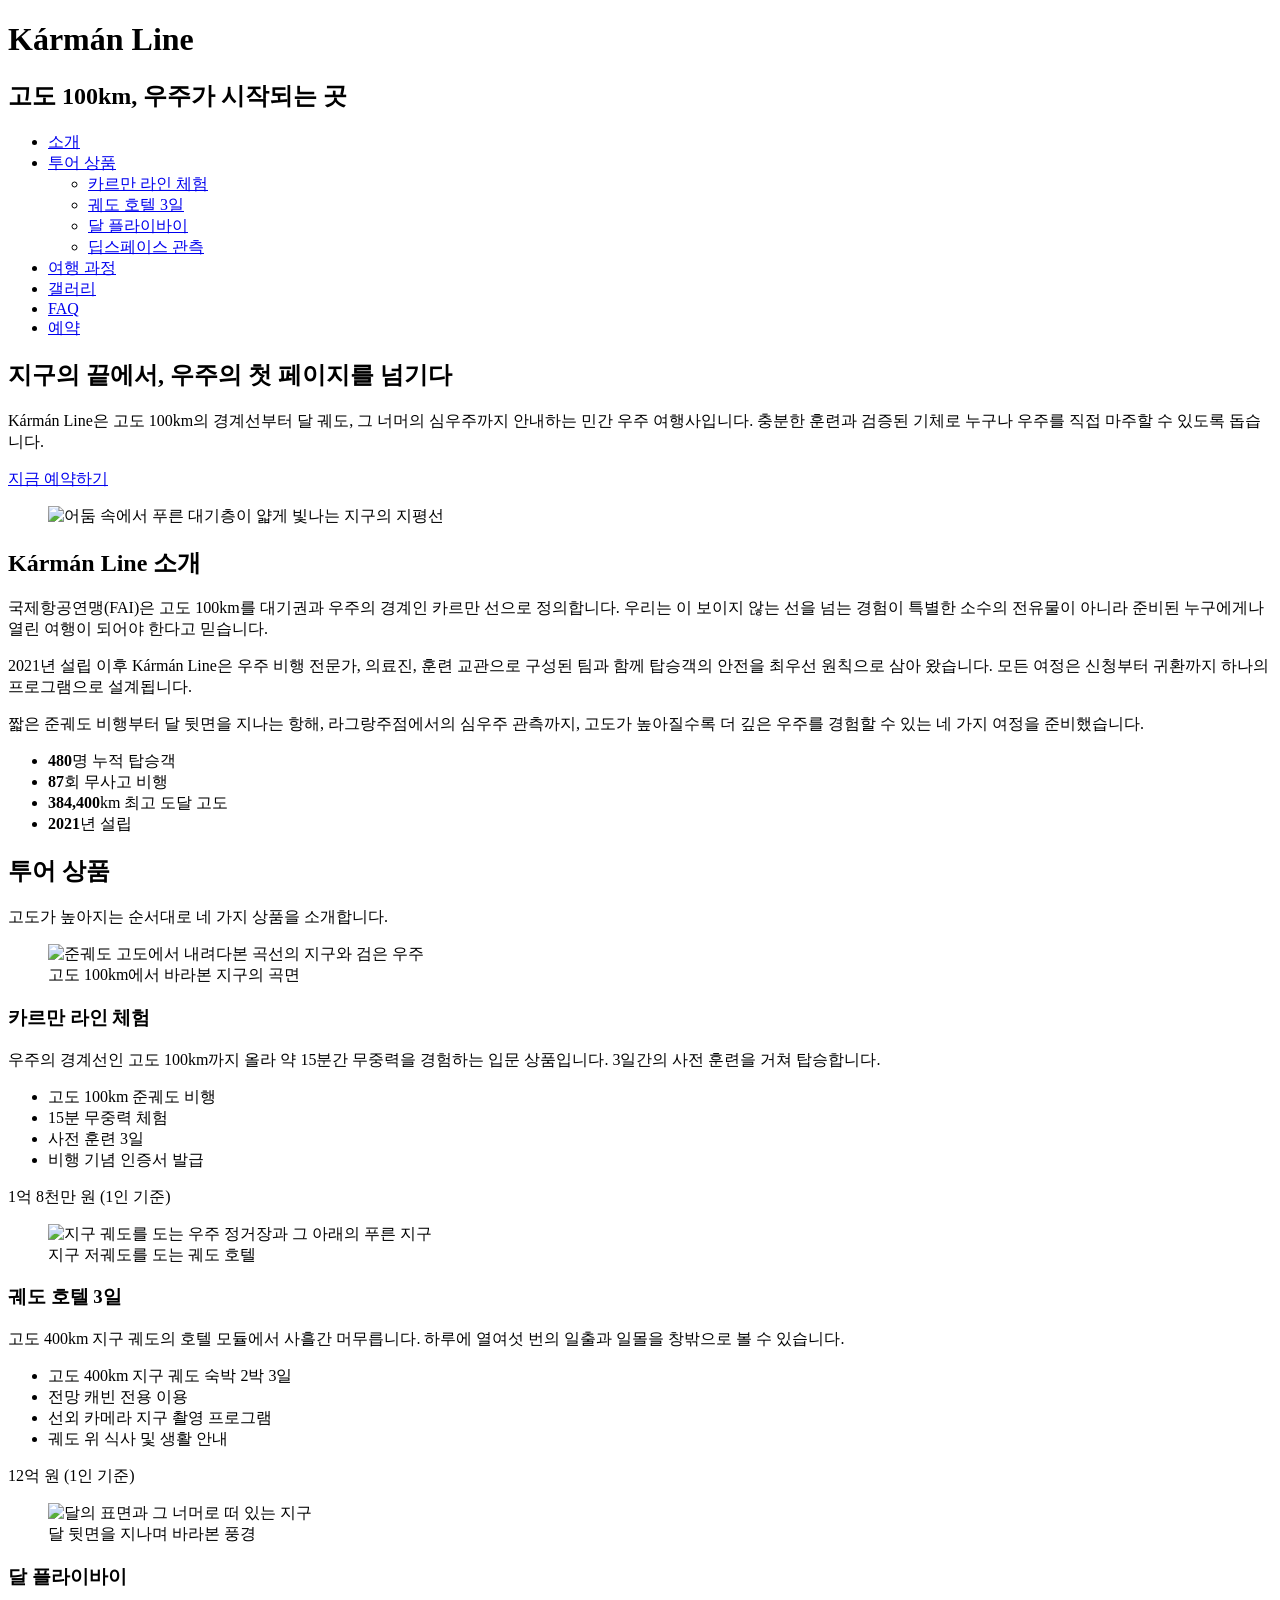
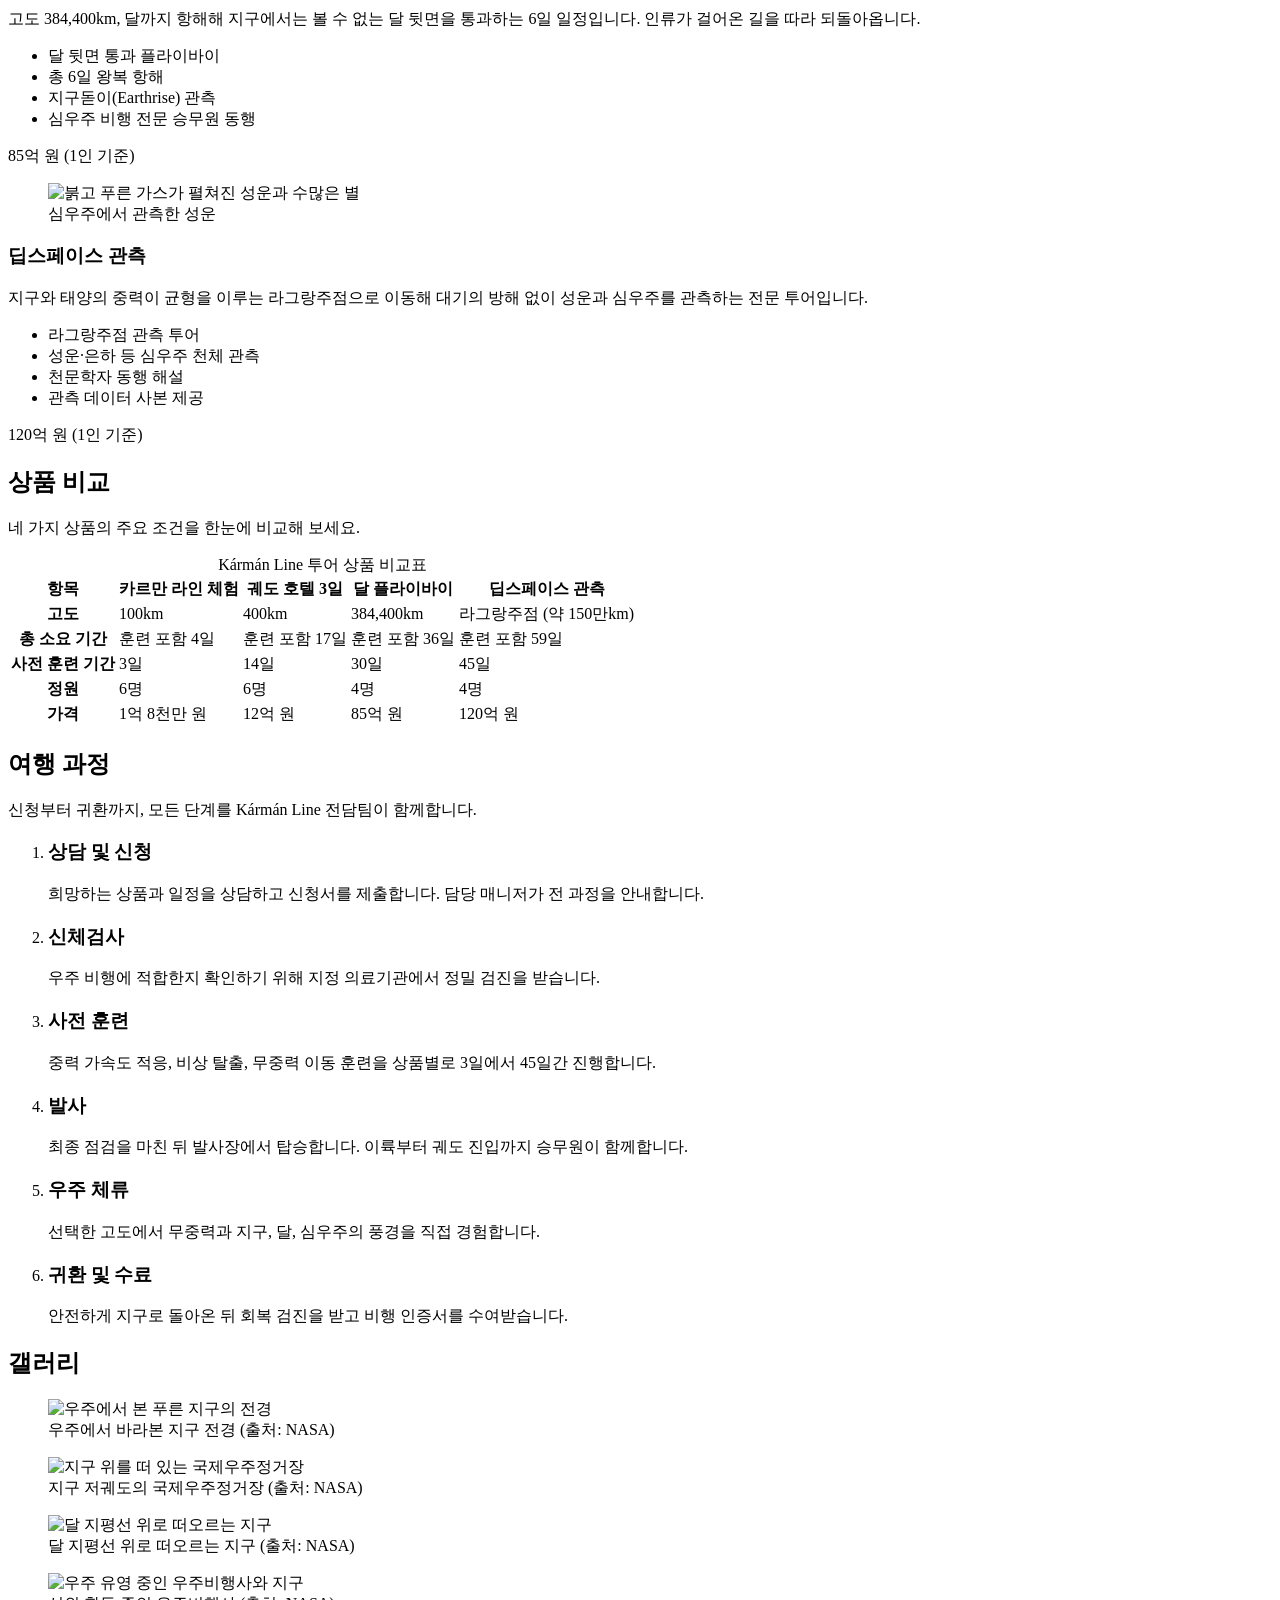
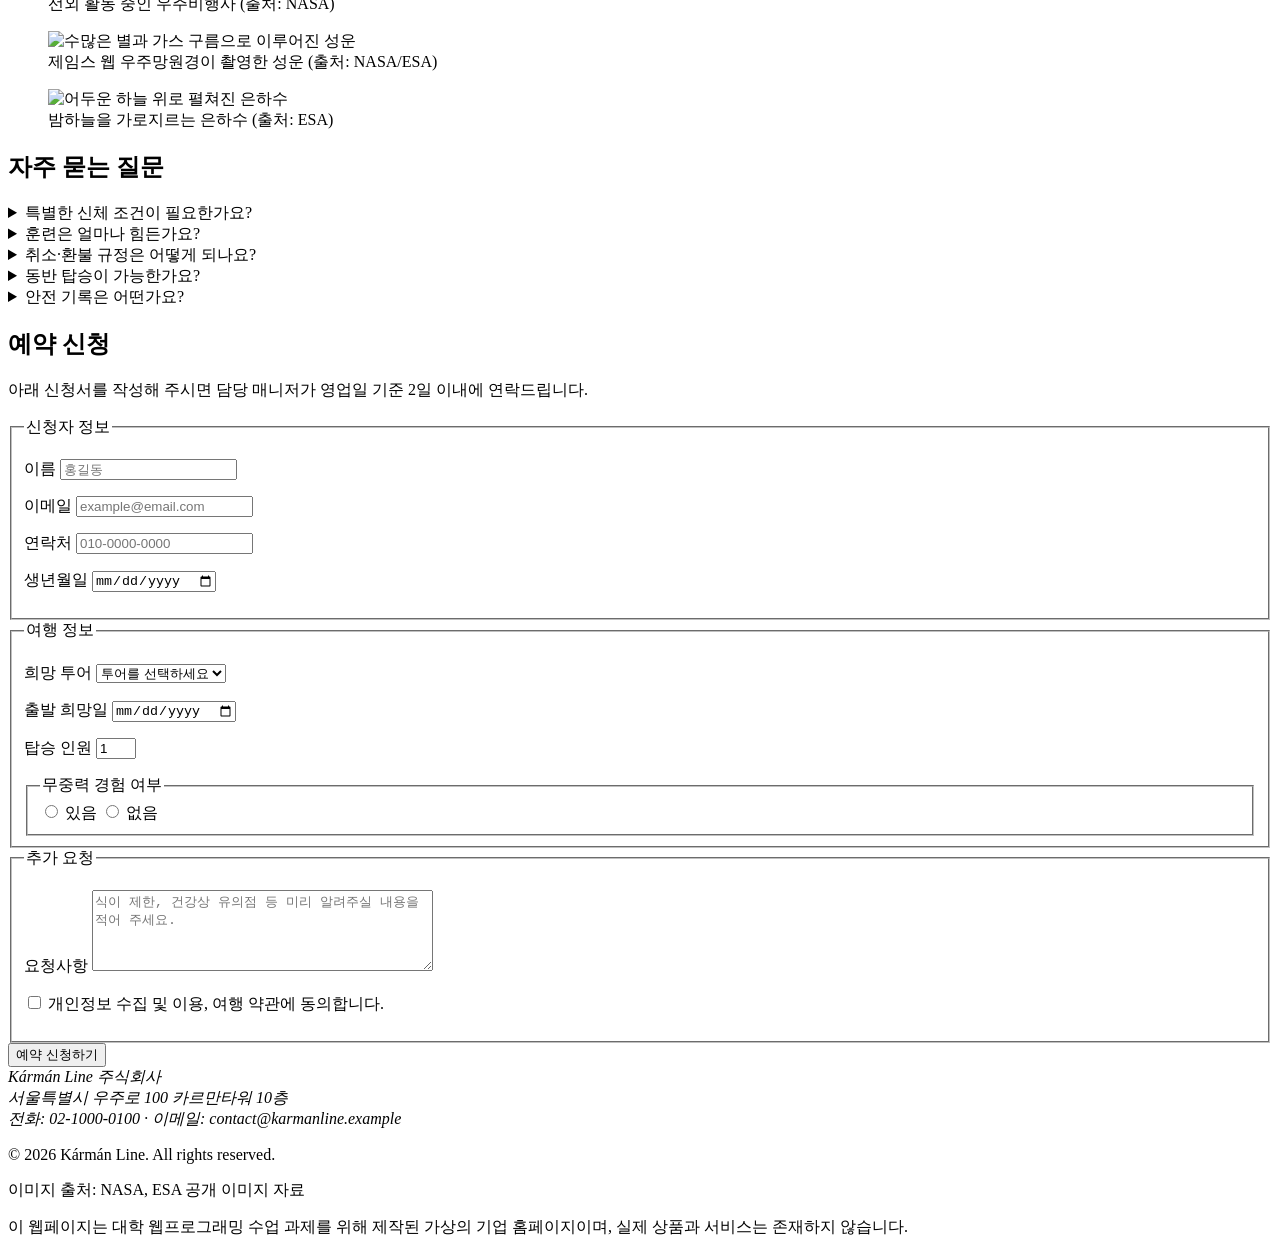
==== index.html @ f38b93c5 "Report02: 수치 정합성 및 폼 구조 수정 누적 탑승객 480명, 설립 연도 2021년으로 정정, 지구돋이 용어 수정, 무중력 경험 여부 라디오를 fieldset.radio-" ====
<!DOCTYPE html>
<html lang="ko">
<head>
  <meta charset="UTF-8">
  <meta name="viewport" content="width=device-width, initial-scale=1.0">
  <title>Kármán Line — 고도 100km, 우주가 시작되는 곳</title>
</head>
<body>
  <div id="page-wrapper">

    <!-- 헤더 -->
    <header id="main-header">
      <hgroup>
        <h1 class="master-title">Kármán Line</h1>
        <h2 class="master-description">고도 100km, 우주가 시작되는 곳</h2>
      </hgroup>
    </header>

    <!-- 내비게이션 -->
    <nav id="main-navigation">
      <ul class="outer-menu">
        <li class="outer-menu-item"><a href="#about">소개</a></li>
        <li class="outer-menu-item">
          <a href="#tours">투어 상품</a>
          <!-- 다음 과제에서 드롭다운으로 만들 하위 메뉴 -->
          <ul class="inner-menu">
            <li class="inner-menu-item"><a href="#tour-suborbital">카르만 라인 체험</a></li>
            <li class="inner-menu-item"><a href="#tour-orbital">궤도 호텔 3일</a></li>
            <li class="inner-menu-item"><a href="#tour-moon">달 플라이바이</a></li>
            <li class="inner-menu-item"><a href="#tour-deepspace">딥스페이스 관측</a></li>
          </ul>
        </li>
        <li class="outer-menu-item"><a href="#journey">여행 과정</a></li>
        <li class="outer-menu-item"><a href="#gallery">갤러리</a></li>
        <li class="outer-menu-item"><a href="#faq">FAQ</a></li>
        <li class="outer-menu-item"><a href="#booking">예약</a></li>
      </ul>
    </nav>

    <!-- 본문 -->
    <main id="content">

      <!-- 히어로 -->
      <section id="hero">
        <!-- 별·은하 그래픽이 들어갈 빈 컨테이너 -->
        <div class="hero-background"></div>
        <h2 class="hero-title">지구의 끝에서, 우주의 첫 페이지를 넘기다</h2>
        <p class="hero-text">Kármán Line은 고도 100km의 경계선부터 달 궤도, 그 너머의 심우주까지 안내하는 민간 우주 여행사입니다. 충분한 훈련과 검증된 기체로 누구나 우주를 직접 마주할 수 있도록 돕습니다.</p>
        <a class="btn-primary" href="#booking">지금 예약하기</a>
        <figure class="hero-figure">
          <img src="images/hero-earth.jpg" alt="어둠 속에서 푸른 대기층이 얇게 빛나는 지구의 지평선">
        </figure>
      </section>

      <!-- 회사 소개 -->
      <section id="about">
        <h2>Kármán Line 소개</h2>
        <p>국제항공연맹(FAI)은 고도 100km를 대기권과 우주의 경계인 카르만 선으로 정의합니다. 우리는 이 보이지 않는 선을 넘는 경험이 특별한 소수의 전유물이 아니라 준비된 누구에게나 열린 여행이 되어야 한다고 믿습니다.</p>
        <p>2021년 설립 이후 Kármán Line은 우주 비행 전문가, 의료진, 훈련 교관으로 구성된 팀과 함께 탑승객의 안전을 최우선 원칙으로 삼아 왔습니다. 모든 여정은 신청부터 귀환까지 하나의 프로그램으로 설계됩니다.</p>
        <p>짧은 준궤도 비행부터 달 뒷면을 지나는 항해, 라그랑주점에서의 심우주 관측까지, 고도가 높아질수록 더 깊은 우주를 경험할 수 있는 네 가지 여정을 준비했습니다.</p>
        <ul class="stat-list">
          <li class="stat-item">
            <strong class="stat-number">480</strong>명
            <span class="stat-label">누적 탑승객</span>
          </li>
          <li class="stat-item">
            <strong class="stat-number">87</strong>회
            <span class="stat-label">무사고 비행</span>
          </li>
          <li class="stat-item">
            <strong class="stat-number">384,400</strong>km
            <span class="stat-label">최고 도달 고도</span>
          </li>
          <li class="stat-item">
            <strong class="stat-number">2021</strong>년
            <span class="stat-label">설립</span>
          </li>
        </ul>
      </section>

      <!-- 투어 상품 -->
      <section id="tours">
        <h2>투어 상품</h2>
        <p>고도가 높아지는 순서대로 네 가지 상품을 소개합니다.</p>

        <article class="tour-card" id="tour-suborbital">
          <figure>
            <img src="images/tour-suborbital.jpg" alt="준궤도 고도에서 내려다본 곡선의 지구와 검은 우주">
            <figcaption>고도 100km에서 바라본 지구의 곡면</figcaption>
          </figure>
          <h3 class="tour-title">카르만 라인 체험</h3>
          <p class="tour-summary">우주의 경계선인 고도 100km까지 올라 약 15분간 무중력을 경험하는 입문 상품입니다. 3일간의 사전 훈련을 거쳐 탑승합니다.</p>
          <ul class="tour-feature">
            <li>고도 100km 준궤도 비행</li>
            <li>15분 무중력 체험</li>
            <li>사전 훈련 3일</li>
            <li>비행 기념 인증서 발급</li>
          </ul>
          <p class="tour-price">1억 8천만 원 (1인 기준)</p>
        </article>

        <article class="tour-card" id="tour-orbital">
          <figure>
            <img src="images/tour-orbital.jpg" alt="지구 궤도를 도는 우주 정거장과 그 아래의 푸른 지구">
            <figcaption>지구 저궤도를 도는 궤도 호텔</figcaption>
          </figure>
          <h3 class="tour-title">궤도 호텔 3일</h3>
          <p class="tour-summary">고도 400km 지구 궤도의 호텔 모듈에서 사흘간 머무릅니다. 하루에 열여섯 번의 일출과 일몰을 창밖으로 볼 수 있습니다.</p>
          <ul class="tour-feature">
            <li>고도 400km 지구 궤도 숙박 2박 3일</li>
            <li>전망 캐빈 전용 이용</li>
            <li>선외 카메라 지구 촬영 프로그램</li>
            <li>궤도 위 식사 및 생활 안내</li>
          </ul>
          <p class="tour-price">12억 원 (1인 기준)</p>
        </article>

        <article class="tour-card" id="tour-moon">
          <figure>
            <img src="images/tour-moon.jpg" alt="달의 표면과 그 너머로 떠 있는 지구">
            <figcaption>달 뒷면을 지나며 바라본 풍경</figcaption>
          </figure>
          <h3 class="tour-title">달 플라이바이</h3>
          <p class="tour-summary">고도 384,400km, 달까지 항해해 지구에서는 볼 수 없는 달 뒷면을 통과하는 6일 일정입니다. 인류가 걸어온 길을 따라 되돌아옵니다.</p>
          <ul class="tour-feature">
            <li>달 뒷면 통과 플라이바이</li>
            <li>총 6일 왕복 항해</li>
            <li>지구돋이(Earthrise) 관측</li>
            <li>심우주 비행 전문 승무원 동행</li>
          </ul>
          <p class="tour-price">85억 원 (1인 기준)</p>
        </article>

        <article class="tour-card" id="tour-deepspace">
          <figure>
            <img src="images/tour-deepspace.jpg" alt="붉고 푸른 가스가 펼쳐진 성운과 수많은 별">
            <figcaption>심우주에서 관측한 성운</figcaption>
          </figure>
          <h3 class="tour-title">딥스페이스 관측</h3>
          <p class="tour-summary">지구와 태양의 중력이 균형을 이루는 라그랑주점으로 이동해 대기의 방해 없이 성운과 심우주를 관측하는 전문 투어입니다.</p>
          <ul class="tour-feature">
            <li>라그랑주점 관측 투어</li>
            <li>성운·은하 등 심우주 천체 관측</li>
            <li>천문학자 동행 해설</li>
            <li>관측 데이터 사본 제공</li>
          </ul>
          <p class="tour-price">120억 원 (1인 기준)</p>
        </article>
      </section>

      <!-- 상품 비교 -->
      <section id="compare">
        <h2>상품 비교</h2>
        <p>네 가지 상품의 주요 조건을 한눈에 비교해 보세요.</p>
        <table class="compare-table">
          <caption>Kármán Line 투어 상품 비교표</caption>
          <thead>
            <tr>
              <th scope="col">항목</th>
              <th scope="col">카르만 라인 체험</th>
              <th scope="col">궤도 호텔 3일</th>
              <th scope="col">달 플라이바이</th>
              <th scope="col">딥스페이스 관측</th>
            </tr>
          </thead>
          <tbody>
            <tr>
              <th scope="row">고도</th>
              <td>100km</td>
              <td>400km</td>
              <td>384,400km</td>
              <td>라그랑주점 (약 150만km)</td>
            </tr>
            <tr>
              <th scope="row">총 소요 기간</th>
              <td>훈련 포함 4일</td>
              <td>훈련 포함 17일</td>
              <td>훈련 포함 36일</td>
              <td>훈련 포함 59일</td>
            </tr>
            <tr>
              <th scope="row">사전 훈련 기간</th>
              <td>3일</td>
              <td>14일</td>
              <td>30일</td>
              <td>45일</td>
            </tr>
            <tr>
              <th scope="row">정원</th>
              <td>6명</td>
              <td>6명</td>
              <td>4명</td>
              <td>4명</td>
            </tr>
            <tr>
              <th scope="row">가격</th>
              <td>1억 8천만 원</td>
              <td>12억 원</td>
              <td>85억 원</td>
              <td>120억 원</td>
            </tr>
          </tbody>
        </table>
      </section>

      <!-- 여행 과정 -->
      <section id="journey">
        <h2>여행 과정</h2>
        <p>신청부터 귀환까지, 모든 단계를 Kármán Line 전담팀이 함께합니다.</p>
        <ol class="journey-step">
          <li>
            <h3>상담 및 신청</h3>
            <p>희망하는 상품과 일정을 상담하고 신청서를 제출합니다. 담당 매니저가 전 과정을 안내합니다.</p>
          </li>
          <li>
            <h3>신체검사</h3>
            <p>우주 비행에 적합한지 확인하기 위해 지정 의료기관에서 정밀 검진을 받습니다.</p>
          </li>
          <li>
            <h3>사전 훈련</h3>
            <p>중력 가속도 적응, 비상 탈출, 무중력 이동 훈련을 상품별로 3일에서 45일간 진행합니다.</p>
          </li>
          <li>
            <h3>발사</h3>
            <p>최종 점검을 마친 뒤 발사장에서 탑승합니다. 이륙부터 궤도 진입까지 승무원이 함께합니다.</p>
          </li>
          <li>
            <h3>우주 체류</h3>
            <p>선택한 고도에서 무중력과 지구, 달, 심우주의 풍경을 직접 경험합니다.</p>
          </li>
          <li>
            <h3>귀환 및 수료</h3>
            <p>안전하게 지구로 돌아온 뒤 회복 검진을 받고 비행 인증서를 수여받습니다.</p>
          </li>
        </ol>
      </section>

      <!-- 갤러리 -->
      <section id="gallery">
        <h2>갤러리</h2>
        <figure class="gallery-item">
          <img src="images/gallery-01.jpg" alt="우주에서 본 푸른 지구의 전경">
          <figcaption>우주에서 바라본 지구 전경 (출처: NASA)</figcaption>
        </figure>
        <figure class="gallery-item">
          <img src="images/gallery-02.jpg" alt="지구 위를 떠 있는 국제우주정거장">
          <figcaption>지구 저궤도의 국제우주정거장 (출처: NASA)</figcaption>
        </figure>
        <figure class="gallery-item">
          <img src="images/gallery-03.jpg" alt="달 지평선 위로 떠오르는 지구">
          <figcaption>달 지평선 위로 떠오르는 지구 (출처: NASA)</figcaption>
        </figure>
        <figure class="gallery-item">
          <img src="images/gallery-04.jpg" alt="우주 유영 중인 우주비행사와 지구">
          <figcaption>선외 활동 중인 우주비행사 (출처: NASA)</figcaption>
        </figure>
        <figure class="gallery-item">
          <img src="images/gallery-05.jpg" alt="수많은 별과 가스 구름으로 이루어진 성운">
          <figcaption>제임스 웹 우주망원경이 촬영한 성운 (출처: NASA/ESA)</figcaption>
        </figure>
        <figure class="gallery-item">
          <img src="images/gallery-06.jpg" alt="어두운 하늘 위로 펼쳐진 은하수">
          <figcaption>밤하늘을 가로지르는 은하수 (출처: ESA)</figcaption>
        </figure>
      </section>

      <!-- 자주 묻는 질문 -->
      <section id="faq">
        <h2>자주 묻는 질문</h2>
        <details class="faq-item">
          <summary>특별한 신체 조건이 필요한가요?</summary>
          <p>운동선수 수준의 체력은 필요하지 않습니다. 다만 심혈관, 평형 기능, 시력 등을 확인하는 신체검사를 통과해야 하며, 상품에 따라 기준이 다릅니다.</p>
        </details>
        <details class="faq-item">
          <summary>훈련은 얼마나 힘든가요?</summary>
          <p>가속도 적응과 비상 절차 숙지가 중심이며, 하루 6~8시간 진행됩니다. 강도는 높지만 단계적으로 구성되어 있어 일반 성인이 충분히 따라올 수 있습니다.</p>
        </details>
        <details class="faq-item">
          <summary>취소·환불 규정은 어떻게 되나요?</summary>
          <p>출발 90일 전까지는 전액 환불되며, 이후에는 시점에 따라 30%에서 70%까지 위약금이 발생합니다. 기상 및 기체 사유로 인한 연기는 위약금 없이 일정을 변경할 수 있습니다.</p>
        </details>
        <details class="faq-item">
          <summary>동반 탑승이 가능한가요?</summary>
          <p>가족이나 지인과 함께 신청할 수 있으며, 상품별 정원 안에서 같은 편으로 배정됩니다. 단, 탑승자는 모두 개별 신체검사와 훈련을 받아야 합니다.</p>
        </details>
        <details class="faq-item">
          <summary>안전 기록은 어떤가요?</summary>
          <p>설립 이후 87회의 비행을 무사고로 마쳤습니다. 모든 기체는 비행 전 3단계 점검을 거치며, 비상 상황에 대비한 탈출 시스템을 갖추고 있습니다.</p>
        </details>
      </section>

      <!-- 예약 -->
      <section id="booking">
        <h2>예약 신청</h2>
        <p>아래 신청서를 작성해 주시면 담당 매니저가 영업일 기준 2일 이내에 연락드립니다.</p>
        <form class="booking-form" action="#">

          <fieldset>
            <legend>신청자 정보</legend>
            <p>
              <label for="applicant-name">이름</label>
              <input type="text" id="applicant-name" name="applicant-name" placeholder="홍길동" required>
            </p>
            <p>
              <label for="applicant-email">이메일</label>
              <input type="email" id="applicant-email" name="applicant-email" placeholder="example@email.com" required>
            </p>
            <p>
              <label for="applicant-phone">연락처</label>
              <input type="tel" id="applicant-phone" name="applicant-phone" placeholder="010-0000-0000" required>
            </p>
            <p>
              <label for="applicant-birth">생년월일</label>
              <input type="date" id="applicant-birth" name="applicant-birth" required>
            </p>
          </fieldset>

          <fieldset>
            <legend>여행 정보</legend>
            <p>
              <label for="tour-select">희망 투어</label>
              <select id="tour-select" name="tour-select" required>
                <option value="">투어를 선택하세요</option>
                <option value="suborbital">카르만 라인 체험</option>
                <option value="orbital">궤도 호텔 3일</option>
                <option value="moon">달 플라이바이</option>
                <option value="deepspace">딥스페이스 관측</option>
              </select>
            </p>
            <p>
              <label for="departure-date">출발 희망일</label>
              <input type="date" id="departure-date" name="departure-date" required>
            </p>
            <p>
              <label for="passenger-count">탑승 인원</label>
              <input type="number" id="passenger-count" name="passenger-count" min="1" max="6" value="1" placeholder="1" required>
            </p>
            <fieldset class="radio-group">
              <legend>무중력 경험 여부</legend>
              <input type="radio" id="zerog-yes" name="zerog-experience" value="yes" required>
              <label for="zerog-yes">있음</label>
              <input type="radio" id="zerog-no" name="zerog-experience" value="no">
              <label for="zerog-no">없음</label>
            </fieldset>
          </fieldset>

          <fieldset>
            <legend>추가 요청</legend>
            <p>
              <label for="request-message">요청사항</label>
              <textarea id="request-message" name="request-message" rows="5" cols="40" placeholder="식이 제한, 건강상 유의점 등 미리 알려주실 내용을 적어 주세요."></textarea>
            </p>
            <p>
              <input type="checkbox" id="agree-terms" name="agree-terms" required>
              <label for="agree-terms">개인정보 수집 및 이용, 여행 약관에 동의합니다.</label>
            </p>
          </fieldset>

          <button type="submit">예약 신청하기</button>
        </form>
      </section>

    </main>

    <!-- 푸터 -->
    <footer id="main-footer">
      <address>
        Kármán Line 주식회사<br>
        서울특별시 우주로 100 카르만타워 10층<br>
        전화: 02-1000-0100 · 이메일: contact@karmanline.example
      </address>
      <p>&copy; 2026 Kármán Line. All rights reserved.</p>
      <p>이미지 출처: NASA, ESA 공개 이미지 자료</p>
      <p>이 웹페이지는 대학 웹프로그래밍 수업 과제를 위해 제작된 가상의 기업 홈페이지이며, 실제 상품과 서비스는 존재하지 않습니다.</p>
    </footer>

  </div>
</body>
</html>
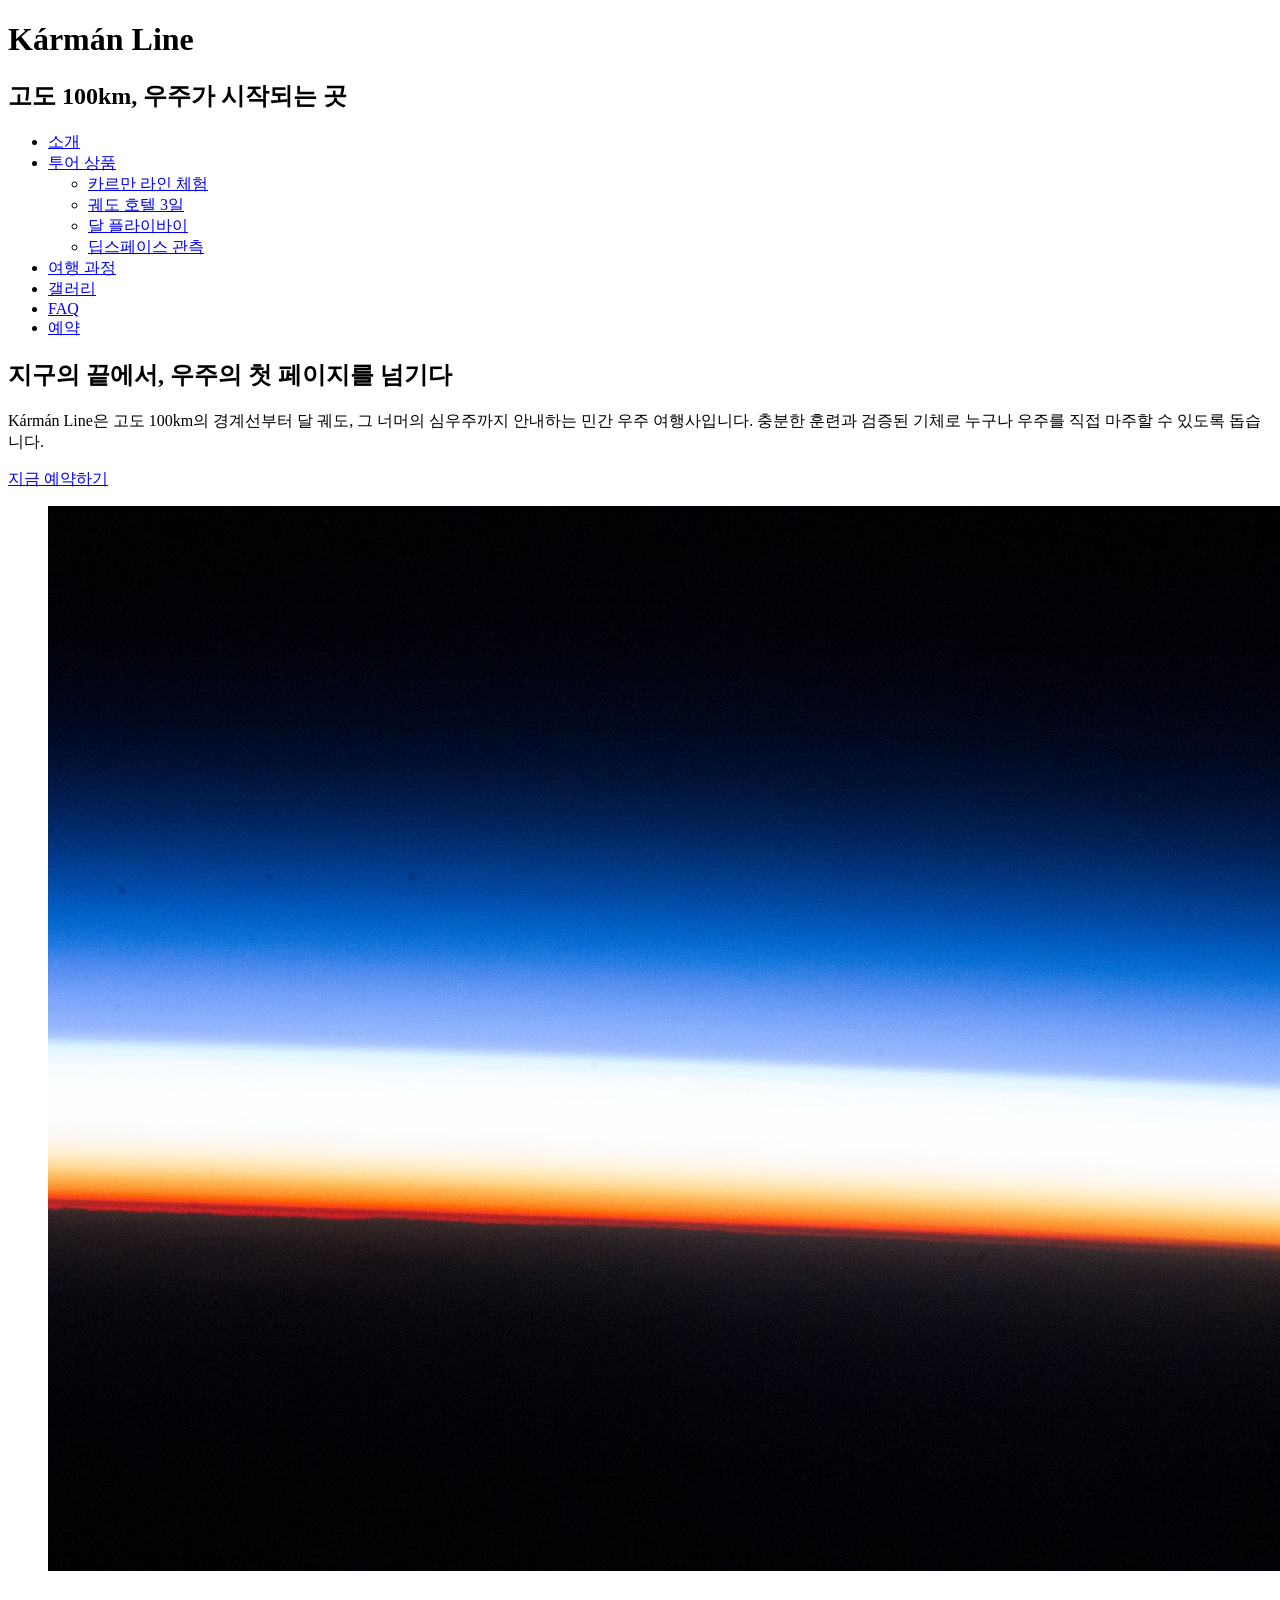
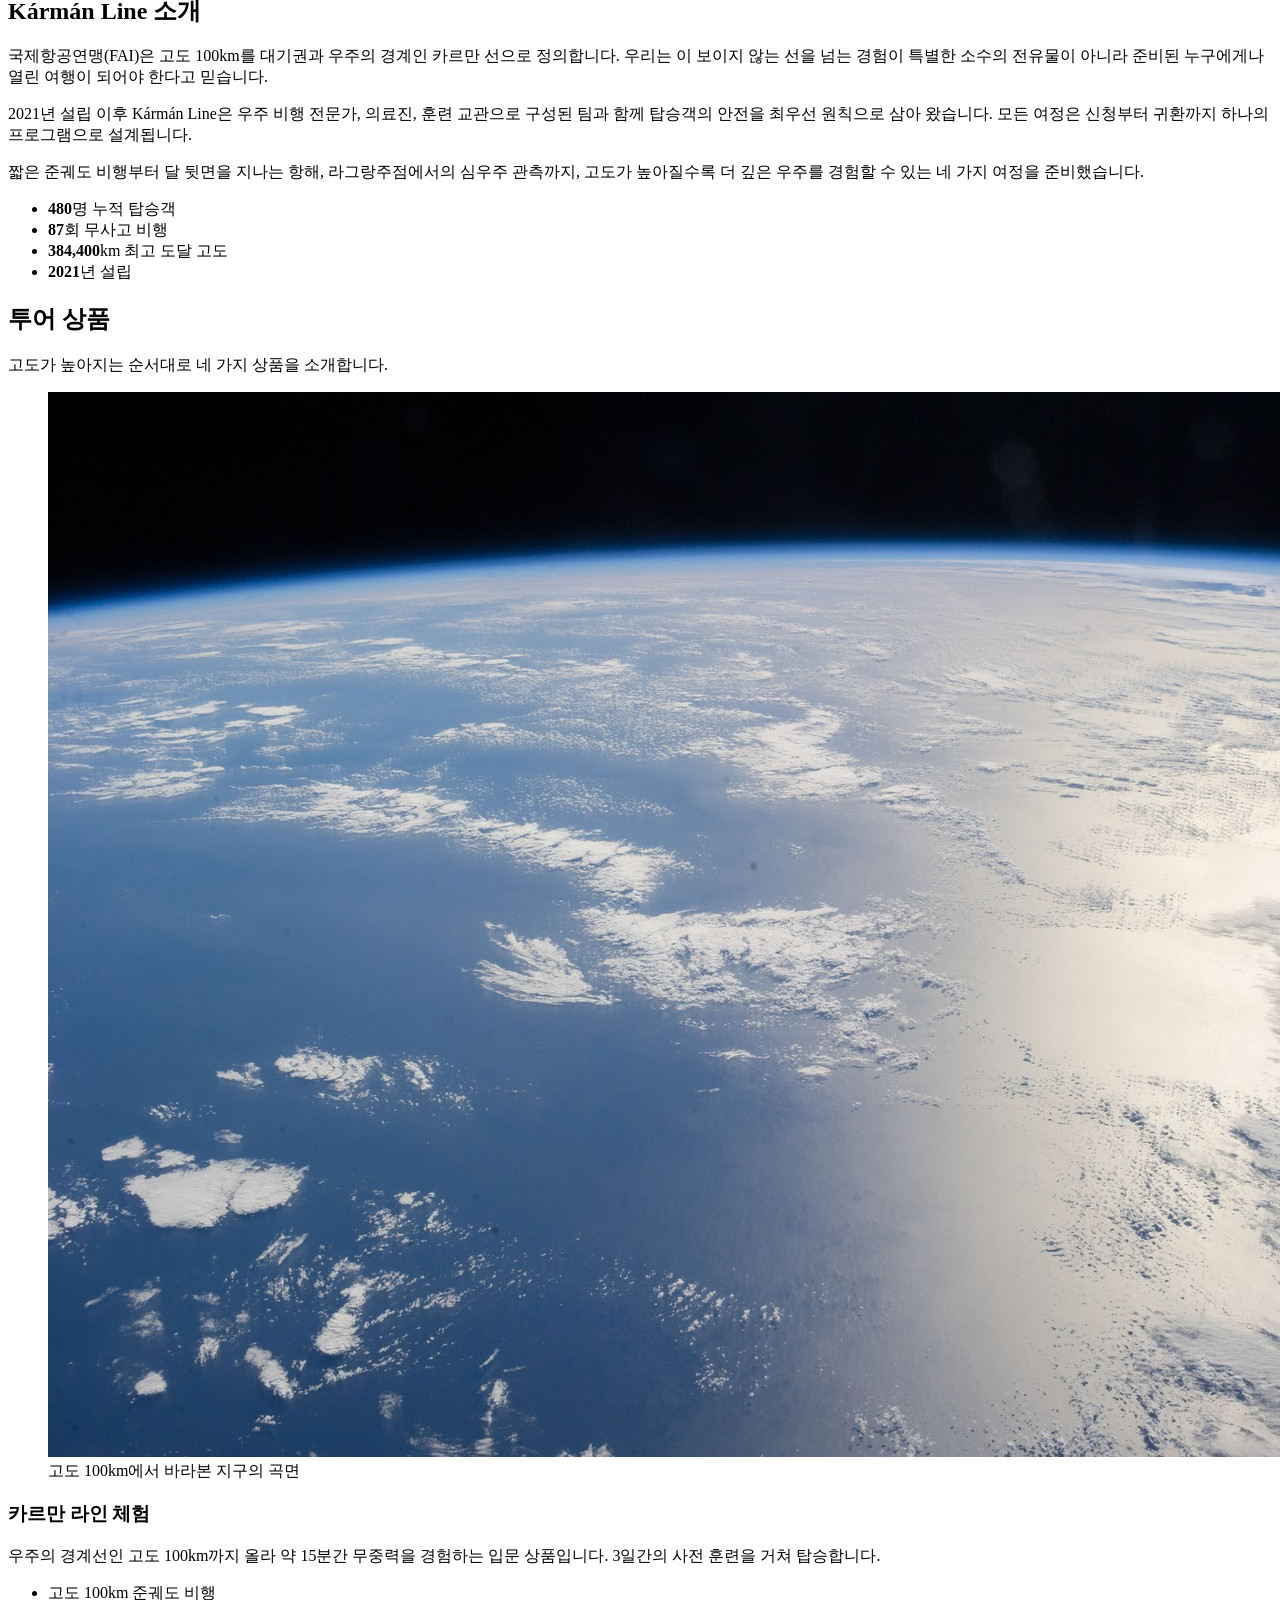
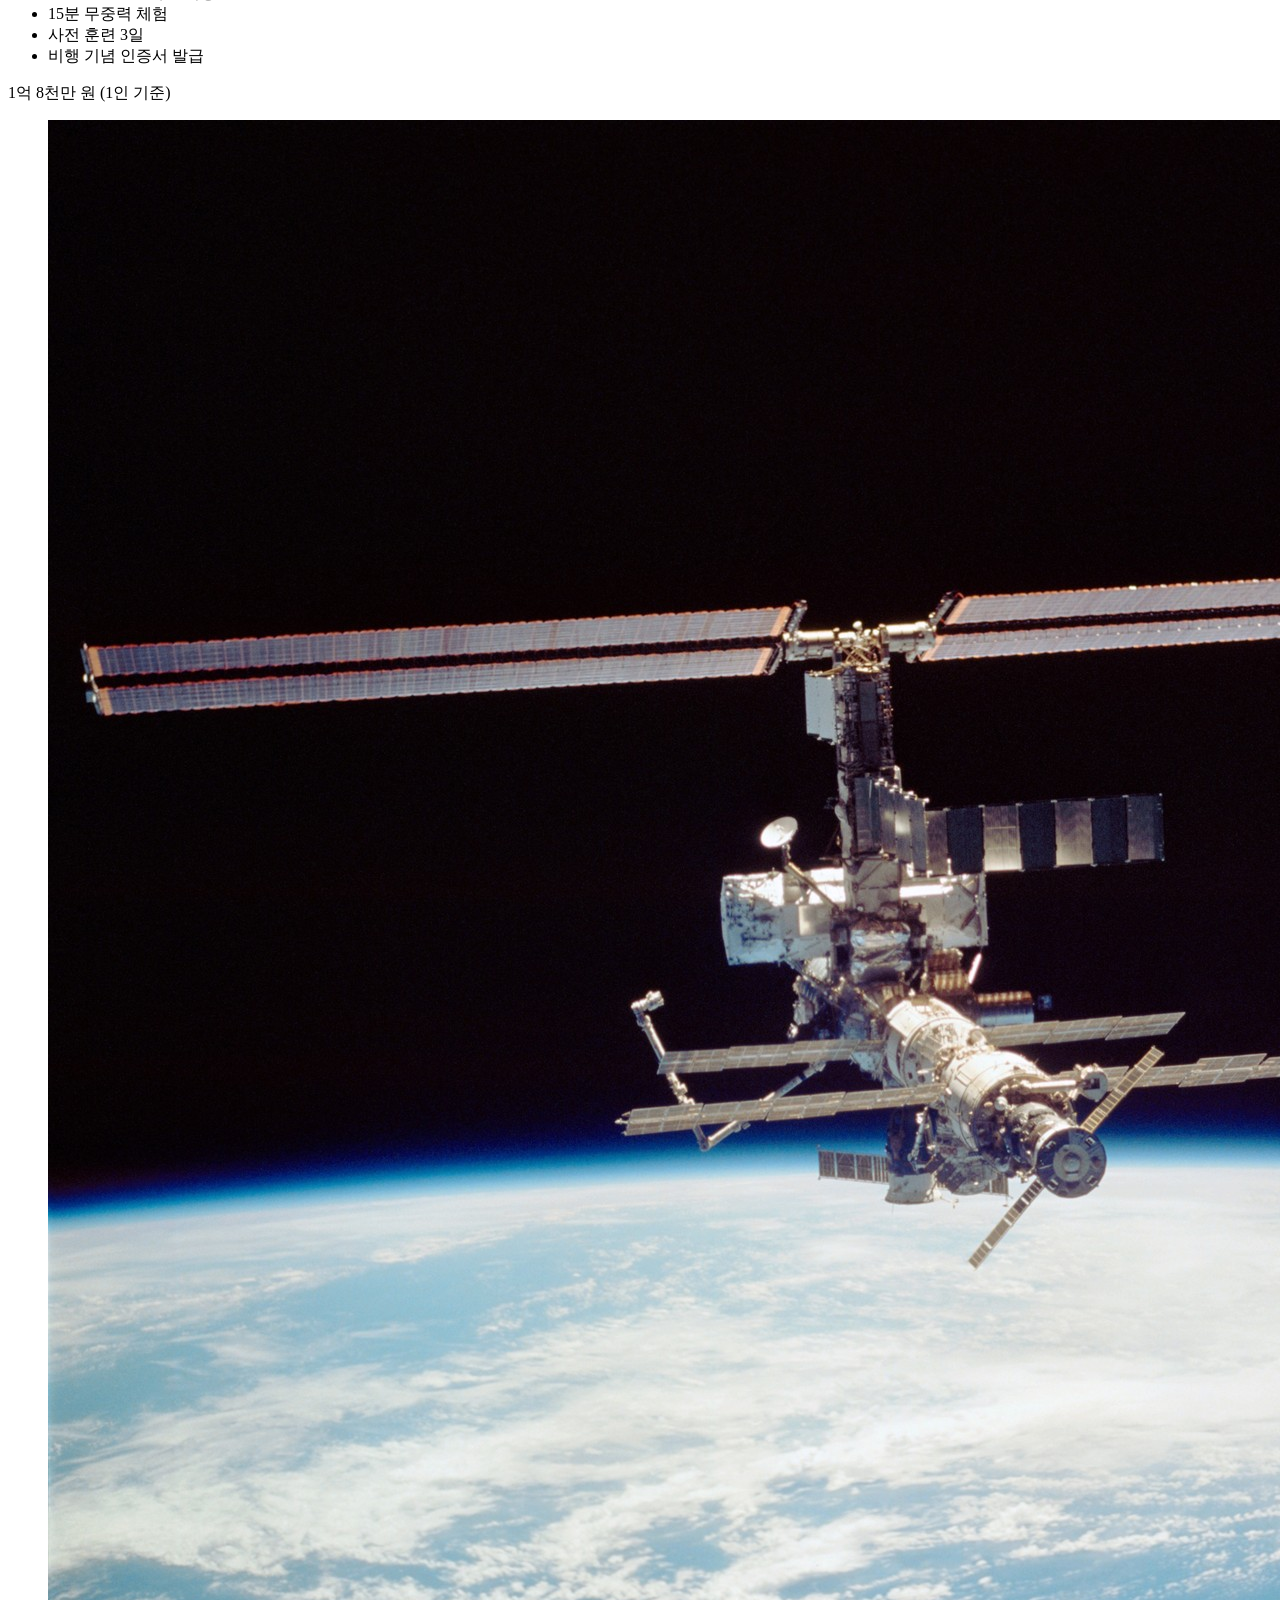
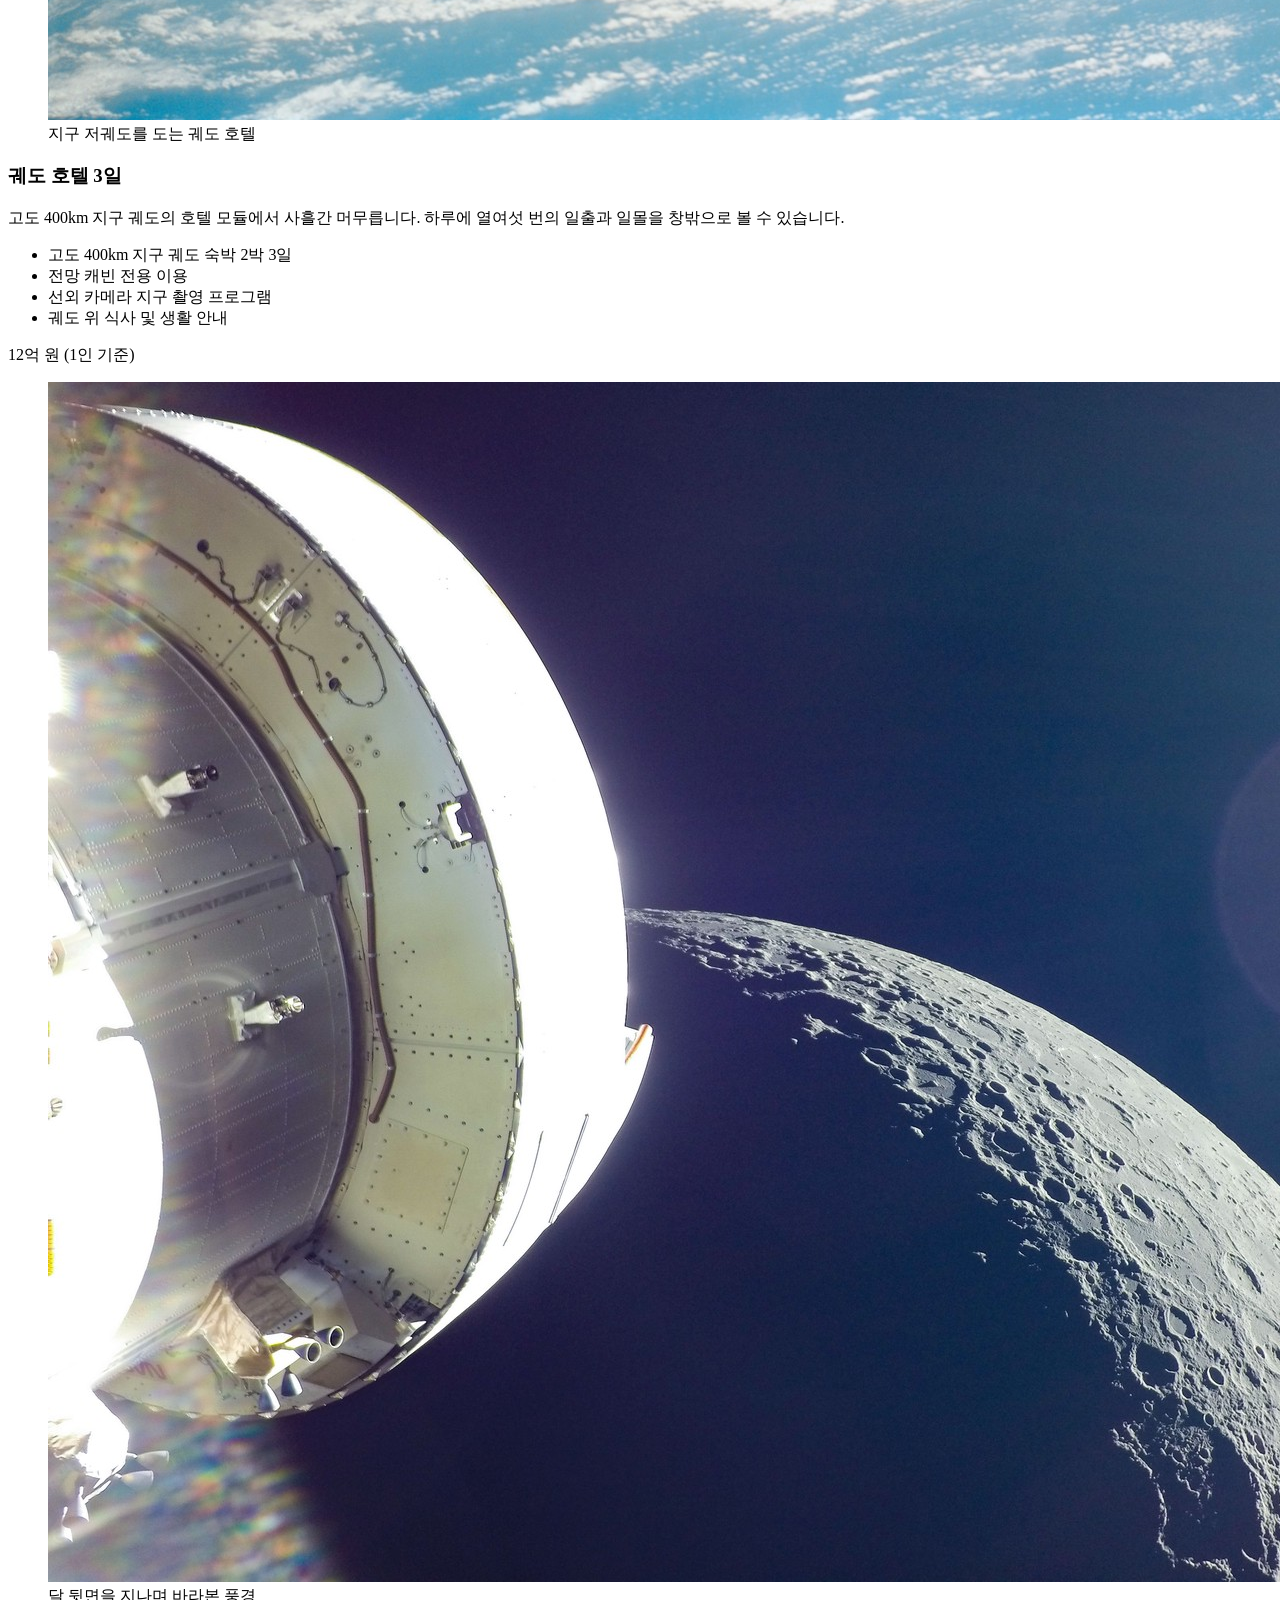
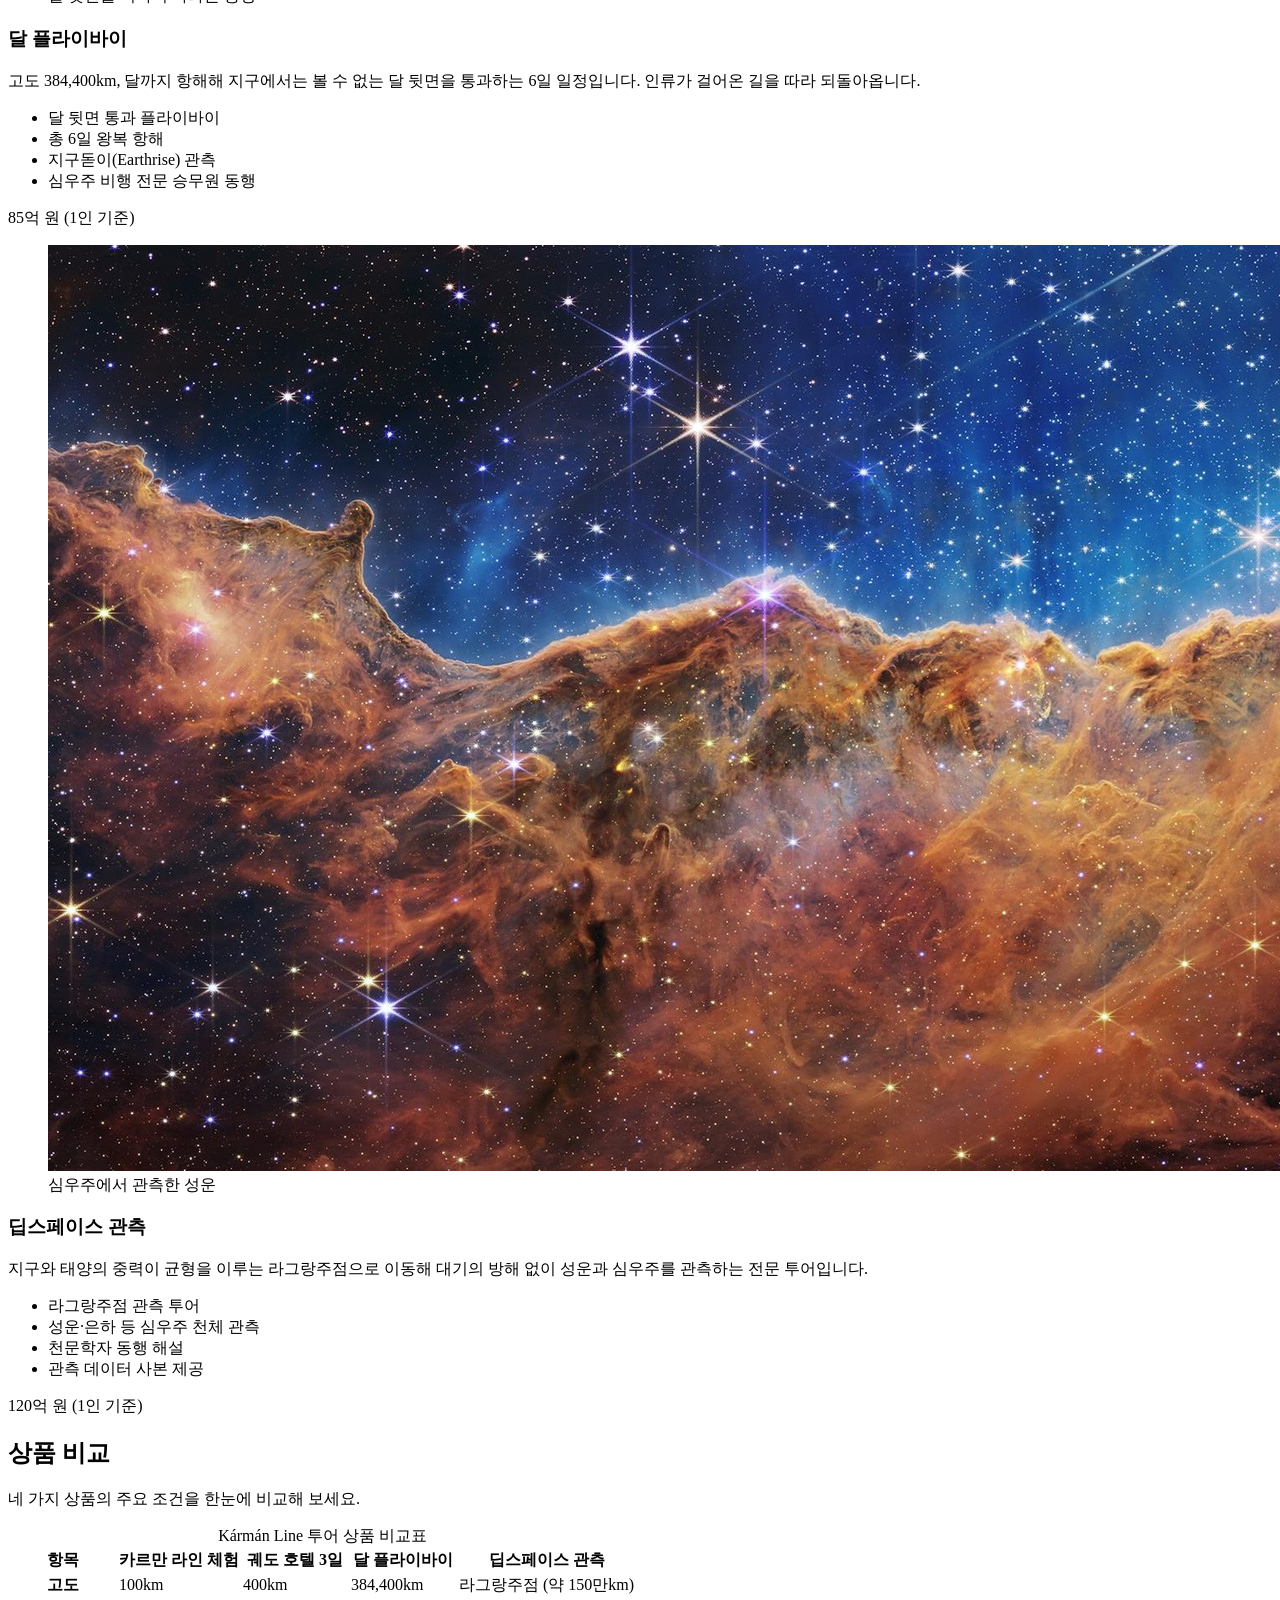
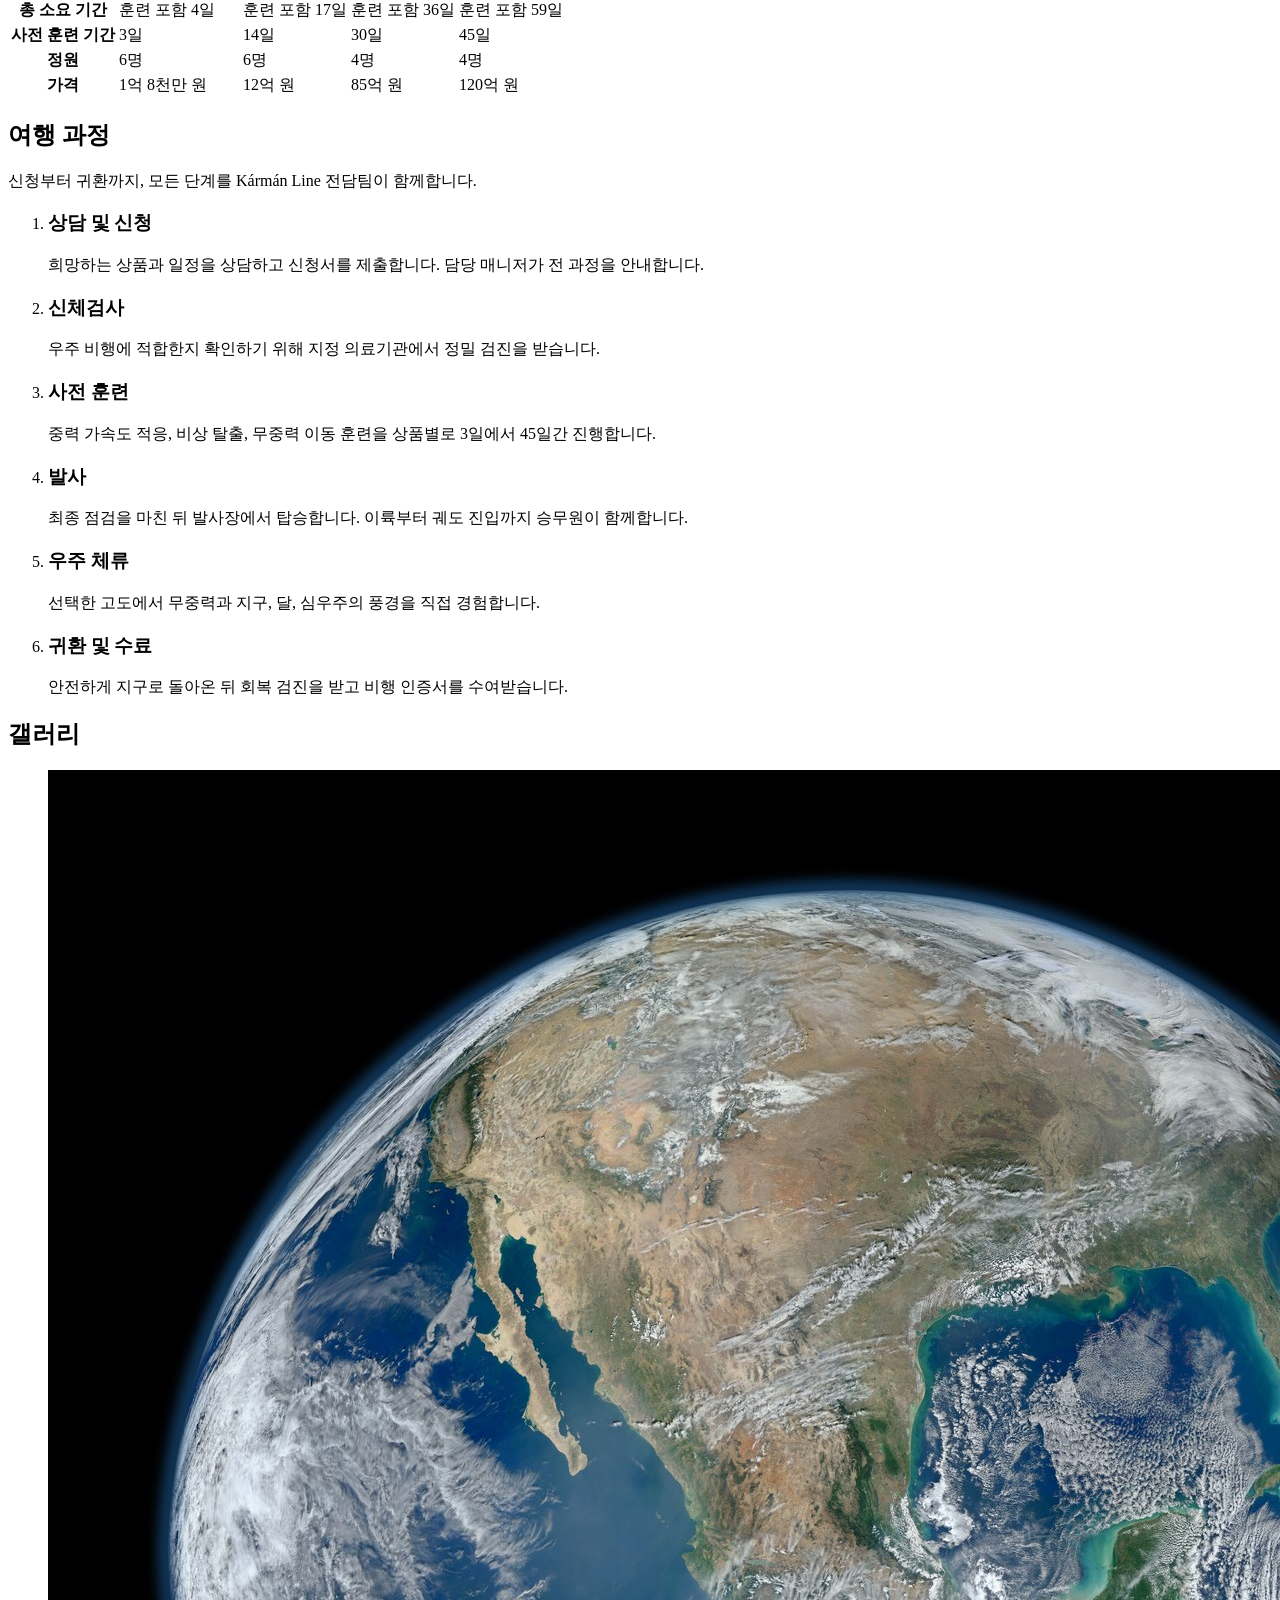
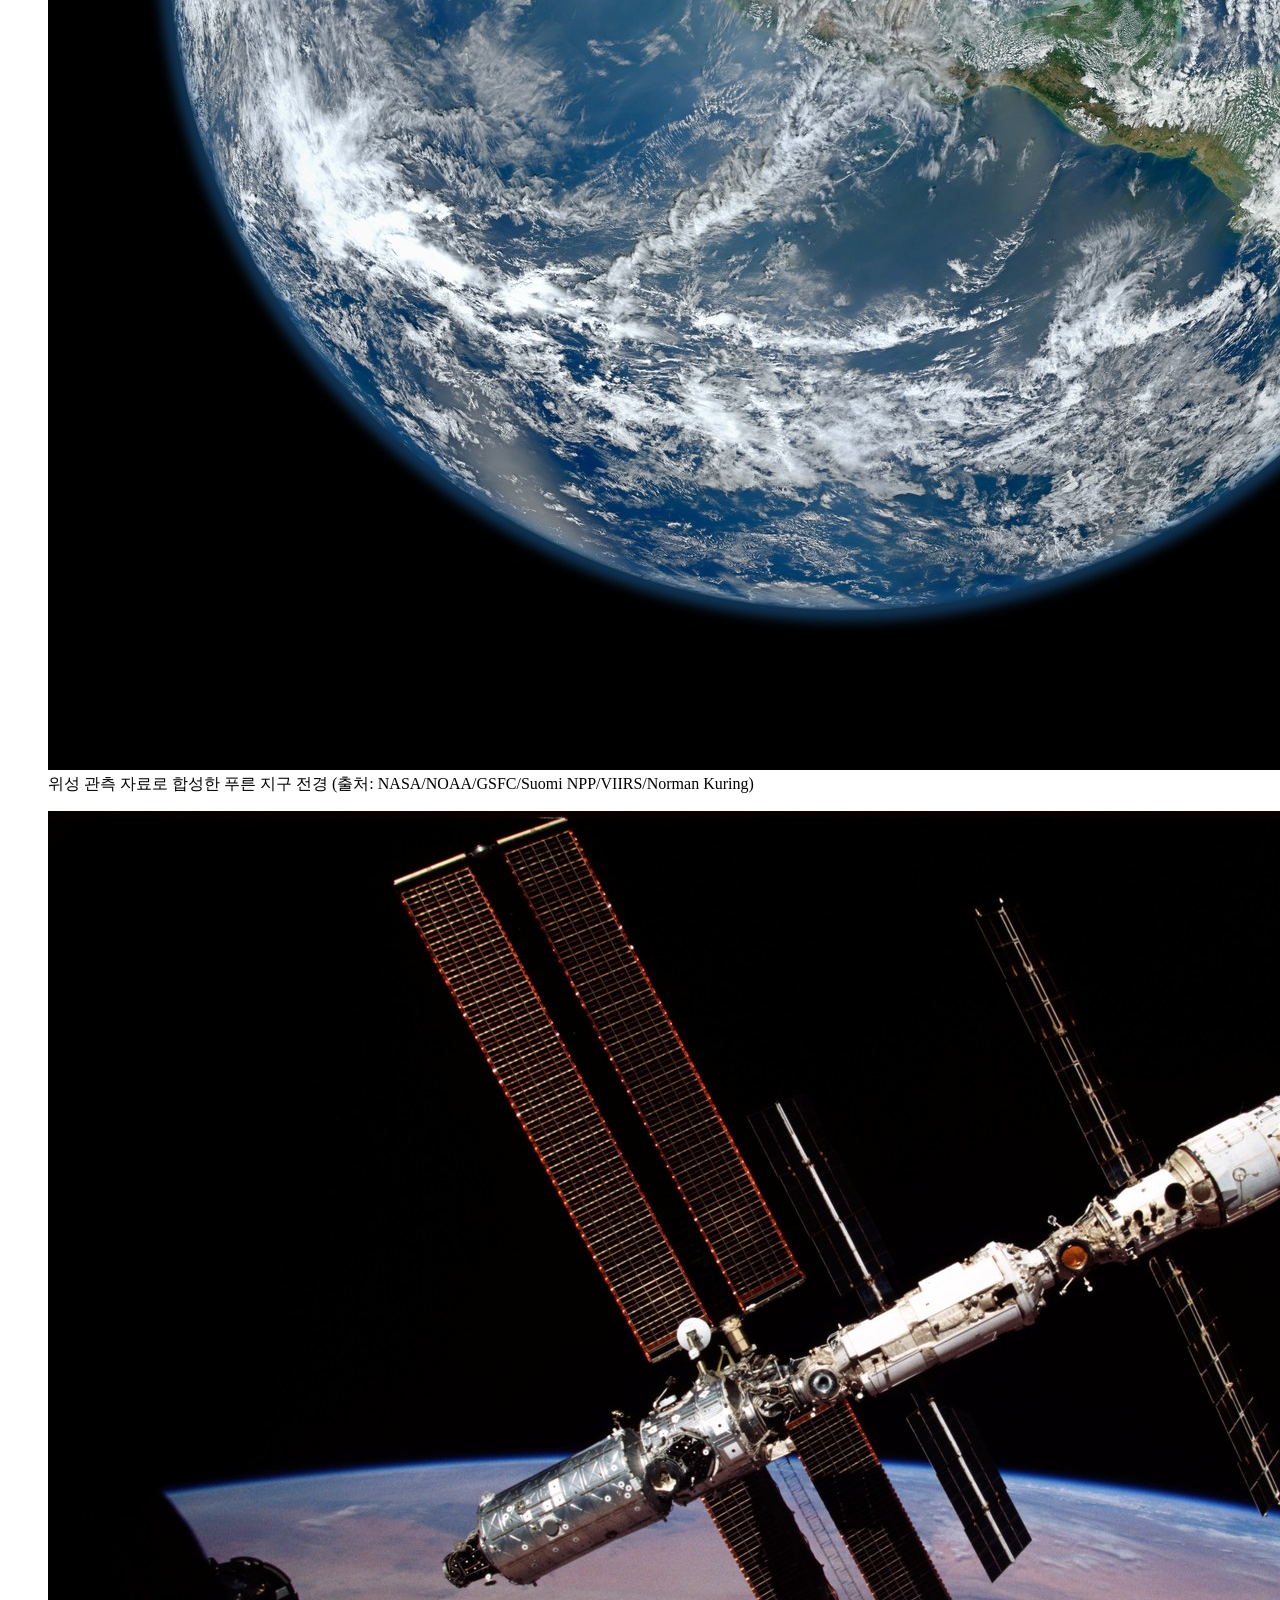
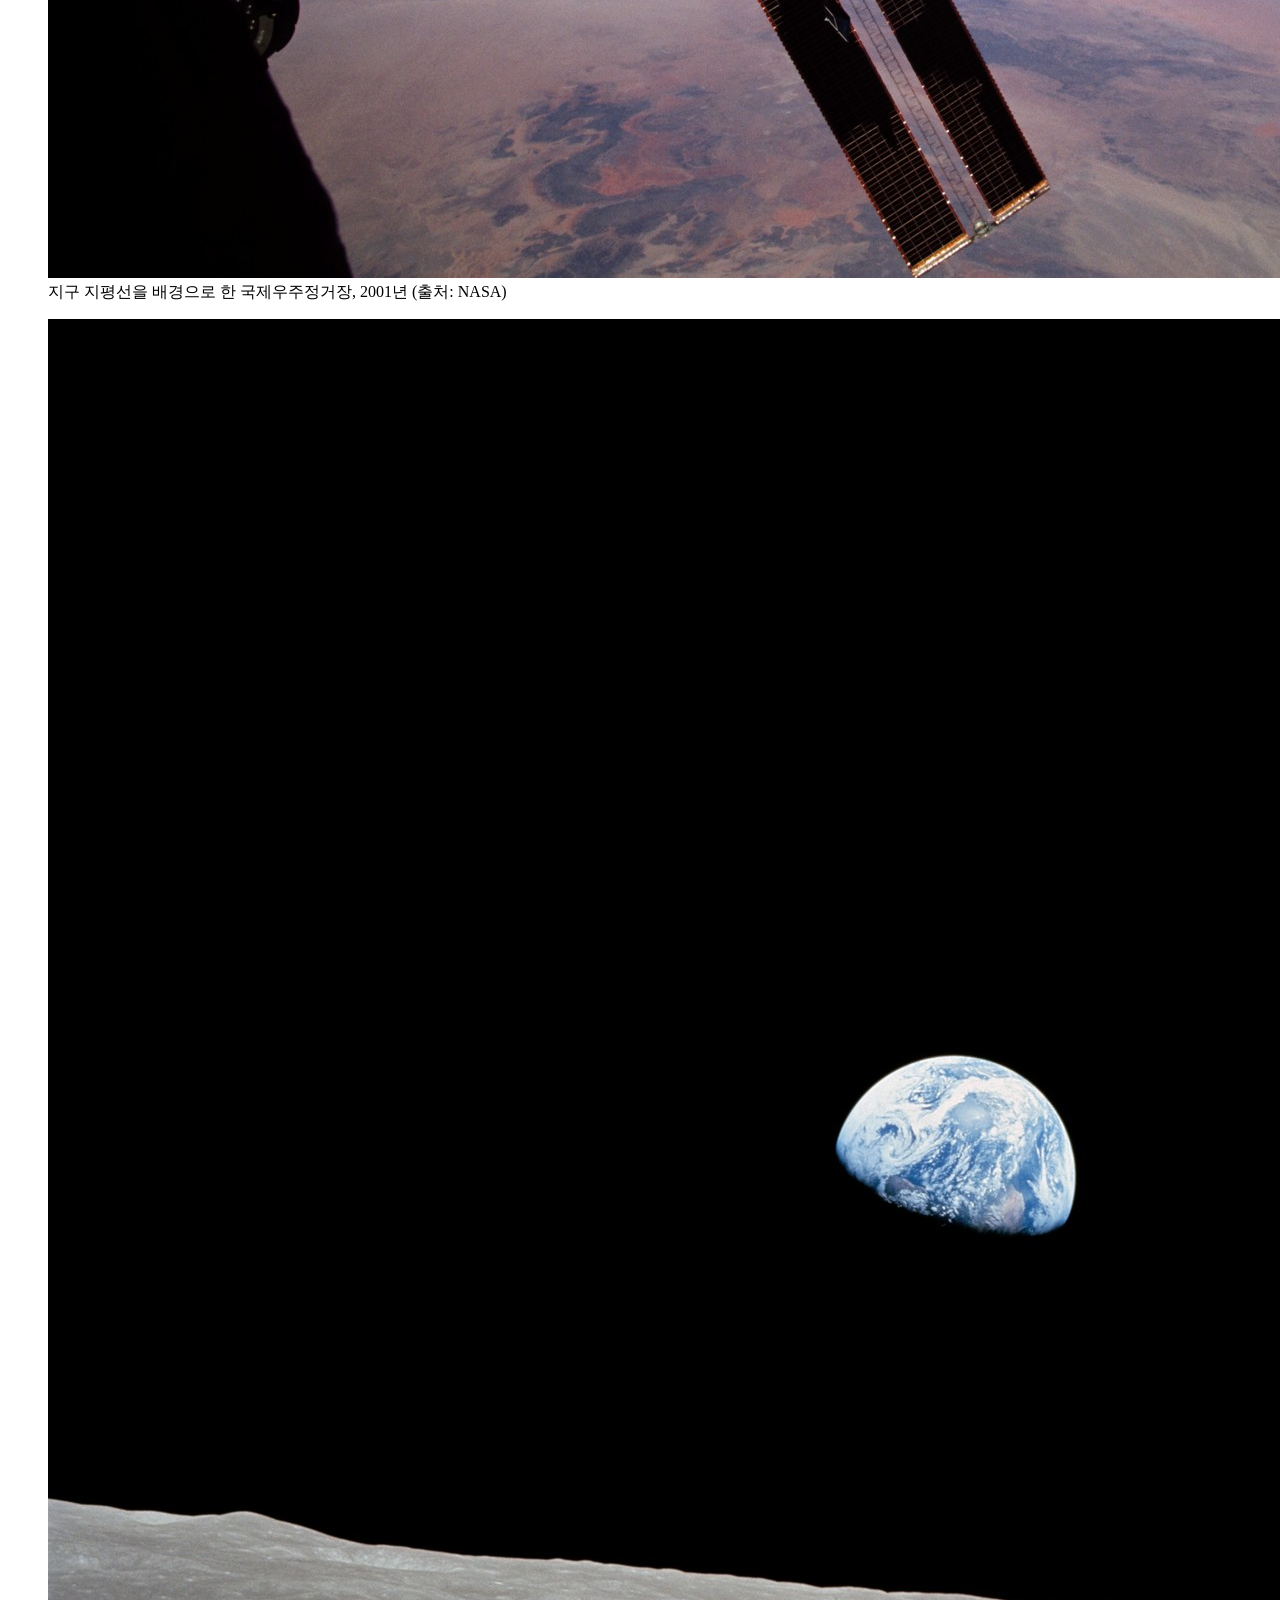
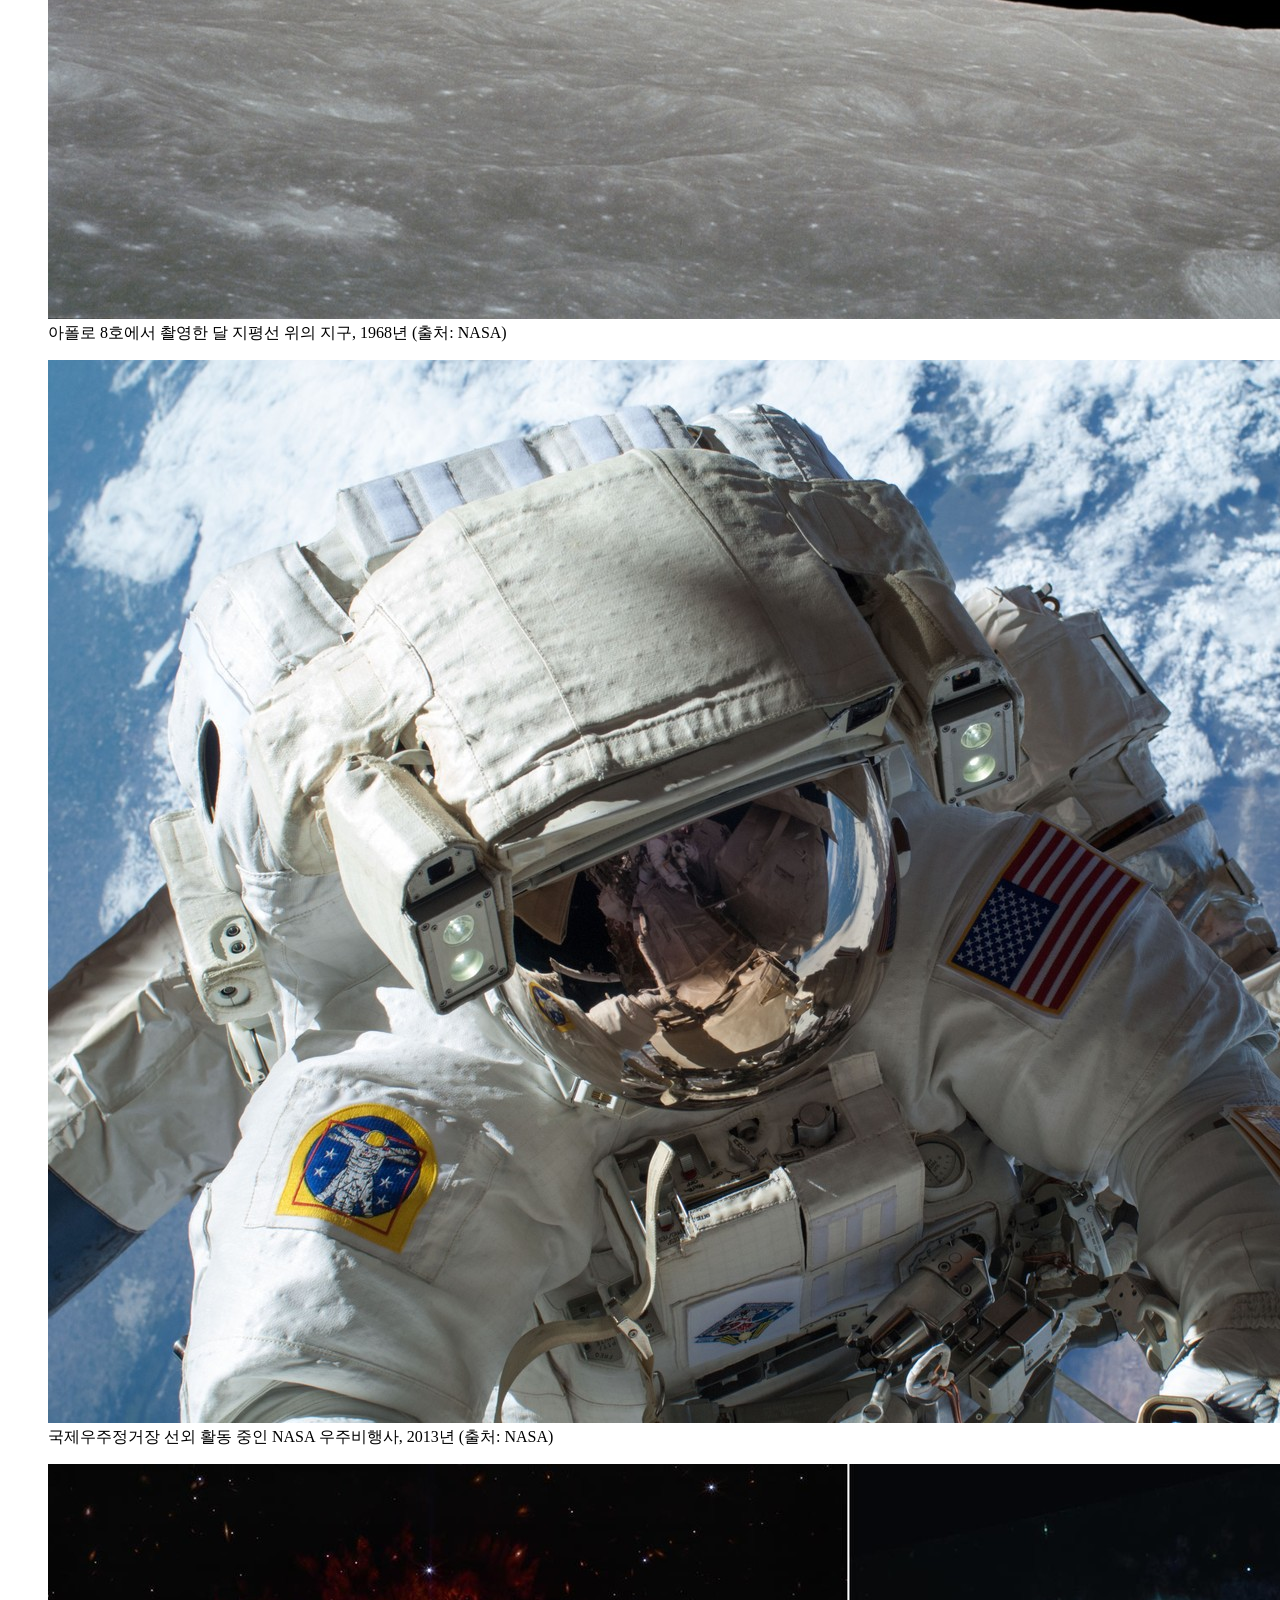
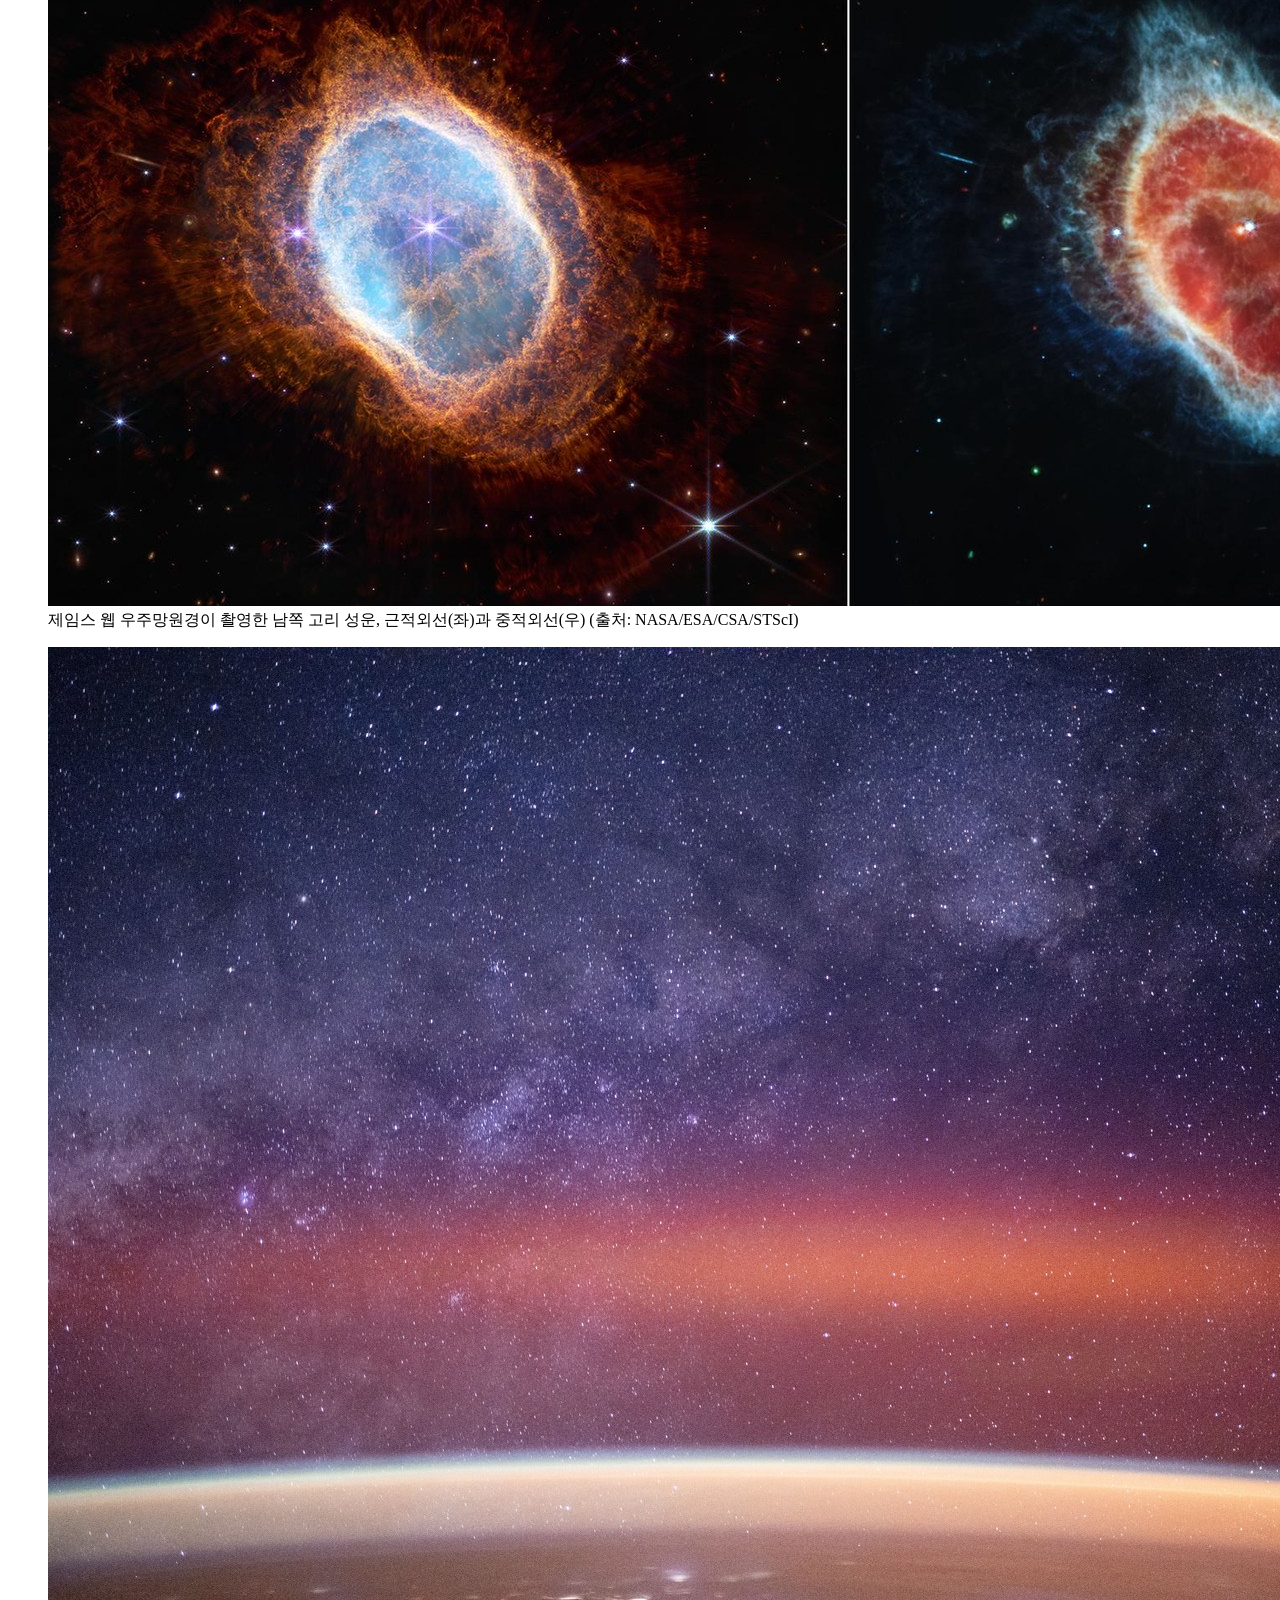
==== commit 857ff4c7: "Report02: NASA 이미지 추가 NASA 이미지·영상 라이브러리에서 받은 이미지 11장과 images/CREDITS.md를 추가하고, 갤러리 figcaption·푸터의 출처" ====
--- a/index.html
+++ b/index.html
@@ -240,27 +240,27 @@
         <h2>갤러리</h2>
         <figure class="gallery-item">
           <img src="images/gallery-01.jpg" alt="우주에서 본 푸른 지구의 전경">
-          <figcaption>우주에서 바라본 지구 전경 (출처: NASA)</figcaption>
+          <figcaption>위성 관측 자료로 합성한 푸른 지구 전경 (출처: NASA/NOAA/GSFC/Suomi NPP/VIIRS/Norman Kuring)</figcaption>
         </figure>
         <figure class="gallery-item">
           <img src="images/gallery-02.jpg" alt="지구 위를 떠 있는 국제우주정거장">
-          <figcaption>지구 저궤도의 국제우주정거장 (출처: NASA)</figcaption>
+          <figcaption>지구 지평선을 배경으로 한 국제우주정거장, 2001년 (출처: NASA)</figcaption>
         </figure>
         <figure class="gallery-item">
           <img src="images/gallery-03.jpg" alt="달 지평선 위로 떠오르는 지구">
-          <figcaption>달 지평선 위로 떠오르는 지구 (출처: NASA)</figcaption>
+          <figcaption>아폴로 8호에서 촬영한 달 지평선 위의 지구, 1968년 (출처: NASA)</figcaption>
         </figure>
         <figure class="gallery-item">
           <img src="images/gallery-04.jpg" alt="우주 유영 중인 우주비행사와 지구">
-          <figcaption>선외 활동 중인 우주비행사 (출처: NASA)</figcaption>
+          <figcaption>국제우주정거장 선외 활동 중인 NASA 우주비행사, 2013년 (출처: NASA)</figcaption>
         </figure>
         <figure class="gallery-item">
           <img src="images/gallery-05.jpg" alt="수많은 별과 가스 구름으로 이루어진 성운">
-          <figcaption>제임스 웹 우주망원경이 촬영한 성운 (출처: NASA/ESA)</figcaption>
+          <figcaption>제임스 웹 우주망원경이 촬영한 남쪽 고리 성운, 근적외선(좌)과 중적외선(우) (출처: NASA/ESA/CSA/STScI)</figcaption>
         </figure>
         <figure class="gallery-item">
           <img src="images/gallery-06.jpg" alt="어두운 하늘 위로 펼쳐진 은하수">
-          <figcaption>밤하늘을 가로지르는 은하수 (출처: ESA)</figcaption>
+          <figcaption>국제우주정거장에서 본 대기광 위로 펼쳐진 은하수, 2025년 (출처: NASA)</figcaption>
         </figure>
       </section>
 
@@ -370,7 +370,7 @@
         전화: 02-1000-0100 · 이메일: contact@karmanline.example
       </address>
       <p>&copy; 2026 Kármán Line. All rights reserved.</p>
-      <p>이미지 출처: NASA, ESA 공개 이미지 자료</p>
+      <p>이미지 출처: NASA 이미지·영상 라이브러리(images.nasa.gov). 일부 이미지는 NASA/NOAA, NASA/ESA/CSA/STScI 공동 크레딧이며, 파일별 상세 내역은 images/CREDITS.md에 정리되어 있습니다.</p>
       <p>이 웹페이지는 대학 웹프로그래밍 수업 과제를 위해 제작된 가상의 기업 홈페이지이며, 실제 상품과 서비스는 존재하지 않습니다.</p>
     </footer>
 
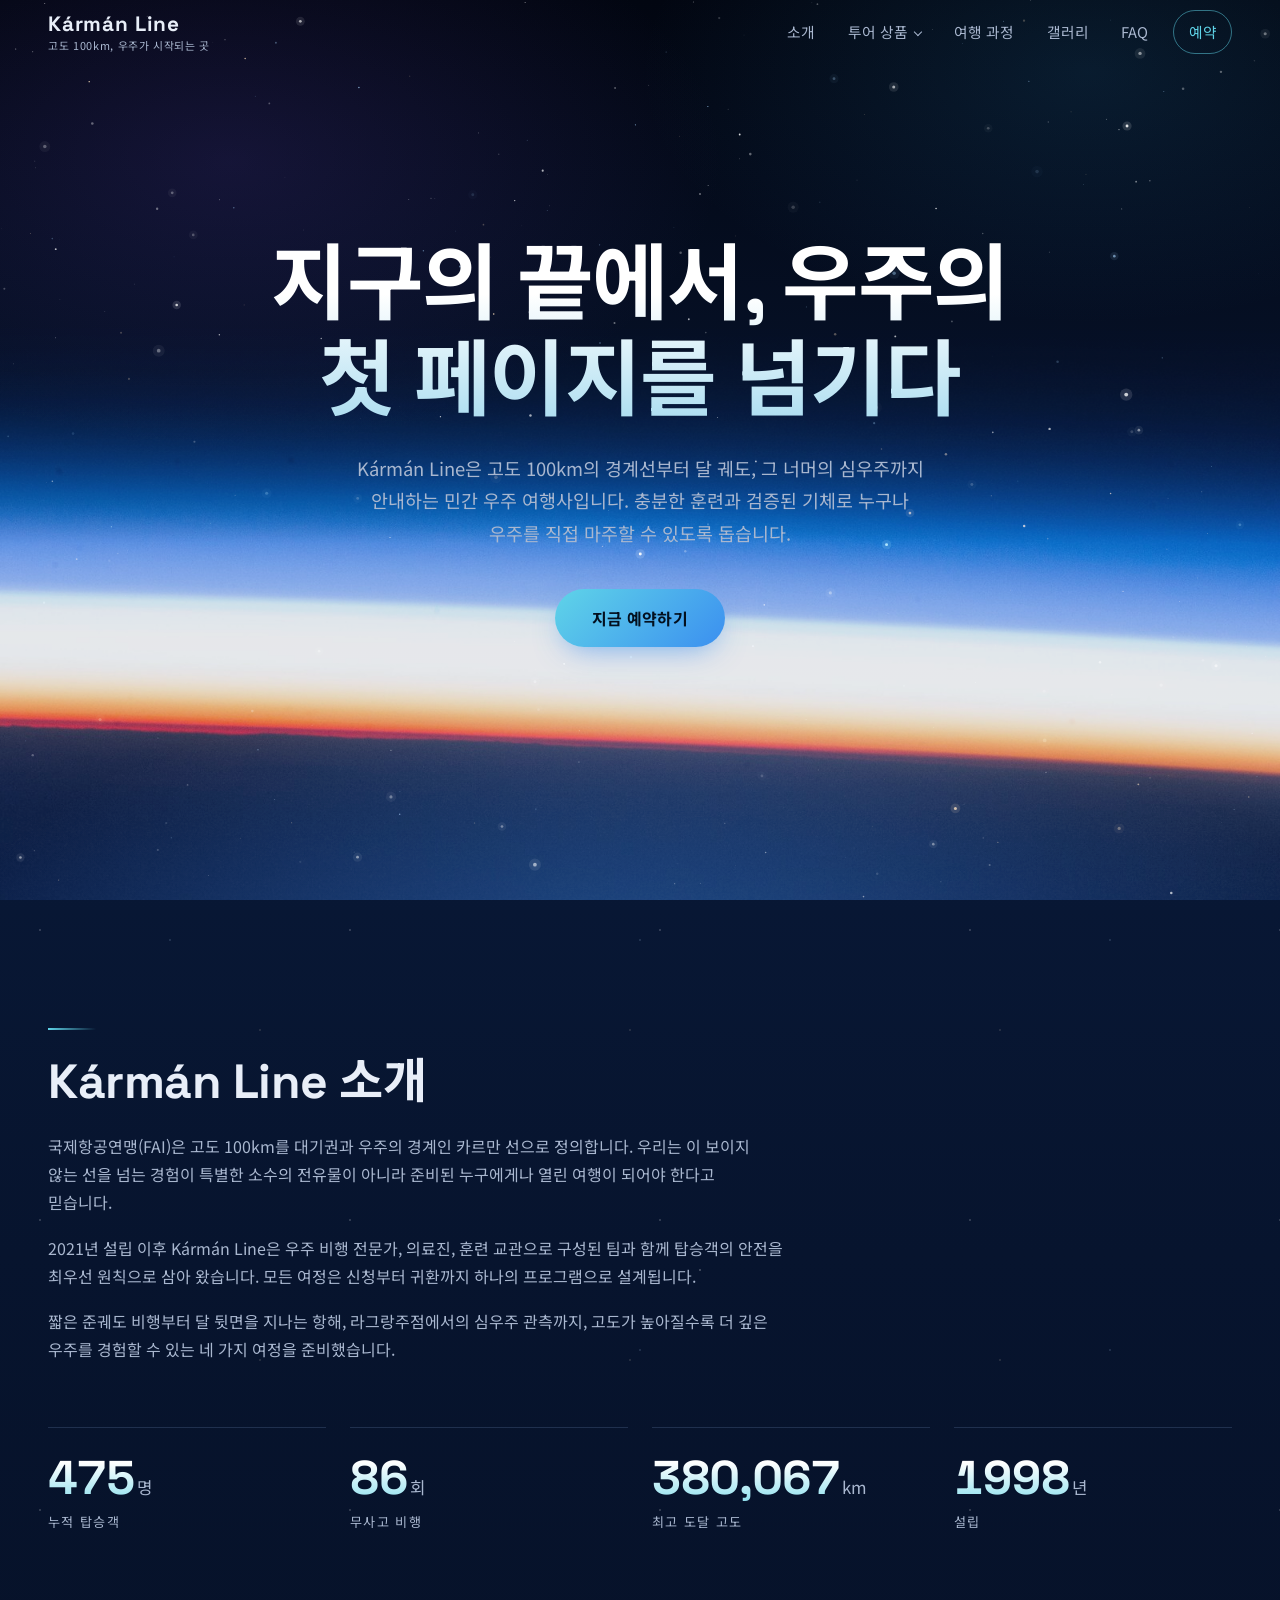
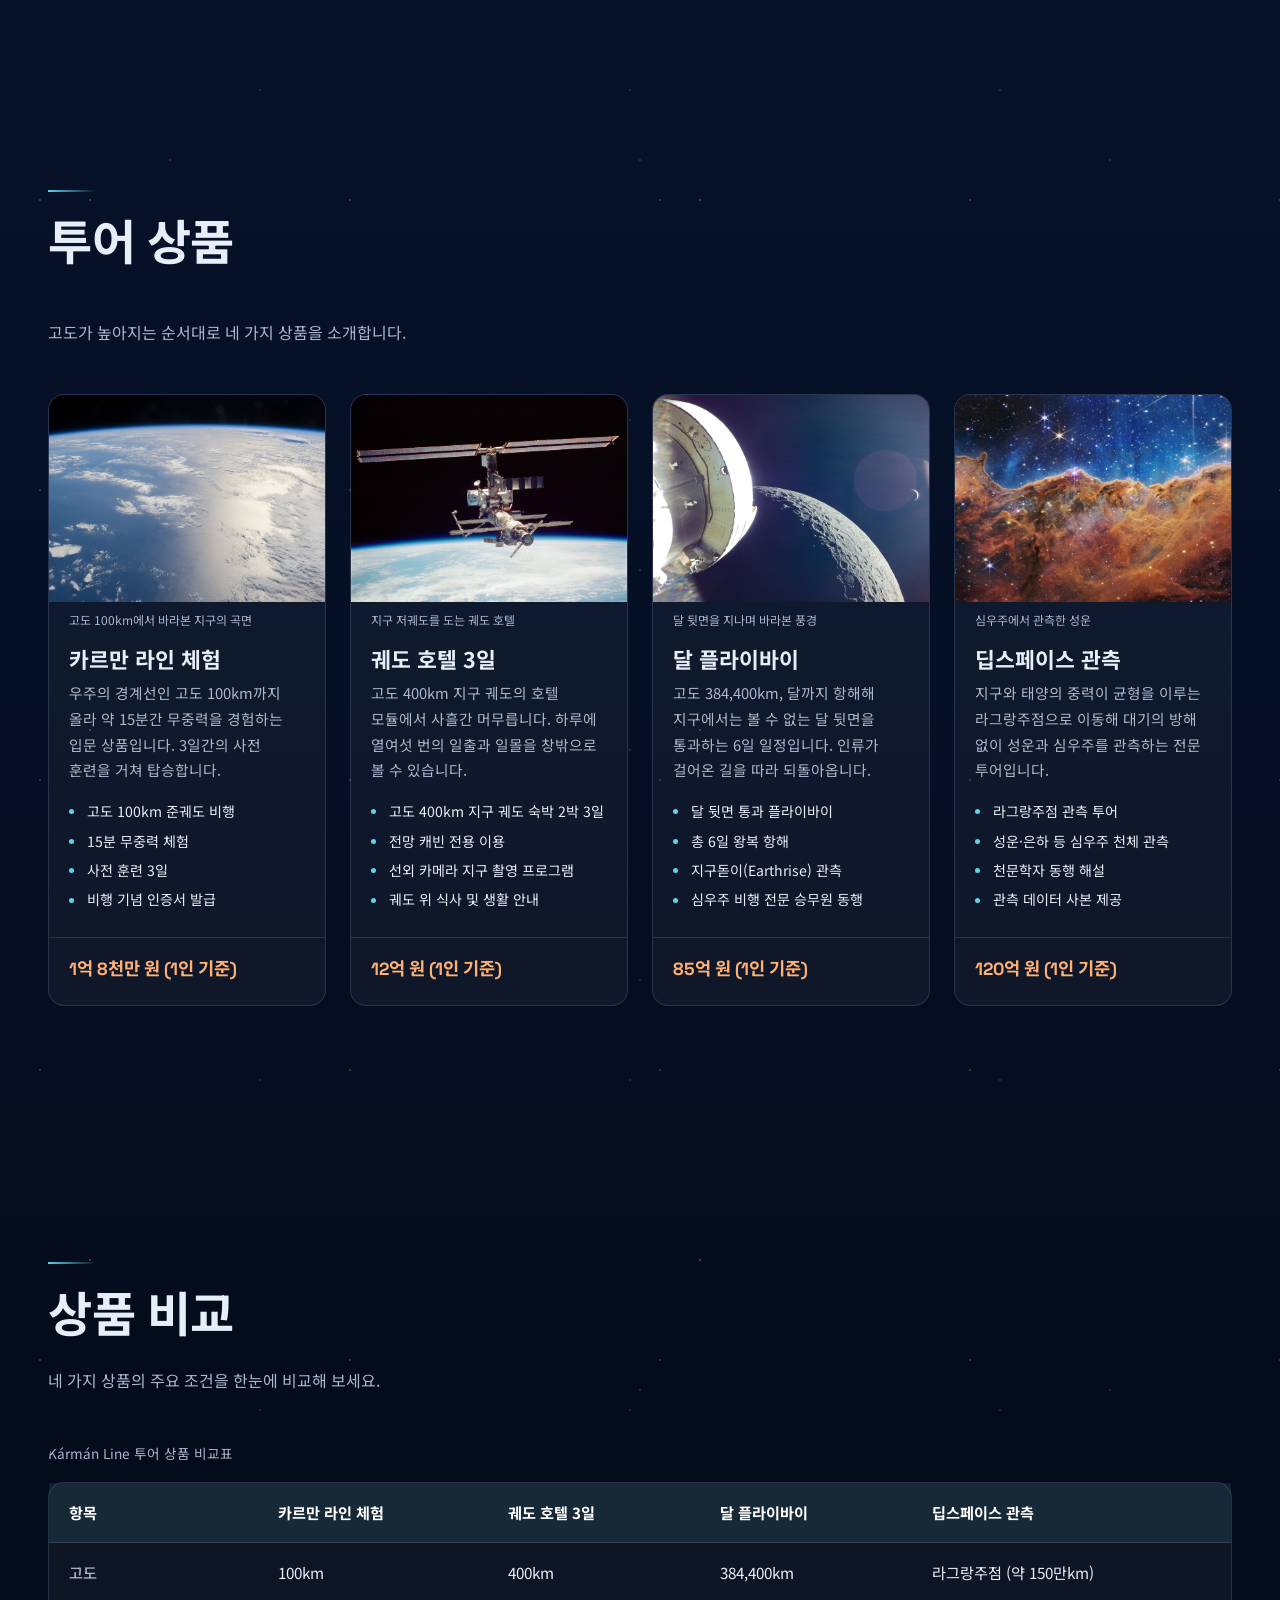
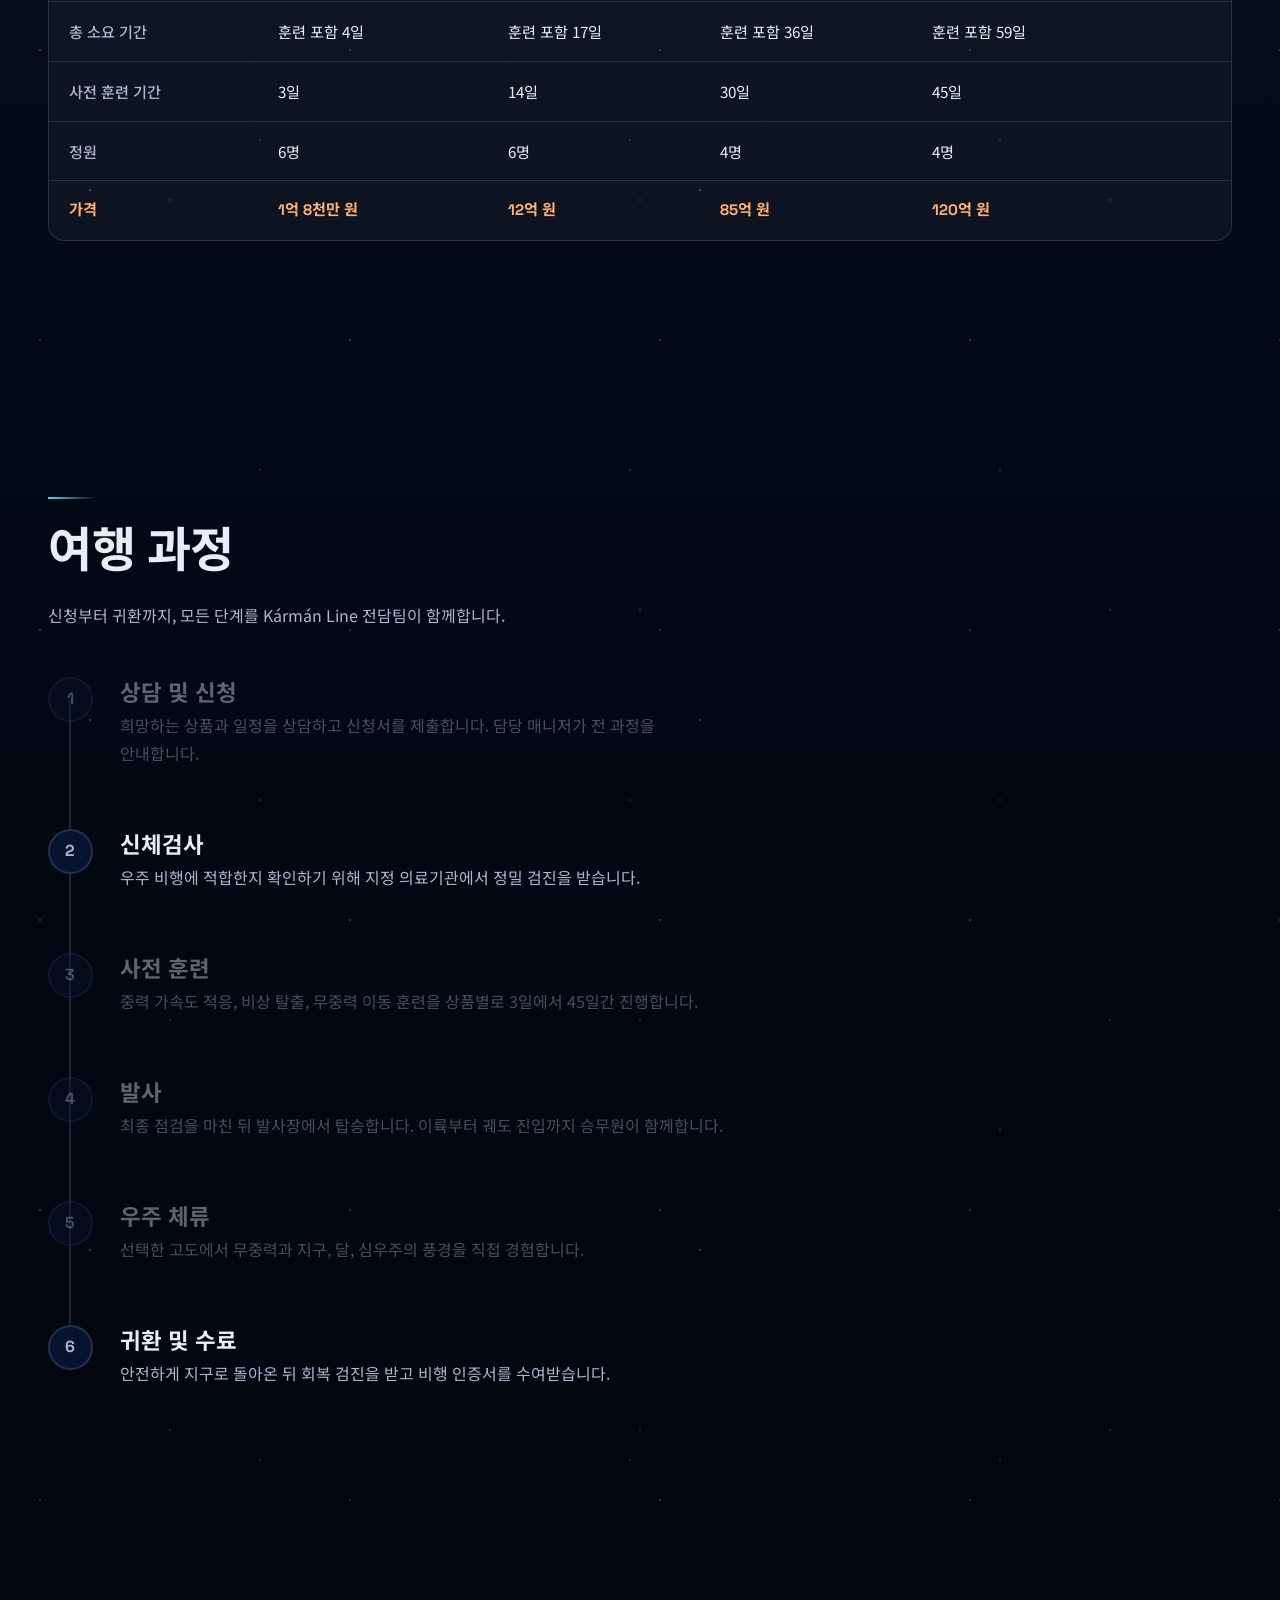
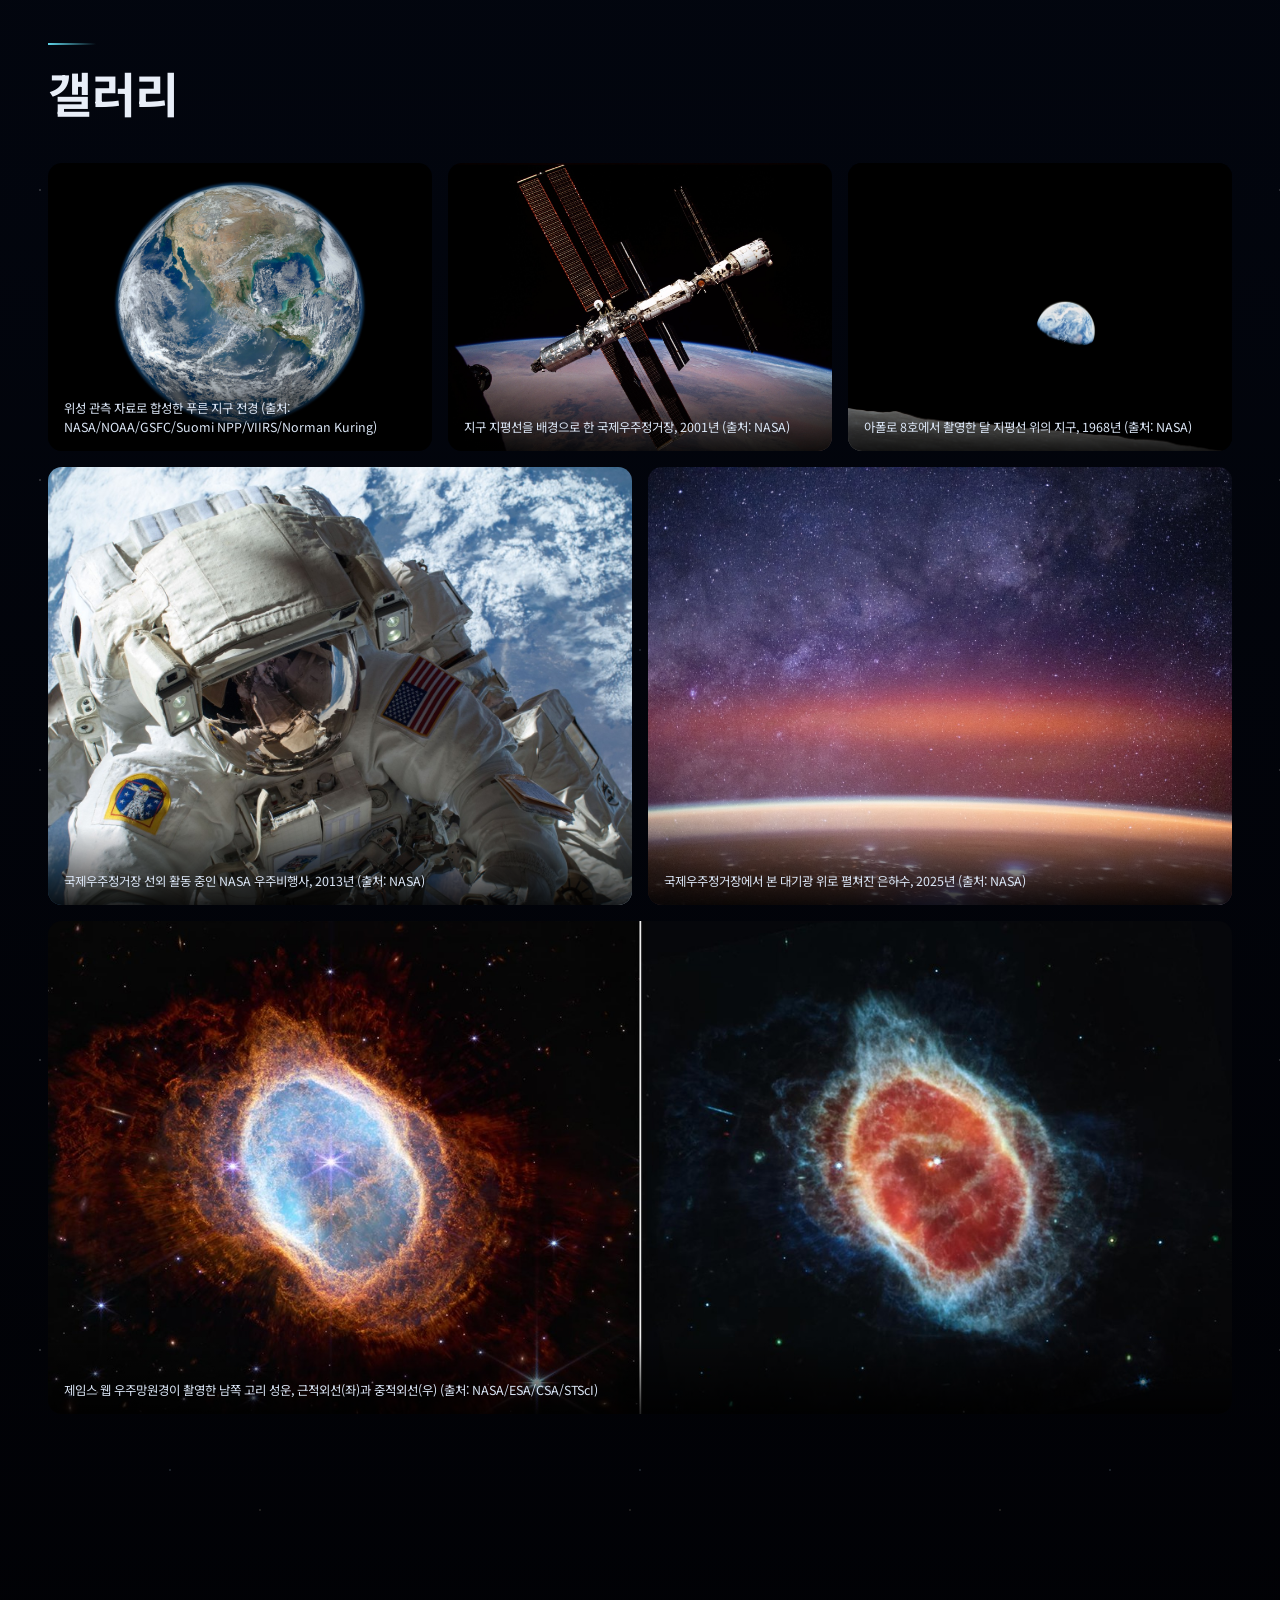
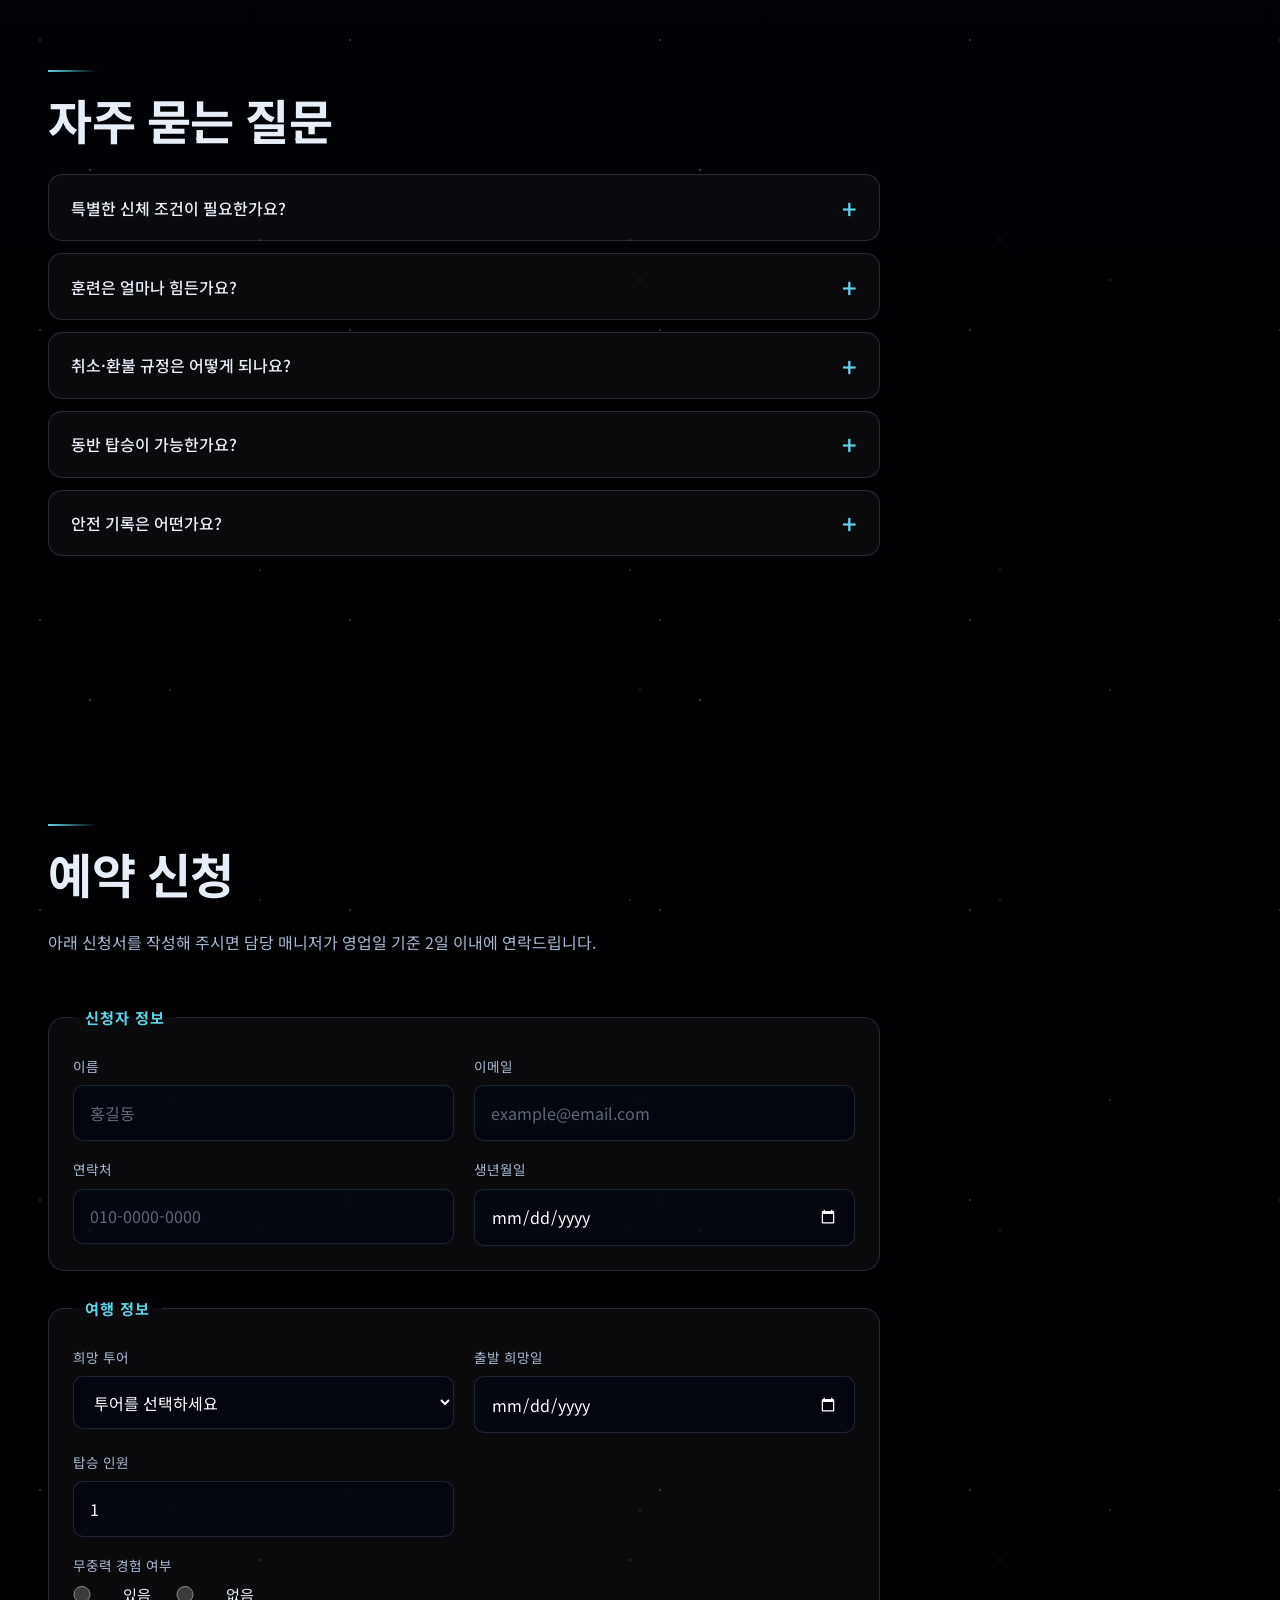
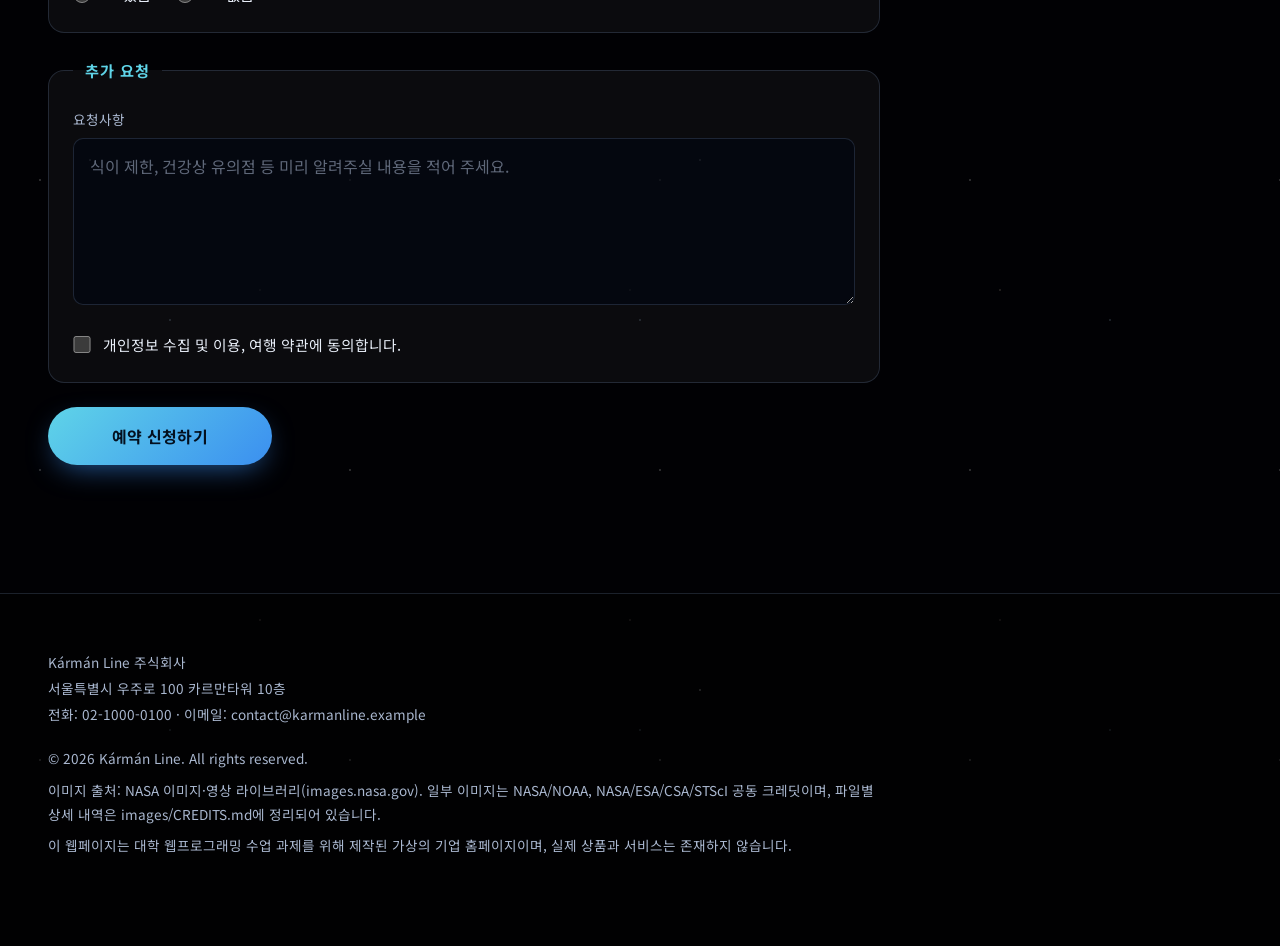
==== commit b23abedb: "Report03: CSS·JavaScript 추가 css/style.css, js/main.js 추가 (별 canvas, 스크롤 등장, 카운트업, 여행 과정 강조, 현재 섹션 표시" ====
--- a/index.html
+++ b/index.html
@@ -4,6 +4,15 @@
   <meta charset="UTF-8">
   <meta name="viewport" content="width=device-width, initial-scale=1.0">
   <title>Kármán Line — 고도 100km, 우주가 시작되는 곳</title>
+
+  <!-- 웹폰트 (Google Fonts 2종: 본문 Noto Sans KR, 제목·숫자 Space Grotesk) -->
+  <link rel="preconnect" href="https://fonts.googleapis.com">
+  <link rel="preconnect" href="https://fonts.gstatic.com" crossorigin>
+  <link rel="stylesheet" href="https://fonts.googleapis.com/css2?family=Noto+Sans+KR:wght@300;400;500;700&family=Space+Grotesk:wght@400;500;700&display=swap">
+
+  <!-- 스타일시트와 스크립트 -->
+  <link rel="stylesheet" href="css/style.css">
+  <script src="js/main.js" defer></script>
 </head>
 <body>
   <div id="page-wrapper">
@@ -18,11 +27,15 @@
 
     <!-- 내비게이션 -->
     <nav id="main-navigation">
-      <ul class="outer-menu">
+      <!-- 모바일 햄버거 버튼 (JS가 켜졌을 때만 표시) -->
+      <button type="button" class="nav-toggle" aria-expanded="false" aria-controls="outer-menu" aria-label="메뉴 열기">
+        <span class="nav-toggle-icon"></span>
+      </button>
+      <ul class="outer-menu" id="outer-menu">
         <li class="outer-menu-item"><a href="#about">소개</a></li>
         <li class="outer-menu-item">
           <a href="#tours">투어 상품</a>
-          <!-- 다음 과제에서 드롭다운으로 만들 하위 메뉴 -->
+          <!-- 데스크톱 드롭다운 하위 메뉴 -->
           <ul class="inner-menu">
             <li class="inner-menu-item"><a href="#tour-suborbital">카르만 라인 체험</a></li>
             <li class="inner-menu-item"><a href="#tour-orbital">궤도 호텔 3일</a></li>
@@ -374,6 +387,9 @@
       <p>이 웹페이지는 대학 웹프로그래밍 수업 과제를 위해 제작된 가상의 기업 홈페이지이며, 실제 상품과 서비스는 존재하지 않습니다.</p>
     </footer>
 
+    <!-- 맨 위로 가기 -->
+    <a class="back-to-top" href="#page-wrapper" aria-label="맨 위로 가기">↑</a>
+
   </div>
 </body>
 </html>
--- a/css/style.css
+++ b/css/style.css
@@ -0,0 +1,1520 @@
+/* ==========================================================================
+   Kármán Line — style.css (Report03)
+   구성
+   1. 변수          2. 기본 설정        3. 헤더·내비게이션   4. 히어로
+   5. 공통 섹션     6. 소개(about)      7. 투어 상품         8. 상품 비교표
+   9. 여행 과정     10. 갤러리          11. FAQ              12. 예약 폼
+   13. 접수 확인창  14. 푸터            15. 맨 위로 버튼     16. 스크롤 등장 효과
+   17. 반응형       18. 모션 줄이기
+   ========================================================================== */
+
+
+/* ==========================================================================
+   1. 변수 — 색상·폰트·간격은 모두 여기서 관리
+   ========================================================================== */
+:root {
+  /* 배경: 지구에서 멀어질수록 깊어지는 남색 → 검정 */
+  --color-bg-0: #0b1f44;
+  --color-bg-1: #07142e;
+  --color-bg-2: #030814;
+  --color-bg-3: #010104;
+
+  /* 글자 */
+  --color-text: #e8eef8;
+  --color-text-muted: #a9b7cf;
+
+  /* 포인트 색: 대기층 청록 + 아주 조금 쓰는 따뜻한 지평선 색 */
+  --color-accent: #5fd4e8;
+  --color-accent-strong: #3b8ff0;
+  --color-accent-soft: rgba(95, 212, 232, 0.14);
+  --color-warm: #ffb072;
+
+  /* 면·선 */
+  --color-surface: rgba(255, 255, 255, 0.045);
+  --color-surface-strong: rgba(255, 255, 255, 0.08);
+  --color-line: rgba(160, 200, 255, 0.16);
+  --color-danger: #ff8f8f;
+
+  /* 폰트 */
+  --font-base: "Noto Sans KR", system-ui, -apple-system, "Segoe UI", sans-serif;
+  --font-display: "Space Grotesk", "Noto Sans KR", system-ui, sans-serif;
+
+  /* 간격·크기 */
+  --header-h: 64px;
+  --gutter: clamp(1.25rem, 5vw, 3rem);
+  --maxw: 1200px;
+  --inline: max(var(--gutter), calc((100% - var(--maxw)) / 2));
+  --section-pad: clamp(4.5rem, 10vw, 8.5rem);
+  --radius: 16px;
+
+  /* 움직임 */
+  --ease: cubic-bezier(0.2, 0.7, 0.2, 1);
+
+  color-scheme: dark;
+}
+
+
+/* ==========================================================================
+   2. 기본 설정
+   ========================================================================== */
+*,
+*::before,
+*::after {
+  box-sizing: border-box;
+}
+
+html {
+  scroll-padding-top: var(--header-h);
+  -webkit-text-size-adjust: 100%;
+  text-size-adjust: 100%;
+}
+
+body {
+  margin: 0;
+  background: var(--color-bg-3);
+  color: var(--color-text);
+  font-family: var(--font-base);
+  font-size: 1rem;
+  line-height: 1.75;
+  word-break: keep-all;
+  overflow-wrap: break-word;
+  -webkit-font-smoothing: antialiased;
+}
+
+/* 페이지 전체 배경: 위(지구 근처)에서 아래(심우주)로 점점 어두워지는 그라데이션 + 희미한 별 */
+#page-wrapper {
+  overflow-x: clip;
+  background-color: var(--color-bg-3);
+  background-image:
+    radial-gradient(1px 1px at 40px 60px, rgba(255, 255, 255, 0.55), transparent),
+    radial-gradient(1px 1px at 170px 120px, rgba(190, 225, 255, 0.45), transparent),
+    radial-gradient(1.5px 1.5px at 90px 210px, rgba(255, 255, 255, 0.4), transparent),
+    radial-gradient(1px 1px at 260px 40px, rgba(255, 230, 200, 0.4), transparent),
+    linear-gradient(180deg, var(--color-bg-0) 0, var(--color-bg-1) 14%, var(--color-bg-2) 42%, var(--color-bg-3) 75%);
+  background-size: 310px 290px, 470px 410px, 610px 530px, 370px 330px, 100% 100%;
+}
+
+img {
+  display: block;
+  max-width: 100%;
+}
+
+a {
+  color: var(--color-accent);
+}
+
+h1, h2, h3 {
+  line-height: 1.25;
+}
+
+::selection {
+  background: var(--color-accent);
+  color: #02101c;
+}
+
+:focus-visible {
+  outline: 2px solid var(--color-accent);
+  outline-offset: 3px;
+}
+
+/* 앵커 이동 후 포커스가 간 섹션에는 윤곽선을 표시하지 않음 */
+[tabindex="-1"]:focus {
+  outline: none;
+}
+
+
+/* ==========================================================================
+   3. 헤더·내비게이션 — 상단 고정, 스크롤하면 반투명 블러 배경
+   ========================================================================== */
+
+/* 헤더와 내비게이션이 함께 쓰는 배경 막대 (스크롤 전에는 투명) */
+#page-wrapper::before {
+  content: "";
+  position: fixed;
+  top: 0;
+  left: 0;
+  right: 0;
+  height: var(--header-h);
+  z-index: 99;
+  background-color: rgba(3, 8, 20, 0);
+  border-bottom: 1px solid transparent;
+  transition: background-color 0.35s ease, border-color 0.35s ease;
+}
+
+html.is-scrolled #page-wrapper::before,
+html.menu-open #page-wrapper::before {
+  background-color: rgba(4, 10, 24, 0.62);
+  border-bottom-color: var(--color-line);
+  -webkit-backdrop-filter: blur(14px) saturate(140%);
+  backdrop-filter: blur(14px) saturate(140%);
+}
+
+#main-header {
+  position: fixed;
+  top: 0;
+  left: 0;
+  z-index: 100;
+  height: var(--header-h);
+  display: flex;
+  align-items: center;
+  padding-inline: var(--gutter);
+}
+
+#main-header hgroup {
+  display: flex;
+  flex-direction: column;
+  justify-content: center;
+  line-height: 1.15;
+}
+
+.master-title {
+  margin: 0;
+  font-family: var(--font-display);
+  font-size: 1.3rem;
+  font-weight: 700;
+  letter-spacing: 0.04em;
+}
+
+.master-description {
+  margin: 0.15rem 0 0;
+  font-size: 0.68rem;
+  font-weight: 400;
+  letter-spacing: 0.06em;
+  color: var(--color-text-muted);
+}
+
+#main-navigation {
+  position: fixed;
+  top: 0;
+  right: 0;
+  z-index: 101;
+  height: var(--header-h);
+  display: flex;
+  align-items: center;
+  padding-inline: var(--gutter);
+}
+
+.outer-menu,
+.inner-menu {
+  list-style: none;
+  margin: 0;
+  padding: 0;
+}
+
+.outer-menu {
+  display: flex;
+  align-items: center;
+  gap: 0.25rem;
+}
+
+.outer-menu-item {
+  position: relative;
+}
+
+.outer-menu-item > a {
+  display: block;
+  padding: 0.5rem 0.9rem;
+  border-radius: 999px;
+  color: var(--color-text-muted);
+  font-size: 0.92rem;
+  text-decoration: none;
+  transition: color 0.2s ease, background-color 0.2s ease;
+}
+
+.outer-menu-item > a:hover,
+.outer-menu-item:focus-within > a,
+.outer-menu-item > a.is-active {
+  color: #fff;
+  background: var(--color-accent-soft);
+}
+
+.outer-menu-item > a.is-active {
+  color: var(--color-accent);
+}
+
+/* 하위 메뉴가 있는 항목에 작은 화살표 */
+.outer-menu-item:has(> .inner-menu) > a::after {
+  content: "";
+  display: inline-block;
+  width: 0.4em;
+  height: 0.4em;
+  margin: 0 0 0.2em 0.5em;
+  border-right: 1.5px solid currentColor;
+  border-bottom: 1.5px solid currentColor;
+  transform: rotate(45deg);
+}
+
+/* 마지막 항목(예약)은 버튼처럼 강조 */
+.outer-menu-item:last-child > a {
+  margin-left: 0.4rem;
+  border: 1px solid rgba(95, 212, 232, 0.5);
+  color: var(--color-accent);
+}
+
+.outer-menu-item:last-child > a:hover {
+  background: var(--color-accent);
+  color: #02101c;
+}
+
+/* 드롭다운 하위 메뉴 (데스크톱: hover/focus 시 펼침) */
+.inner-menu {
+  position: absolute;
+  top: 100%;
+  left: 50%;
+  min-width: 13rem;
+  padding: 0.5rem;
+  background: rgba(6, 14, 32, 0.94);
+  border: 1px solid var(--color-line);
+  border-radius: 14px;
+  box-shadow: 0 20px 50px rgba(0, 0, 0, 0.55);
+  -webkit-backdrop-filter: blur(16px);
+  backdrop-filter: blur(16px);
+  opacity: 0;
+  visibility: hidden;
+  transform: translate(-50%, 8px);
+  transition: opacity 0.2s ease, transform 0.2s ease, visibility 0.2s;
+}
+
+/* 링크와 메뉴 사이 빈틈에서 hover가 끊기지 않게 하는 투명 다리 */
+.inner-menu::before {
+  content: "";
+  position: absolute;
+  left: 0;
+  right: 0;
+  top: -14px;
+  height: 14px;
+}
+
+.outer-menu-item:hover > .inner-menu,
+.outer-menu-item:focus-within > .inner-menu {
+  opacity: 1;
+  visibility: visible;
+  transform: translate(-50%, 0);
+}
+
+.inner-menu-item a {
+  display: block;
+  padding: 0.6rem 0.9rem;
+  border-radius: 9px;
+  color: var(--color-text);
+  font-size: 0.9rem;
+  text-decoration: none;
+  white-space: nowrap;
+  transition: background-color 0.2s ease, color 0.2s ease;
+}
+
+.inner-menu-item a:hover,
+.inner-menu-item a:focus-visible {
+  background: var(--color-accent-soft);
+  color: var(--color-accent);
+}
+
+/* 햄버거 버튼: JS가 켜진 모바일에서만 보임 */
+.nav-toggle {
+  display: none;
+  align-items: center;
+  justify-content: center;
+  width: 44px;
+  height: 44px;
+  margin-right: -10px;
+  padding: 0;
+  border: 0;
+  border-radius: 50%;
+  background: transparent;
+  color: var(--color-text);
+  cursor: pointer;
+}
+
+.nav-toggle-icon,
+.nav-toggle-icon::before,
+.nav-toggle-icon::after {
+  display: block;
+  width: 22px;
+  height: 2px;
+  border-radius: 2px;
+  background: currentColor;
+  transition: transform 0.3s var(--ease), background-color 0.2s ease;
+}
+
+.nav-toggle-icon {
+  position: relative;
+}
+
+.nav-toggle-icon::before,
+.nav-toggle-icon::after {
+  content: "";
+  position: absolute;
+  left: 0;
+}
+
+.nav-toggle-icon::before { transform: translateY(-7px); }
+.nav-toggle-icon::after  { transform: translateY(7px); }
+
+.nav-toggle[aria-expanded="true"] .nav-toggle-icon {
+  background: transparent;
+}
+
+.nav-toggle[aria-expanded="true"] .nav-toggle-icon::before { transform: rotate(45deg); }
+.nav-toggle[aria-expanded="true"] .nav-toggle-icon::after  { transform: rotate(-45deg); }
+
+
+/* ==========================================================================
+   4. 히어로 — 화면을 가득 채우는 첫 화면
+   ========================================================================== */
+#hero {
+  position: relative;
+  isolation: isolate;
+  min-height: 100vh;
+  min-height: 100svh;
+  display: flex;
+  flex-direction: column;
+  align-items: center;
+  justify-content: center;
+  padding: calc(var(--header-h) + 2rem) var(--gutter) 7rem;
+  text-align: center;
+  overflow: hidden;
+}
+
+/* 별 canvas가 들어가는 배경 (canvas는 JS가 생성) */
+.hero-background {
+  position: absolute;
+  inset: 0;
+  z-index: -2;
+  background:
+    radial-gradient(ellipse 80% 55% at 50% 112%, rgba(46, 110, 190, 0.6), transparent 70%),
+    radial-gradient(ellipse 55% 45% at 18% 18%, rgba(90, 60, 170, 0.2), transparent 70%),
+    radial-gradient(ellipse 50% 40% at 85% 8%, rgba(40, 130, 180, 0.16), transparent 70%),
+    linear-gradient(180deg, #020611 0%, var(--color-bg-0) 100%);
+}
+
+.hero-background canvas {
+  position: absolute;
+  inset: 0;
+  width: 100%;
+  height: 100%;
+}
+
+/* 지구 대기층 사진: 검은 부분은 screen 혼합으로 사라지고 빛나는 띠만 남음 */
+.hero-figure {
+  position: absolute;
+  left: 0;
+  right: 0;
+  bottom: 0;
+  z-index: -1;
+  height: min(64vh, 680px);
+  margin: 0;
+  opacity: 0.9;
+  mix-blend-mode: screen;
+  pointer-events: none;
+  -webkit-mask-image: linear-gradient(180deg, transparent 0, #000 38%);
+  mask-image: linear-gradient(180deg, transparent 0, #000 38%);
+}
+
+.hero-figure img {
+  width: 100%;
+  height: 100%;
+  object-fit: cover;
+  object-position: center 58%;
+}
+
+.hero-title {
+  max-width: 16em;
+  margin: 0 0 1.5rem;
+  font-family: var(--font-display);
+  font-size: clamp(2.3rem, 7.2vw, 5.2rem);
+  font-weight: 700;
+  line-height: 1.15;
+  letter-spacing: -0.02em;
+  text-wrap: balance;
+  background: linear-gradient(180deg, #ffffff 30%, #a8dcf0 100%);
+  -webkit-background-clip: text;
+  background-clip: text;
+  color: transparent;
+}
+
+.hero-text {
+  max-width: 36rem;
+  margin: 0 0 2.5rem;
+  color: var(--color-text-muted);
+  font-size: clamp(1rem, 2.2vw, 1.15rem);
+  text-wrap: pretty;
+}
+
+.btn-primary,
+.booking-form button[type="submit"],
+.booking-dialog button {
+  display: inline-flex;
+  align-items: center;
+  justify-content: center;
+  padding: 0.95rem 2.3rem;
+  border: 0;
+  border-radius: 999px;
+  background: linear-gradient(135deg, var(--color-accent), var(--color-accent-strong));
+  color: #03101f;
+  font: inherit;
+  font-weight: 700;
+  letter-spacing: 0.02em;
+  text-decoration: none;
+  cursor: pointer;
+  box-shadow: 0 0 0 0 rgba(95, 212, 232, 0.5), 0 10px 30px -10px rgba(59, 143, 240, 0.7);
+  transition: transform 0.3s var(--ease), box-shadow 0.3s ease;
+}
+
+.btn-primary:hover,
+.booking-form button[type="submit"]:hover,
+.booking-dialog button:hover {
+  transform: translateY(-3px);
+  box-shadow: 0 0 0 6px rgba(95, 212, 232, 0.16), 0 16px 36px -10px rgba(59, 143, 240, 0.9);
+}
+
+/* 히어로 안의 글 내용은 배경·이미지 위에 표시 */
+#hero > :not(.hero-background):not(.hero-figure) {
+  position: relative;
+  z-index: 1;
+}
+
+
+/* ==========================================================================
+   5. 공통 섹션
+   ========================================================================== */
+main > section:not(#hero) {
+  padding: var(--section-pad) var(--inline);
+}
+
+main > section:not(#hero) > h2 {
+  position: relative;
+  margin: 0 0 1.25rem;
+  padding-top: 1.5rem;
+  font-family: var(--font-display);
+  font-size: clamp(1.9rem, 4.5vw, 3rem);
+  font-weight: 700;
+  letter-spacing: -0.01em;
+}
+
+/* 제목 위의 작은 포인트 선 */
+main > section:not(#hero) > h2::before {
+  content: "";
+  position: absolute;
+  top: 0;
+  left: 0;
+  width: 3rem;
+  height: 2px;
+  background: linear-gradient(90deg, var(--color-accent), transparent);
+}
+
+main > section:not(#hero) > h2 + p {
+  max-width: 44rem;
+  margin: 0 0 3rem;
+  color: var(--color-text-muted);
+}
+
+
+/* ==========================================================================
+   6. 소개 (about) — 본문과 큰 숫자
+   ========================================================================== */
+#about > p {
+  max-width: 46rem;
+  margin: 0 0 1.1rem;
+  color: var(--color-text-muted);
+}
+
+/* 공통 섹션 규칙(:not(#hero) 때문에 명시도가 높음)보다 뒤에서 같은 명시도로 덮어쓴다 */
+main > section#about > h2 + p {
+  margin-bottom: 1.1rem;
+}
+
+.stat-list {
+  display: grid;
+  grid-template-columns: repeat(4, minmax(0, 1fr));
+  gap: 2rem 1.5rem;
+  margin: 4rem 0 0;
+  padding: 0;
+  list-style: none;
+}
+
+.stat-item {
+  padding-top: 1.5rem;
+  border-top: 1px solid var(--color-line);
+  color: var(--color-text-muted);
+  font-size: 1.05rem;
+}
+
+.stat-number {
+  display: inline-block;
+  margin-right: 0.15rem;
+  font-family: var(--font-display);
+  font-size: clamp(2rem, 3.7vw, 3.3rem);
+  font-weight: 700;
+  line-height: 1.1;
+  font-variant-numeric: tabular-nums;
+  background: linear-gradient(180deg, #ffffff 20%, var(--color-accent) 130%);
+  -webkit-background-clip: text;
+  background-clip: text;
+  color: transparent;
+}
+
+.stat-label {
+  display: block;
+  margin-top: 0.4rem;
+  font-size: 0.82rem;
+  letter-spacing: 0.1em;
+}
+
+
+/* ==========================================================================
+   7. 투어 상품 — 카드 그리드 (4열 / 2열 / 1열)
+   ========================================================================== */
+#tours {
+  display: grid;
+  grid-template-columns: repeat(4, minmax(0, 1fr));
+  gap: 1.5rem;
+}
+
+#tours > h2,
+#tours > h2 + p {
+  grid-column: 1 / -1;
+}
+
+main > section#tours > h2 + p {
+  margin-bottom: 1.5rem;
+}
+
+.tour-card {
+  display: flex;
+  flex-direction: column;
+  overflow: hidden;
+  background: var(--color-surface);
+  border: 1px solid var(--color-line);
+  border-radius: var(--radius);
+  transition: transform 0.35s var(--ease), border-color 0.35s ease, box-shadow 0.35s ease, background-color 0.35s ease;
+}
+
+.tour-card:hover,
+.tour-card:focus-within {
+  transform: translateY(-8px);
+  background: var(--color-surface-strong);
+  border-color: rgba(95, 212, 232, 0.5);
+  box-shadow: 0 26px 50px -22px rgba(0, 0, 0, 0.9), 0 0 40px -12px rgba(95, 212, 232, 0.3);
+}
+
+.tour-card figure {
+  margin: 0;
+  overflow: hidden;
+}
+
+.tour-card figure img {
+  width: 100%;
+  aspect-ratio: 4 / 3;
+  object-fit: cover;
+  transition: transform 0.7s var(--ease);
+}
+
+.tour-card:hover figure img {
+  transform: scale(1.06);
+}
+
+.tour-card figcaption {
+  padding: 0.6rem 1.25rem 0;
+  color: var(--color-text-muted);
+  font-size: 0.75rem;
+  line-height: 1.5;
+}
+
+/* :where() 는 명시도가 0 이라 아래 .tour-summary 등의 margin 설정이 덮어쓰이지 않는다 */
+.tour-card > :where(:not(figure)) {
+  margin: 0;
+  padding-inline: 1.25rem;
+}
+
+.tour-title {
+  padding-top: 1rem;
+  font-size: 1.35rem;
+}
+
+.tour-summary {
+  margin-top: 0.5rem;
+  color: var(--color-text-muted);
+  font-size: 0.92rem;
+}
+
+.tour-feature {
+  margin-top: 1rem;
+  margin-bottom: 1.25rem;
+  list-style: none;
+  font-size: 0.88rem;
+}
+
+.tour-feature li {
+  position: relative;
+  padding-left: 1.1rem;
+  margin-bottom: 0.3rem;
+}
+
+.tour-feature li::before {
+  content: "";
+  position: absolute;
+  top: 0.72em;
+  left: 0;
+  width: 5px;
+  height: 5px;
+  border-radius: 50%;
+  background: var(--color-accent);
+}
+
+.tour-price {
+  margin-top: auto;
+  padding-block: 1rem 1.3rem;
+  border-top: 1px solid var(--color-line);
+  color: var(--color-warm);
+  font-family: var(--font-display);
+  font-size: 1.1rem;
+  font-weight: 700;
+}
+
+
+/* ==========================================================================
+   8. 상품 비교표
+   ========================================================================== */
+.compare-table {
+  width: 100%;
+  border-collapse: separate;
+  border-spacing: 0;
+  overflow: hidden;
+  background: var(--color-surface);
+  border: 1px solid var(--color-line);
+  border-radius: var(--radius);
+  font-size: 0.95rem;
+}
+
+.compare-table caption {
+  padding-bottom: 1rem;
+  color: var(--color-text-muted);
+  font-size: 0.85rem;
+  text-align: left;
+}
+
+.compare-table th,
+.compare-table td {
+  padding: 1rem 1.25rem;
+  border-bottom: 1px solid var(--color-line);
+  text-align: left;
+}
+
+.compare-table thead th {
+  background: rgba(95, 212, 232, 0.1);
+  color: #fff;
+  font-weight: 700;
+}
+
+.compare-table tbody th {
+  color: var(--color-text-muted);
+  font-weight: 500;
+  white-space: nowrap;
+}
+
+.compare-table tbody tr:last-child th,
+.compare-table tbody tr:last-child td {
+  border-bottom: 0;
+  color: var(--color-warm);
+  font-family: var(--font-display);
+  font-weight: 700;
+}
+
+.compare-table tbody tr:hover > * {
+  background: rgba(255, 255, 255, 0.04);
+}
+
+
+/* ==========================================================================
+   9. 여행 과정 — 세로 타임라인 + 진행 막대 (진행 값은 JS가 변수로 전달)
+   ========================================================================== */
+.journey-step {
+  --step-size: 2.8rem;
+  position: relative;
+  margin: 0;
+  padding: 0 0 0 4.5rem;
+  list-style: none;
+  counter-reset: step;
+}
+
+/* 바탕 선(::before)과 차오르는 진행 선(::after) */
+.journey-step::before,
+.journey-step::after {
+  content: "";
+  position: absolute;
+  top: calc(var(--step-size) / 2);
+  left: calc(var(--step-size) / 2 - 1px);
+  width: 2px;
+}
+
+.journey-step::before {
+  height: var(--journey-track, calc(100% - var(--step-size)));
+  background: var(--color-line);
+}
+
+.journey-step::after {
+  height: var(--journey-fill, 0px);
+  background: linear-gradient(180deg, var(--color-accent), var(--color-accent-strong));
+  box-shadow: 0 0 14px rgba(95, 212, 232, 0.7);
+}
+
+.journey-step > li {
+  position: relative;
+  padding-bottom: 3.5rem;
+  counter-increment: step;
+  transition: opacity 0.5s ease;
+}
+
+.journey-step > li:last-child {
+  padding-bottom: 0;
+}
+
+.journey-step > li::before {
+  content: counter(step);
+  position: absolute;
+  top: 0;
+  left: -4.5rem;
+  display: grid;
+  place-items: center;
+  width: var(--step-size);
+  height: var(--step-size);
+  border: 2px solid var(--color-line);
+  border-radius: 50%;
+  background: var(--color-bg-1);
+  color: var(--color-text-muted);
+  font-family: var(--font-display);
+  font-weight: 700;
+  transition: background-color 0.4s ease, border-color 0.4s ease, color 0.4s ease, box-shadow 0.4s ease, transform 0.4s var(--ease);
+}
+
+.journey-step h3 {
+  margin: 0.35rem 0 0.4rem;
+  font-size: 1.4rem;
+  transition: color 0.4s ease;
+}
+
+.journey-step p {
+  max-width: 38rem;
+  margin: 0;
+  color: var(--color-text-muted);
+}
+
+/* JS가 켜졌을 때만: 지나간 단계 / 현재 단계 / 아직 오지 않은 단계 구분 */
+.js .journey-step > li {
+  opacity: 0.4;
+}
+
+.js .journey-step > li.is-passed {
+  opacity: 0.8;
+}
+
+.js .journey-step > li.is-passed::before {
+  border-color: var(--color-accent);
+  color: var(--color-accent);
+}
+
+.js .journey-step > li.is-active {
+  opacity: 1;
+}
+
+.js .journey-step > li.is-active::before {
+  background: var(--color-accent);
+  border-color: var(--color-accent);
+  color: #02101c;
+  transform: scale(1.12);
+  box-shadow: 0 0 0 7px rgba(95, 212, 232, 0.16), 0 0 28px rgba(95, 212, 232, 0.55);
+}
+
+.js .journey-step > li.is-active h3 {
+  color: var(--color-accent);
+}
+
+
+/* ==========================================================================
+   10. 갤러리 — 6열 격자 (사진 5번은 가로로 긴 파노라마라 한 줄 전체 사용)
+   ========================================================================== */
+#gallery {
+  display: grid;
+  grid-template-columns: repeat(6, minmax(0, 1fr));
+  grid-auto-flow: dense;
+  gap: 1rem;
+}
+
+#gallery > h2 {
+  grid-column: 1 / -1;
+}
+
+.gallery-item {
+  position: relative;
+  grid-column: span 2;
+  margin: 0;
+  overflow: hidden;
+  border-radius: 14px;
+  background: #000;
+}
+
+.gallery-item:nth-of-type(4),
+.gallery-item:nth-of-type(6) {
+  grid-column: span 3;
+}
+
+.gallery-item:nth-of-type(5) {
+  grid-column: 1 / -1;
+}
+
+.gallery-item img {
+  width: 100%;
+  height: 100%;
+  aspect-ratio: 4 / 3;
+  object-fit: cover;
+  transition: transform 0.8s var(--ease);
+}
+
+.gallery-item:nth-of-type(5) img {
+  aspect-ratio: 2.4 / 1;
+}
+
+/* 푸른 지구는 원형 전체가 보이도록 잘라내지 않음 */
+.gallery-item:nth-of-type(1) img {
+  object-fit: contain;
+}
+
+.gallery-item:nth-of-type(3) img {
+  object-position: center 40%;
+}
+
+.gallery-item:hover img {
+  transform: scale(1.05);
+}
+
+.gallery-item figcaption {
+  position: absolute;
+  left: 0;
+  right: 0;
+  bottom: 0;
+  padding: 2.8rem 1rem 0.9rem;
+  background: linear-gradient(180deg, transparent, rgba(0, 0, 0, 0.85));
+  color: #dbe6f6;
+  font-size: 0.78rem;
+  line-height: 1.5;
+}
+
+
+/* ==========================================================================
+   11. FAQ — details 아코디언
+   ========================================================================== */
+#faq > .faq-item {
+  max-width: 52rem;
+}
+
+.faq-item {
+  margin-bottom: 0.75rem;
+  overflow: hidden;
+  background: var(--color-surface);
+  border: 1px solid var(--color-line);
+  border-radius: 14px;
+  transition: border-color 0.3s ease, background-color 0.3s ease;
+}
+
+.faq-item[open] {
+  background: var(--color-surface-strong);
+  border-color: rgba(95, 212, 232, 0.4);
+}
+
+.faq-item summary {
+  position: relative;
+  padding: 1.15rem 3.5rem 1.15rem 1.4rem;
+  font-weight: 500;
+  list-style: none;
+  cursor: pointer;
+}
+
+.faq-item summary::-webkit-details-marker {
+  display: none;
+}
+
+/* + 표시가 열리면 × 로 회전 */
+.faq-item summary::after {
+  content: "+";
+  position: absolute;
+  top: 50%;
+  right: 1.4rem;
+  margin-top: -0.8rem;
+  color: var(--color-accent);
+  font-size: 1.6rem;
+  line-height: 1.6rem;
+  transition: transform 0.3s var(--ease);
+}
+
+.faq-item[open] summary::after {
+  transform: rotate(45deg);
+}
+
+.faq-item p {
+  margin: 0;
+  padding: 0 1.4rem 1.3rem;
+  color: var(--color-text-muted);
+  animation: faq-open 0.4s var(--ease);
+}
+
+@keyframes faq-open {
+  from { opacity: 0; transform: translateY(-6px); }
+  to   { opacity: 1; transform: none; }
+}
+
+
+/* ==========================================================================
+   12. 예약 폼
+   ========================================================================== */
+#booking > h2,
+#booking > h2 + p,
+.booking-form {
+  max-width: 52rem;
+}
+
+.booking-form fieldset {
+  display: grid;
+  grid-template-columns: repeat(2, minmax(0, 1fr));
+  gap: 1.1rem 1.25rem;
+  min-width: 0;
+  margin: 0 0 1.5rem;
+  padding: 1.5rem;
+  background: var(--color-surface);
+  border: 1px solid var(--color-line);
+  border-radius: var(--radius);
+}
+
+.booking-form legend {
+  padding: 0 0.75rem;
+  color: var(--color-accent);
+  font-size: 0.95rem;
+  font-weight: 700;
+  letter-spacing: 0.06em;
+}
+
+.booking-form fieldset > p {
+  margin: 0;
+}
+
+/* 요청사항·약관 동의는 한 줄 전체 사용 */
+.booking-form fieldset > p:has(textarea),
+.booking-form fieldset > p:has(input[type="checkbox"]) {
+  grid-column: 1 / -1;
+}
+
+.booking-form label {
+  display: block;
+  margin-bottom: 0.4rem;
+  color: var(--color-text-muted);
+  font-size: 0.85rem;
+}
+
+.booking-form input[type="text"],
+.booking-form input[type="email"],
+.booking-form input[type="tel"],
+.booking-form input[type="date"],
+.booking-form input[type="number"],
+.booking-form select,
+.booking-form textarea {
+  width: 100%;
+  padding: 0.8rem 1rem;
+  background: rgba(2, 6, 16, 0.7);
+  border: 1px solid var(--color-line);
+  border-radius: 10px;
+  color: #fff;
+  font: inherit;
+  transition: border-color 0.2s ease, box-shadow 0.2s ease;
+}
+
+.booking-form textarea {
+  resize: vertical;
+  min-height: 7rem;
+}
+
+.booking-form input::placeholder,
+.booking-form textarea::placeholder {
+  color: rgba(169, 183, 207, 0.55);
+}
+
+.booking-form input:focus,
+.booking-form select:focus,
+.booking-form textarea:focus {
+  border-color: var(--color-accent);
+  box-shadow: 0 0 0 3px rgba(95, 212, 232, 0.2);
+  outline: none;
+}
+
+/* 무중력 경험 여부: fieldset 안의 fieldset */
+.booking-form .radio-group {
+  grid-column: 1 / -1;
+  display: flex;
+  flex-wrap: wrap;
+  align-items: center;
+  gap: 0.4rem 1.6rem;
+  margin: 0;
+  padding: 0;
+  background: none;
+  border: 0;
+  border-radius: 0;
+}
+
+.booking-form .radio-group legend {
+  width: 100%;
+  padding: 0;
+  margin-bottom: 0.2rem;
+  color: var(--color-text-muted);
+  font-size: 0.85rem;
+  font-weight: 400;
+  letter-spacing: 0;
+}
+
+.booking-form .radio-group label {
+  display: inline-block;
+  margin: 0 0 0 0.4rem;
+  color: var(--color-text);
+  font-size: 0.95rem;
+}
+
+.booking-form input[type="radio"],
+.booking-form input[type="checkbox"] {
+  width: 1.1rem;
+  height: 1.1rem;
+  margin: 0;
+  vertical-align: -0.15rem;
+  accent-color: var(--color-accent);
+}
+
+.booking-form p:has(input[type="checkbox"]) label {
+  display: inline;
+  margin-left: 0.5rem;
+  color: var(--color-text);
+  font-size: 0.92rem;
+}
+
+.booking-form button[type="submit"] {
+  min-width: 14rem;
+}
+
+/* 검증 오류 표시 */
+.field-error {
+  margin: 0.4rem 0 0;
+  color: var(--color-danger);
+  font-size: 0.8rem;
+  line-height: 1.5;
+}
+
+.radio-group > .field-error {
+  flex-basis: 100%;
+  margin: 0;
+}
+
+/* 입력 칸 기본 테두리 규칙과 명시도를 맞추고 뒤에 두어 오류 색이 이기게 한다 */
+.booking-form :is(input, select, textarea).is-invalid {
+  border-color: var(--color-danger);
+}
+
+.booking-form :is(input, select, textarea).is-invalid:focus {
+  box-shadow: 0 0 0 3px rgba(255, 143, 143, 0.2);
+}
+
+
+/* ==========================================================================
+   13. 접수 확인창 — JS가 만드는 <dialog>
+   ========================================================================== */
+.booking-dialog {
+  width: min(30rem, calc(100vw - 2.5rem));
+  padding: 2.2rem 2rem 2rem;
+  background: #07122b;
+  border: 1px solid var(--color-line);
+  border-radius: 20px;
+  color: var(--color-text);
+  text-align: center;
+  box-shadow: 0 30px 80px rgba(0, 0, 0, 0.7), 0 0 60px -20px rgba(95, 212, 232, 0.35);
+}
+
+.booking-dialog::backdrop {
+  background: rgba(1, 3, 10, 0.75);
+  -webkit-backdrop-filter: blur(6px);
+  backdrop-filter: blur(6px);
+}
+
+.booking-dialog[open] {
+  animation: dialog-in 0.4s var(--ease);
+}
+
+@keyframes dialog-in {
+  from { opacity: 0; transform: translateY(16px) scale(0.97); }
+  to   { opacity: 1; transform: none; }
+}
+
+.booking-dialog-icon {
+  display: grid;
+  place-items: center;
+  width: 3.6rem;
+  height: 3.6rem;
+  margin: 0 auto 1.2rem;
+  border-radius: 50%;
+  background: var(--color-accent-soft);
+  border: 2px solid var(--color-accent);
+  color: var(--color-accent);
+  font-size: 1.6rem;
+  font-weight: 700;
+}
+
+.booking-dialog h3 {
+  margin: 0 0 0.6rem;
+  font-size: 1.4rem;
+}
+
+.booking-dialog p {
+  margin: 0 0 1.4rem;
+  color: var(--color-text-muted);
+  font-size: 0.92rem;
+}
+
+.booking-dialog dl {
+  display: grid;
+  grid-template-columns: auto 1fr;
+  gap: 0.5rem 1.2rem;
+  margin: 0 0 1.8rem;
+  padding: 1.1rem 1.2rem;
+  background: var(--color-surface);
+  border-radius: 12px;
+  font-size: 0.9rem;
+  text-align: left;
+}
+
+.booking-dialog dt {
+  color: var(--color-text-muted);
+}
+
+.booking-dialog dd {
+  margin: 0;
+  overflow-wrap: anywhere;
+}
+
+
+/* ==========================================================================
+   14. 푸터
+   ========================================================================== */
+#main-footer {
+  padding: 3.5rem var(--inline) 5rem;
+  border-top: 1px solid var(--color-line);
+  background: rgba(0, 0, 0, 0.45);
+  color: var(--color-text-muted);
+  font-size: 0.85rem;
+}
+
+#main-footer address {
+  margin-bottom: 1.2rem;
+  font-style: normal;
+  line-height: 1.9;
+}
+
+#main-footer p {
+  max-width: 52rem;
+  margin: 0 0 0.5rem;
+}
+
+
+/* ==========================================================================
+   15. 맨 위로 가기 버튼
+   ========================================================================== */
+.back-to-top {
+  position: fixed;
+  right: 1.25rem;
+  bottom: 1.25rem;
+  z-index: 90;
+  display: grid;
+  place-items: center;
+  width: 3rem;
+  height: 3rem;
+  border: 1px solid rgba(95, 212, 232, 0.45);
+  border-radius: 50%;
+  background: rgba(4, 10, 24, 0.7);
+  color: var(--color-accent);
+  font-size: 1.3rem;
+  text-decoration: none;
+  -webkit-backdrop-filter: blur(10px);
+  backdrop-filter: blur(10px);
+  transition: opacity 0.3s ease, visibility 0.3s, transform 0.3s var(--ease), background-color 0.2s ease, color 0.2s ease;
+}
+
+.back-to-top:hover {
+  background: var(--color-accent);
+  color: #02101c;
+}
+
+/* JS가 켜지면 평소에는 숨기고, 스크롤했을 때만 보임 */
+.js .back-to-top {
+  opacity: 0;
+  visibility: hidden;
+  transform: translateY(12px);
+}
+
+.js .back-to-top.is-visible {
+  opacity: 1;
+  visibility: visible;
+  transform: none;
+}
+
+
+/* ==========================================================================
+   16. 스크롤 등장 효과 — JS가 .js 와 .reveal 을 붙였을 때만 숨김 상태가 됨
+       (transform 은 카드 hover 가 쓰므로 개별 속성 translate 를 사용)
+   ========================================================================== */
+.js .reveal {
+  opacity: 0;
+  translate: 0 34px;
+  transition: opacity 0.9s var(--ease) var(--reveal-delay, 0s), translate 0.9s var(--ease) var(--reveal-delay, 0s);
+}
+
+.js .reveal.is-visible {
+  opacity: 1;
+  translate: 0 0;
+}
+
+/* 같은 줄에 놓인 형제들이 차례로 나타나도록 지연 시간 부여 */
+.reveal:nth-child(4n + 2) { --reveal-delay: 0.1s; }
+.reveal:nth-child(4n + 3) { --reveal-delay: 0.2s; }
+.reveal:nth-child(4n + 4) { --reveal-delay: 0.3s; }
+
+/* 카드는 등장 전환과 hover 전환을 함께 가져야 함 */
+.js .tour-card.reveal {
+  transition:
+    opacity 0.9s var(--ease) var(--reveal-delay, 0s),
+    translate 0.9s var(--ease) var(--reveal-delay, 0s),
+    transform 0.35s var(--ease),
+    border-color 0.35s ease,
+    box-shadow 0.35s ease,
+    background-color 0.35s ease;
+}
+
+
+/* ==========================================================================
+   17. 반응형
+   ========================================================================== */
+
+/* 태블릿: 카드 2열, 갤러리 2열 */
+@media (max-width: 1100px) {
+  #tours {
+    grid-template-columns: repeat(2, minmax(0, 1fr));
+  }
+
+  #gallery {
+    grid-template-columns: repeat(2, minmax(0, 1fr));
+  }
+
+  .gallery-item,
+  .gallery-item:nth-of-type(4),
+  .gallery-item:nth-of-type(6) {
+    grid-column: span 1;
+  }
+
+  .gallery-item:nth-of-type(5) {
+    grid-column: 1 / -1;
+  }
+
+  .stat-list {
+    grid-template-columns: repeat(2, minmax(0, 1fr));
+  }
+}
+
+/* 모바일 메뉴: 햄버거 버튼 + 펼쳐지는 패널 */
+@media (max-width: 900px) {
+  .js .nav-toggle {
+    display: inline-flex;
+  }
+
+  .js .outer-menu {
+    position: fixed;
+    top: var(--header-h);
+    left: 0;
+    right: 0;
+    flex-direction: column;
+    align-items: stretch;
+    gap: 0;
+    max-height: calc(100vh - var(--header-h));
+    max-height: calc(100dvh - var(--header-h));
+    padding: 0.75rem var(--gutter) 1.5rem;
+    overflow-y: auto;
+    background: rgba(4, 10, 24, 0.96);
+    border-bottom: 1px solid var(--color-line);
+    -webkit-backdrop-filter: blur(18px);
+    backdrop-filter: blur(18px);
+    opacity: 0;
+    visibility: hidden;
+    transform: translateY(-8px);
+    transition: opacity 0.25s ease, transform 0.3s var(--ease), visibility 0.25s;
+  }
+
+  .js #main-navigation.is-open .outer-menu {
+    opacity: 1;
+    visibility: visible;
+    transform: none;
+  }
+
+  .outer-menu-item > a {
+    padding: 0.8rem 0.4rem;
+    border-radius: 10px;
+    font-size: 1rem;
+  }
+
+  .outer-menu-item:last-child > a {
+    margin: 0.6rem 0 0;
+    text-align: center;
+  }
+
+  .outer-menu-item:has(> .inner-menu) > a::after {
+    display: none;
+  }
+
+  /* 모바일에서는 하위 메뉴를 드롭다운 대신 들여쓴 목록으로 항상 표시 */
+  .inner-menu {
+    position: static;
+    min-width: 0;
+    padding: 0 0 0.4rem 1rem;
+    background: none;
+    border: 0;
+    border-left: 1px solid var(--color-line);
+    border-radius: 0;
+    box-shadow: none;
+    opacity: 1;
+    visibility: visible;
+    transform: none;
+    -webkit-backdrop-filter: none;
+    backdrop-filter: none;
+  }
+
+  .outer-menu-item:hover > .inner-menu,
+  .outer-menu-item:focus-within > .inner-menu {
+    transform: none;
+  }
+
+  .inner-menu::before {
+    display: none;
+  }
+
+  .inner-menu-item a {
+    padding: 0.55rem 0.5rem;
+    color: var(--color-text-muted);
+  }
+
+  /* JS가 꺼진 모바일: 메뉴를 헤더 아래 줄에 그대로 나열 */
+  html:not(.js) #main-navigation {
+    top: var(--header-h);
+    left: 0;
+    height: auto;
+    padding-block: 0.25rem;
+    position: absolute;
+  }
+
+  html:not(.js) .outer-menu {
+    flex-wrap: wrap;
+  }
+
+  html:not(.js) .inner-menu {
+    display: none;
+  }
+}
+
+/* 모바일: 카드 1열, 표는 표 안에서만 가로 스크롤 */
+@media (max-width: 700px) {
+  #tours {
+    grid-template-columns: minmax(0, 1fr);
+  }
+
+  #gallery {
+    grid-template-columns: minmax(0, 1fr);
+  }
+
+  .gallery-item:nth-of-type(5) img {
+    aspect-ratio: 16 / 9;
+  }
+
+  .compare-table {
+    display: block;
+    overflow-x: auto;
+    white-space: nowrap;
+    -webkit-overflow-scrolling: touch;
+  }
+
+  .compare-table tbody th {
+    position: sticky;
+    left: 0;
+    background: #0a1630;
+  }
+
+  .compare-table th,
+  .compare-table td {
+    padding: 0.85rem 1rem;
+  }
+
+  .booking-form fieldset {
+    grid-template-columns: minmax(0, 1fr);
+    padding: 1.2rem;
+  }
+
+  .booking-form button[type="submit"] {
+    width: 100%;
+  }
+
+  .journey-step {
+    padding-left: 3.7rem;
+  }
+
+  .journey-step > li::before {
+    left: -3.7rem;
+  }
+}
+
+@media (max-width: 480px) {
+  .journey-step {
+    --step-size: 2.4rem;
+  }
+
+  .stat-number {
+    font-size: 1.9rem;
+  }
+
+  .stat-item {
+    font-size: 0.95rem;
+  }
+
+  .master-description {
+    font-size: 0.62rem;
+  }
+}
+
+
+/* ==========================================================================
+   18. 모션 줄이기 — 사용자가 시스템에서 애니메이션 감소를 켰을 때
+   ========================================================================== */
+@media (prefers-reduced-motion: reduce) {
+  *,
+  *::before,
+  *::after {
+    animation-duration: 0.01ms !important;
+    animation-iteration-count: 1 !important;
+    transition-duration: 0.01ms !important;
+    transition-delay: 0s !important;
+    scroll-behavior: auto !important;
+  }
+
+  .js .reveal {
+    opacity: 1;
+    translate: 0 0;
+  }
+
+  .tour-card:hover,
+  .tour-card:focus-within,
+  .btn-primary:hover,
+  .booking-form button[type="submit"]:hover {
+    transform: none;
+  }
+
+  .tour-card:hover figure img,
+  .gallery-item:hover img {
+    transform: none;
+  }
+}
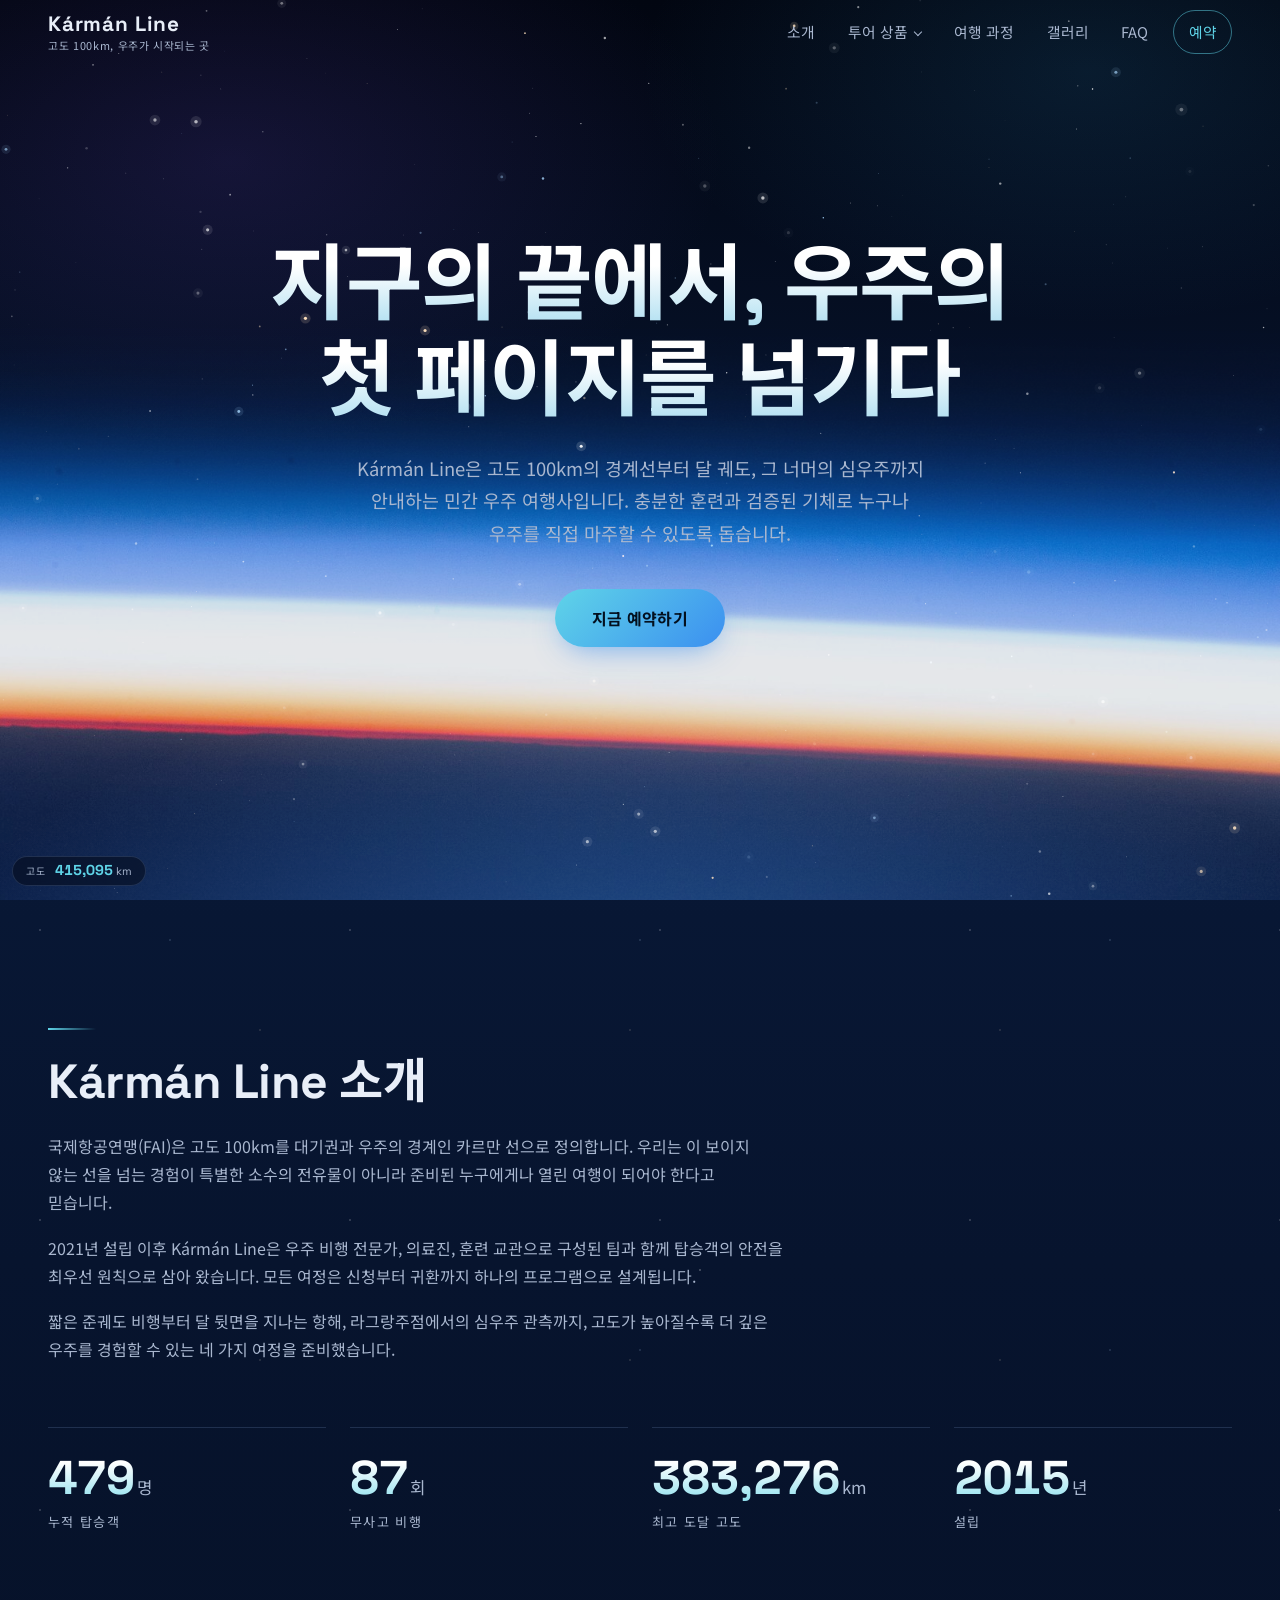
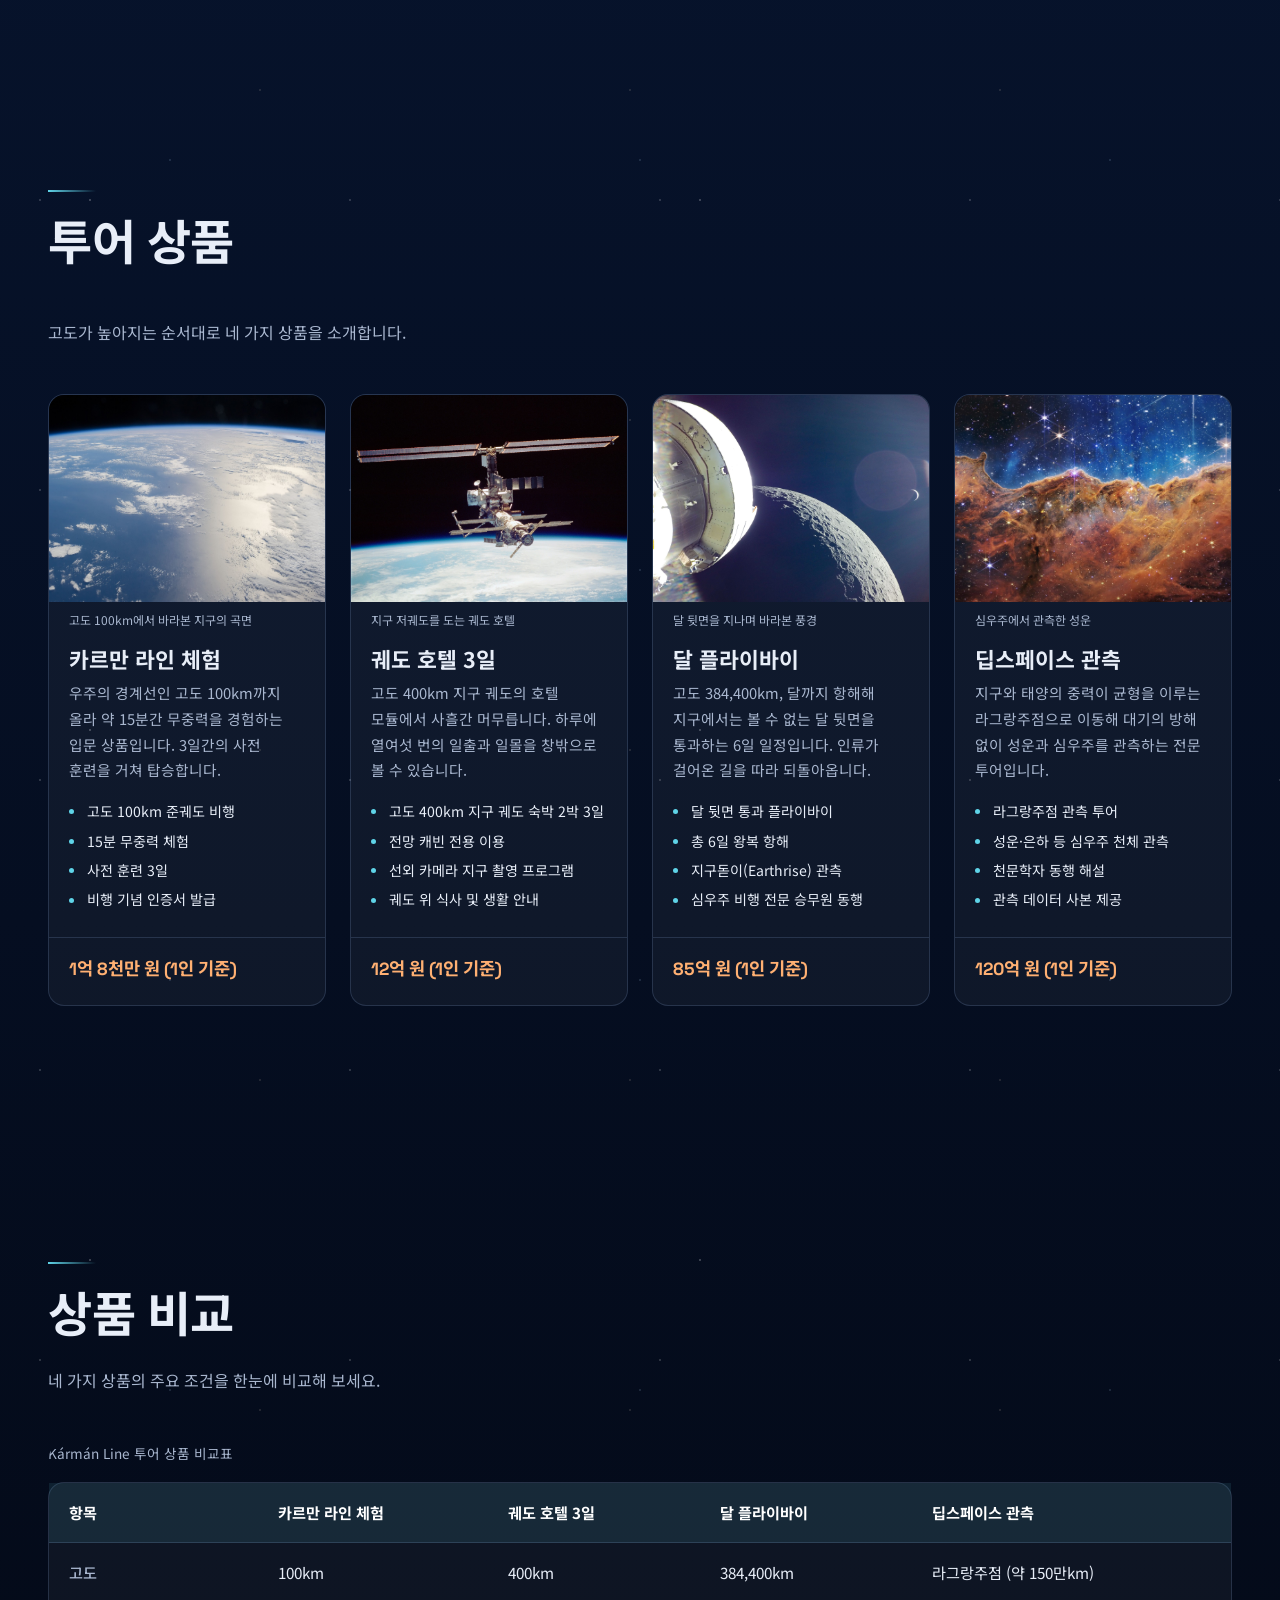
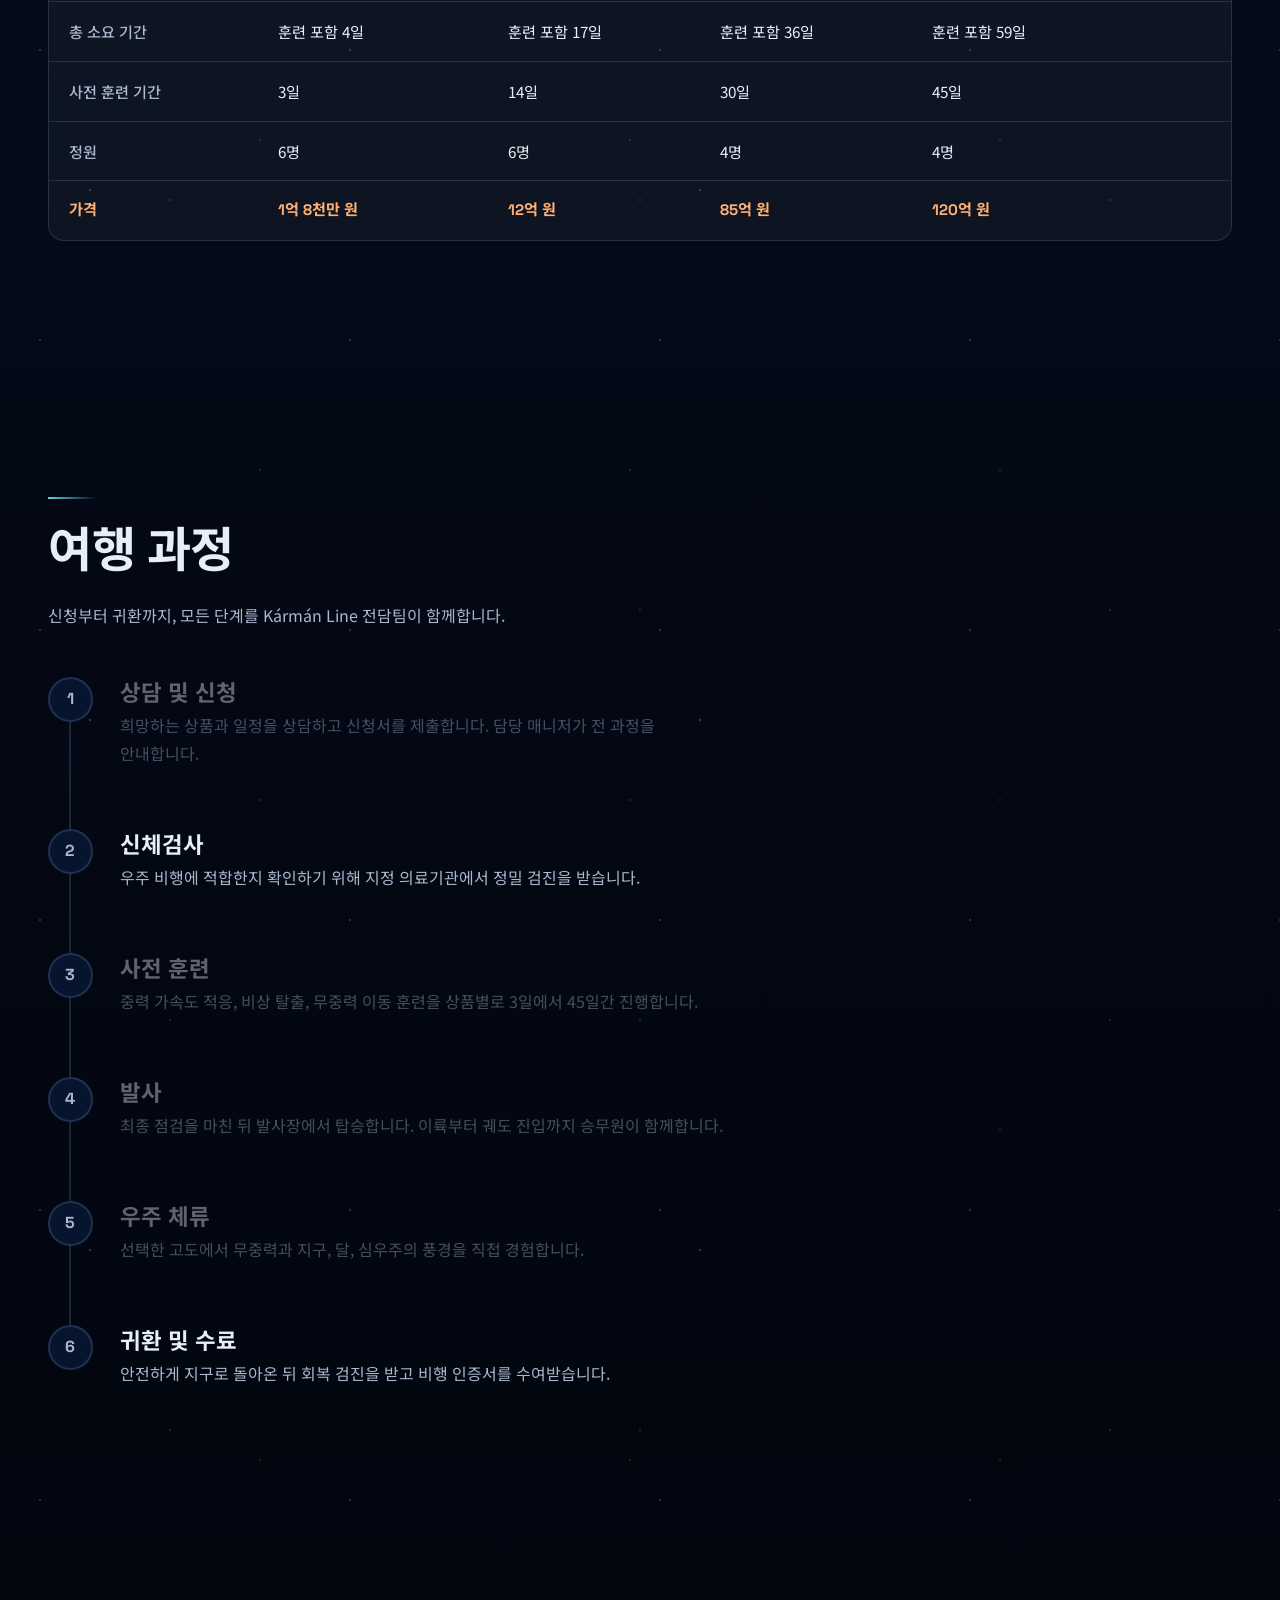
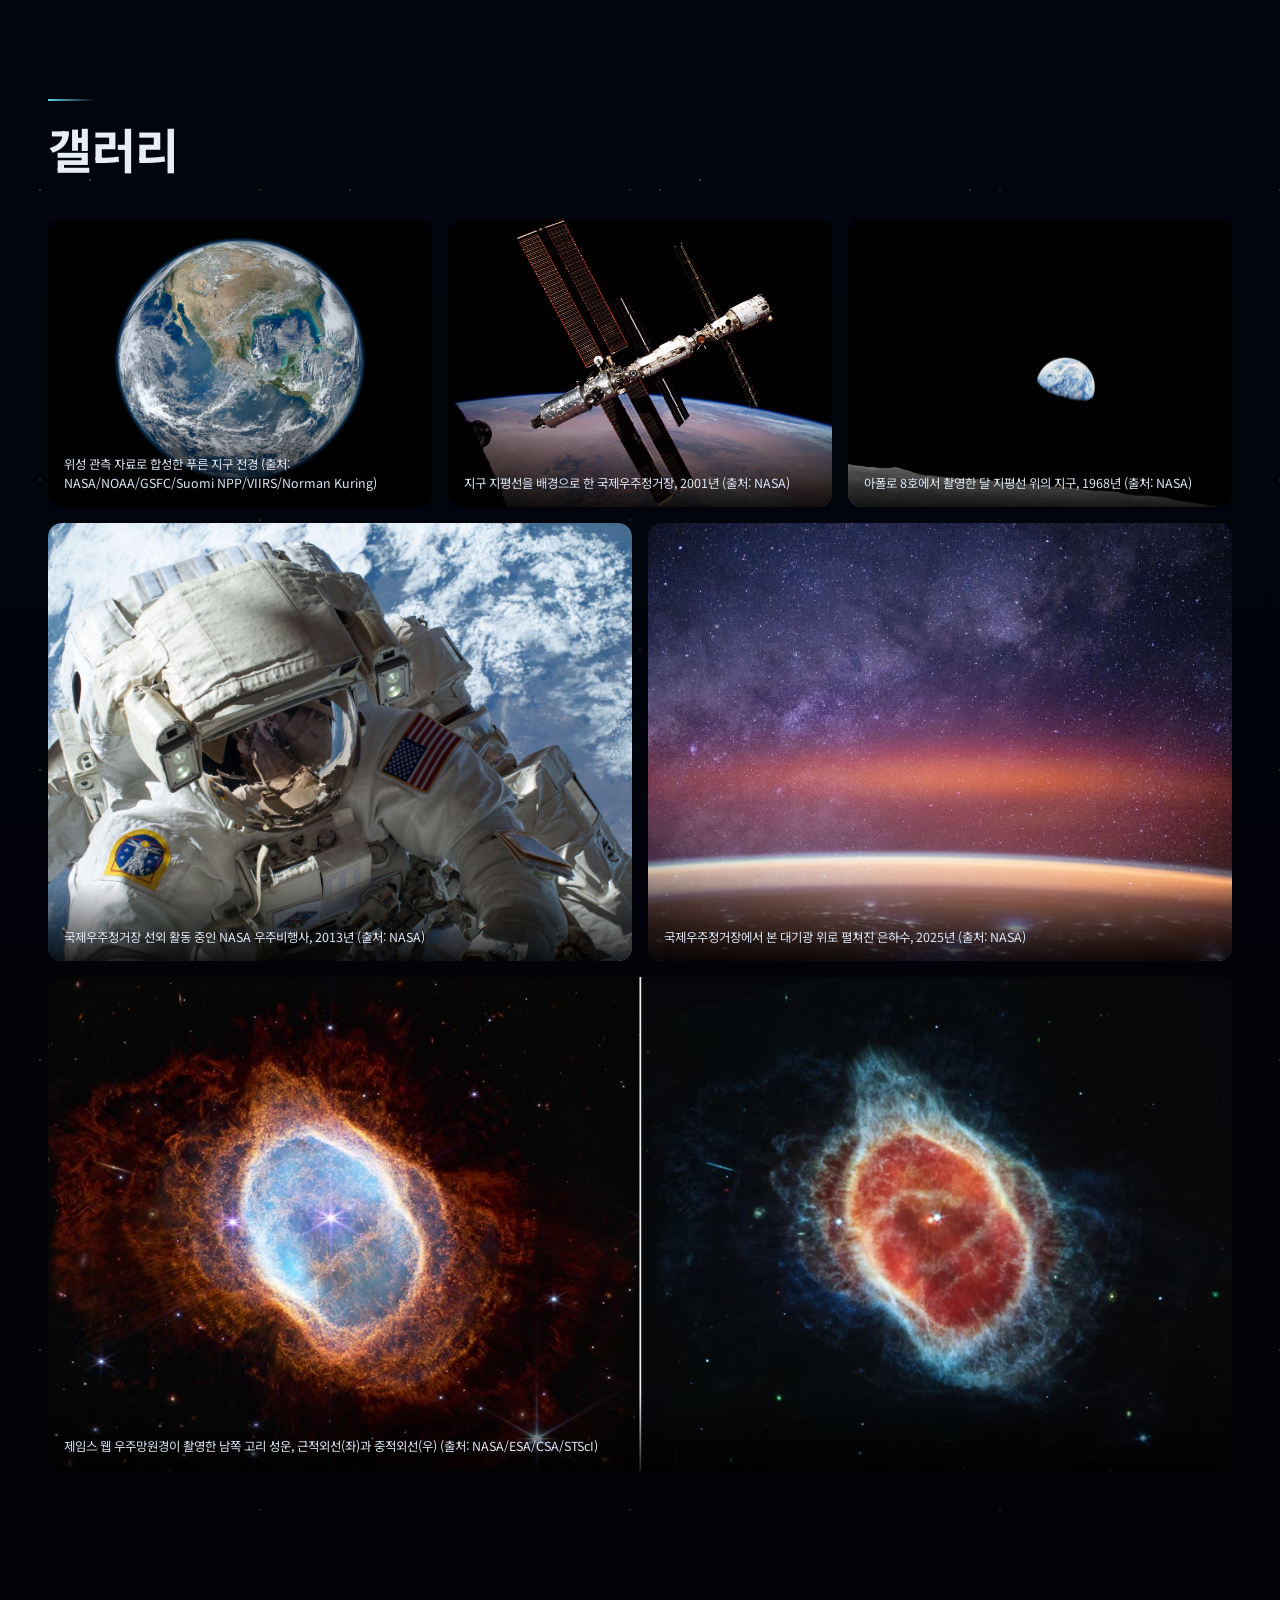
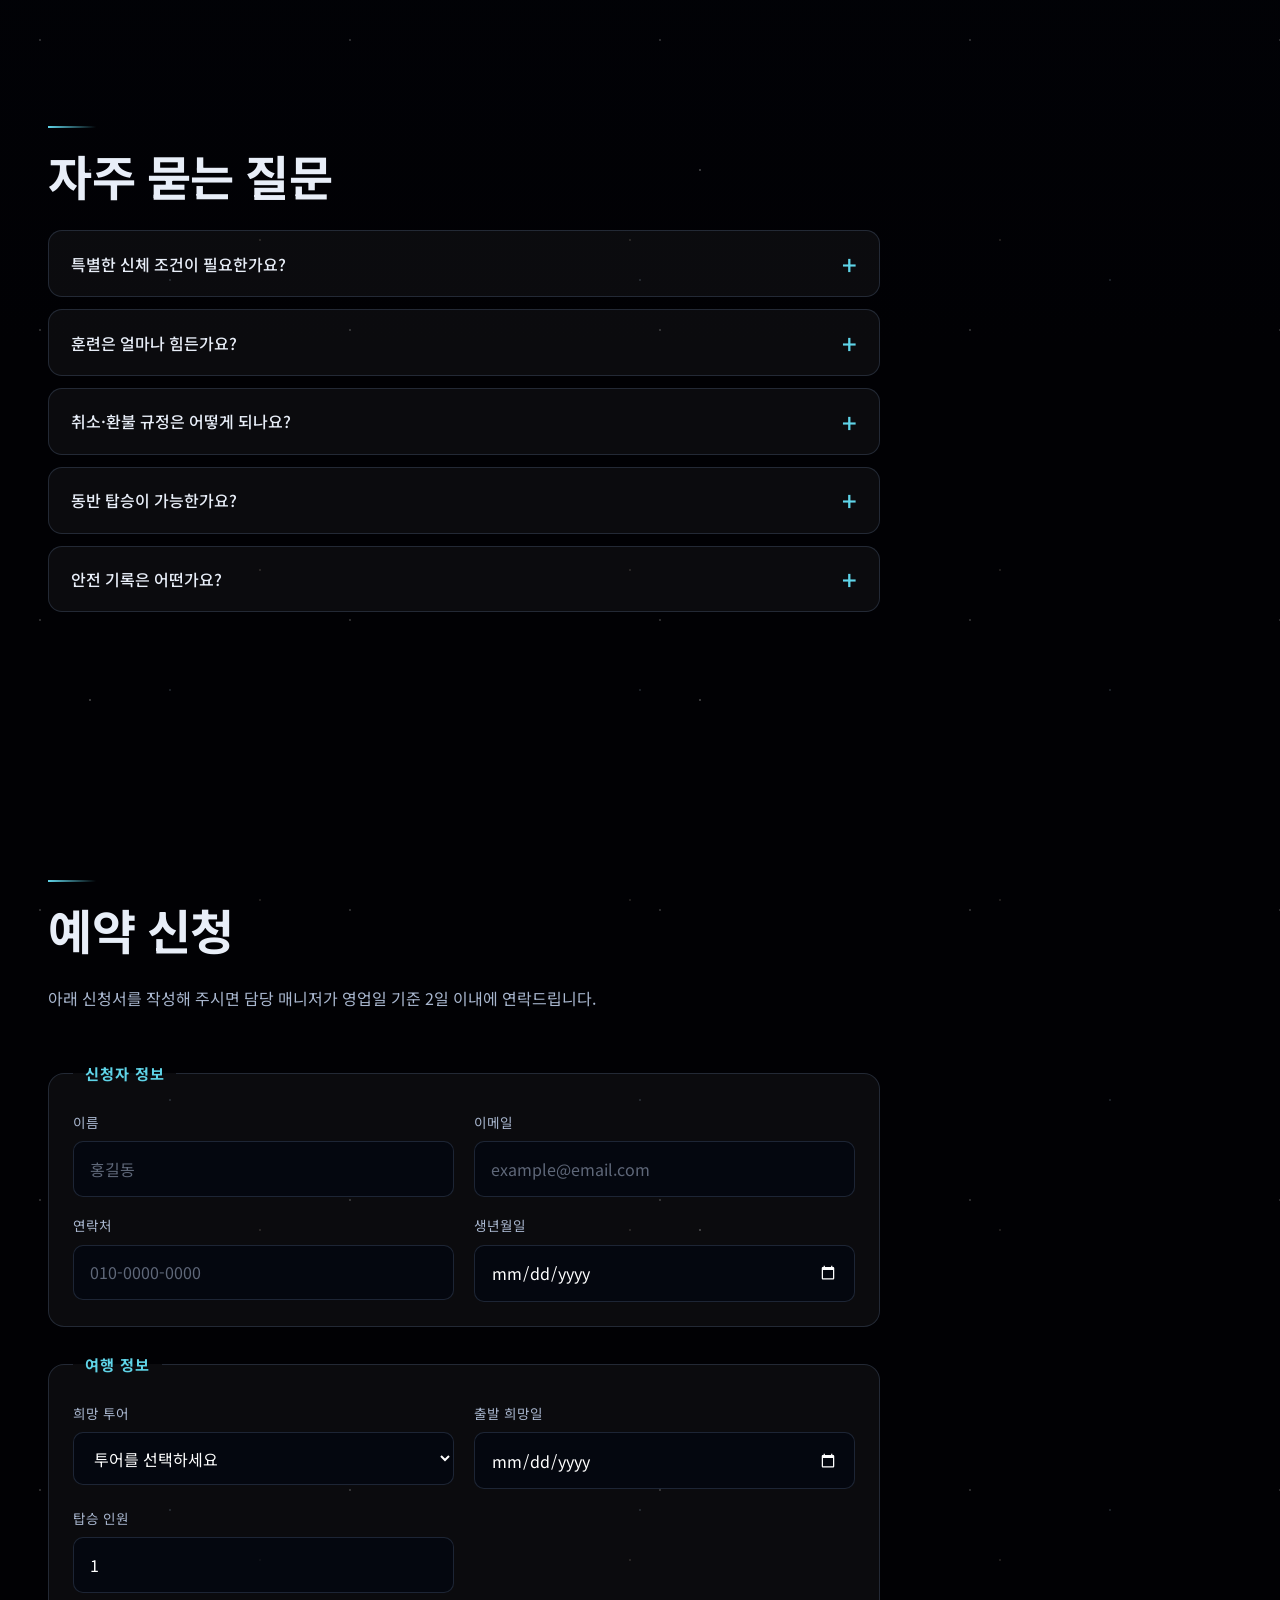
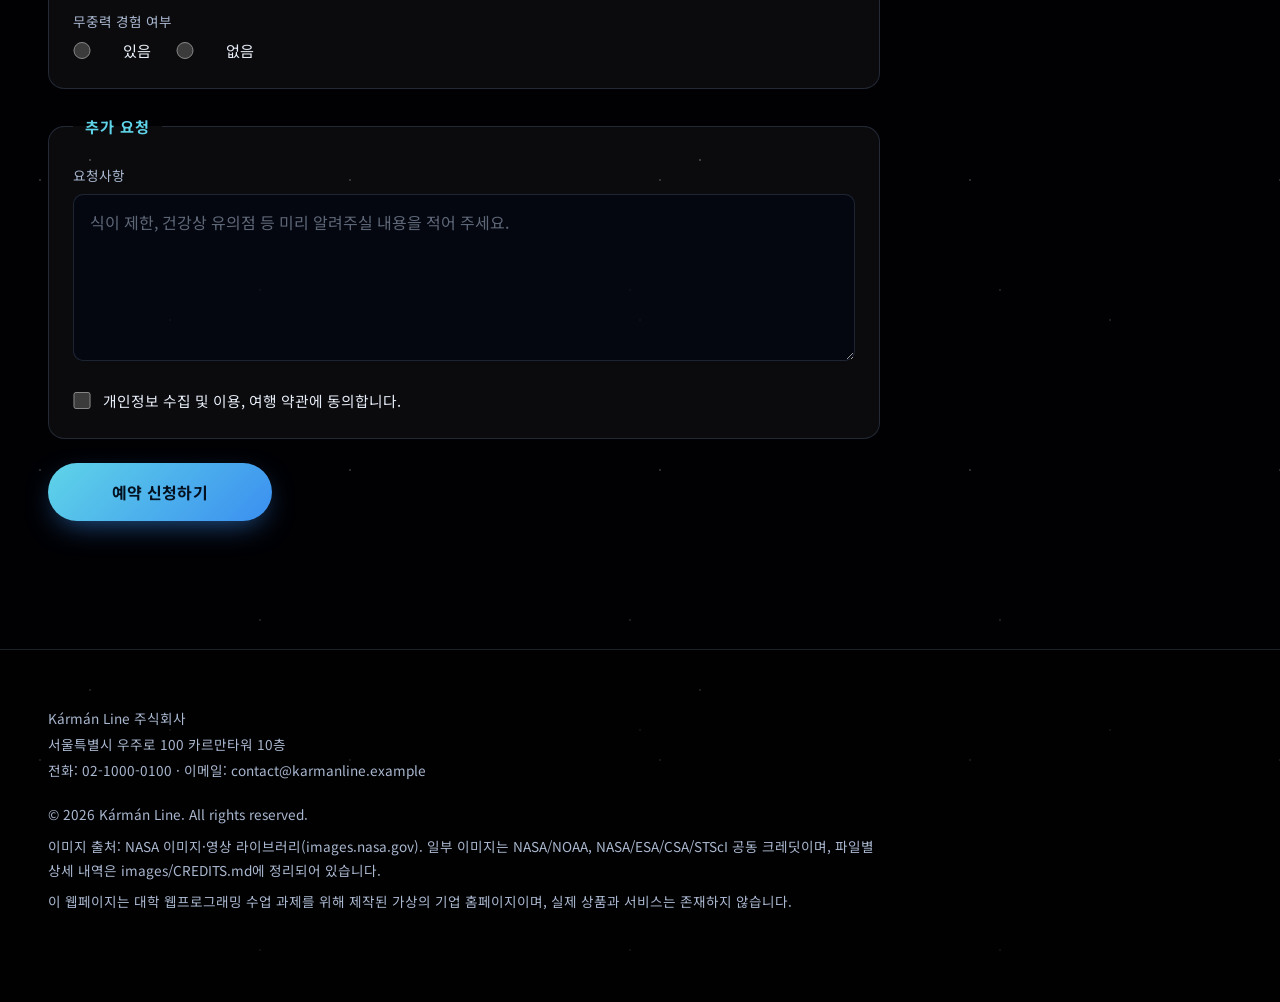
==== commit 81dfcaca: "Report03: 역동적 효과 및 라이트박스 추가 여행 과정 진행선이 번호 원 뒤로 지나가도록 수정, 고도 계기판·워프 별·stagger 등장·hero 글자 등장과 패럴랙스·진행선" ====
--- a/index.html
+++ b/index.html
@@ -5,10 +5,13 @@
   <meta name="viewport" content="width=device-width, initial-scale=1.0">
   <title>Kármán Line — 고도 100km, 우주가 시작되는 곳</title>
 
+  <!-- 아이콘 파일이 없어 생기는 404 요청을 막는 빈 아이콘 -->
+  <link rel="icon" href="data:,">
+
   <!-- 웹폰트 (Google Fonts 2종: 본문 Noto Sans KR, 제목·숫자 Space Grotesk) -->
   <link rel="preconnect" href="https://fonts.googleapis.com">
   <link rel="preconnect" href="https://fonts.gstatic.com" crossorigin>
-  <link rel="stylesheet" href="https://fonts.googleapis.com/css2?family=Noto+Sans+KR:wght@300;400;500;700&family=Space+Grotesk:wght@400;500;700&display=swap">
+  <link rel="stylesheet" href="https://fonts.googleapis.com/css2?family=Noto+Sans+KR:wght@400;500;700&family=Space+Grotesk:wght@400;500;700&display=swap">
 
   <!-- 스타일시트와 스크립트 -->
   <link rel="stylesheet" href="css/style.css">
@@ -252,27 +255,39 @@
       <section id="gallery">
         <h2>갤러리</h2>
         <figure class="gallery-item">
-          <img src="images/gallery-01.jpg" alt="우주에서 본 푸른 지구의 전경">
+          <a class="gallery-link" href="images/gallery-01.jpg">
+            <img src="images/gallery-01.jpg" alt="우주에서 본 푸른 지구의 전경">
+          </a>
           <figcaption>위성 관측 자료로 합성한 푸른 지구 전경 (출처: NASA/NOAA/GSFC/Suomi NPP/VIIRS/Norman Kuring)</figcaption>
         </figure>
         <figure class="gallery-item">
-          <img src="images/gallery-02.jpg" alt="지구 위를 떠 있는 국제우주정거장">
+          <a class="gallery-link" href="images/gallery-02.jpg">
+            <img src="images/gallery-02.jpg" alt="지구 위를 떠 있는 국제우주정거장">
+          </a>
           <figcaption>지구 지평선을 배경으로 한 국제우주정거장, 2001년 (출처: NASA)</figcaption>
         </figure>
         <figure class="gallery-item">
-          <img src="images/gallery-03.jpg" alt="달 지평선 위로 떠오르는 지구">
+          <a class="gallery-link" href="images/gallery-03.jpg">
+            <img src="images/gallery-03.jpg" alt="달 지평선 위로 떠오르는 지구">
+          </a>
           <figcaption>아폴로 8호에서 촬영한 달 지평선 위의 지구, 1968년 (출처: NASA)</figcaption>
         </figure>
         <figure class="gallery-item">
-          <img src="images/gallery-04.jpg" alt="우주 유영 중인 우주비행사와 지구">
+          <a class="gallery-link" href="images/gallery-04.jpg">
+            <img src="images/gallery-04.jpg" alt="우주 유영 중인 우주비행사와 지구">
+          </a>
           <figcaption>국제우주정거장 선외 활동 중인 NASA 우주비행사, 2013년 (출처: NASA)</figcaption>
         </figure>
         <figure class="gallery-item">
-          <img src="images/gallery-05.jpg" alt="수많은 별과 가스 구름으로 이루어진 성운">
+          <a class="gallery-link" href="images/gallery-05.jpg">
+            <img src="images/gallery-05.jpg" alt="수많은 별과 가스 구름으로 이루어진 성운">
+          </a>
           <figcaption>제임스 웹 우주망원경이 촬영한 남쪽 고리 성운, 근적외선(좌)과 중적외선(우) (출처: NASA/ESA/CSA/STScI)</figcaption>
         </figure>
         <figure class="gallery-item">
-          <img src="images/gallery-06.jpg" alt="어두운 하늘 위로 펼쳐진 은하수">
+          <a class="gallery-link" href="images/gallery-06.jpg">
+            <img src="images/gallery-06.jpg" alt="어두운 하늘 위로 펼쳐진 은하수">
+          </a>
           <figcaption>국제우주정거장에서 본 대기광 위로 펼쳐진 은하수, 2025년 (출처: NASA)</figcaption>
         </figure>
       </section>
--- a/css/style.css
+++ b/css/style.css
@@ -4,7 +4,7 @@
    1. 변수          2. 기본 설정        3. 헤더·내비게이션   4. 히어로
    5. 공통 섹션     6. 소개(about)      7. 투어 상품         8. 상품 비교표
    9. 여행 과정     10. 갤러리          11. FAQ              12. 예약 폼
-   13. 접수 확인창  14. 푸터            15. 맨 위로 버튼     16. 스크롤 등장 효과
+   13. 접수 확인창  14. 푸터            15. 맨 위로 버튼     16. 스크롤 등장·고도 계기판·라이트박스
    17. 반응형       18. 모션 줄이기
    ========================================================================== */
 
@@ -467,10 +467,62 @@
   box-shadow: 0 0 0 6px rgba(95, 212, 232, 0.16), 0 16px 36px -10px rgba(59, 143, 240, 0.9);
 }
 
-/* 히어로 안의 글 내용은 배경·이미지 위에 표시 */
+/* 히어로 안의 글 내용은 배경·이미지 위에 표시.
+   --hero-p(0~1)는 JS가 스크롤 진행도에 맞춰 넣는다: 글씨는 위로 올라가며 옅어지고,
+   지구 사진은 서서히 확대된다. (translate/opacity/transform 은 합성 단계에서 처리되어 가볍다)
+   버튼 hover 는 transform 을 쓰므로 개별 속성 translate 로 분리했다. */
 #hero > :not(.hero-background):not(.hero-figure) {
   position: relative;
   z-index: 1;
+  translate: 0 calc(var(--hero-p, 0) * -70px);
+  opacity: calc(1 - var(--hero-p, 0) * 1.5);
+}
+
+.hero-figure {
+  transform: scale(calc(1 + var(--hero-p, 0) * 0.4));
+  transform-origin: 50% 100%;
+  will-change: transform;
+}
+
+/* 제목 글자 단위 등장: JS 가 글자를 <span class="char"> 로 쪼갠 경우에만 적용 */
+.hero-title.is-split {
+  background: none;
+  color: #fff;
+}
+
+.hero-title .word {
+  display: inline-block;
+  white-space: nowrap;
+}
+
+/* 그라데이션 글자색을 글자마다 따로 입힌다 (부모에 background-clip: text 를 쓰면 자식이 잘리기 때문) */
+.hero-title .char {
+  display: inline-block;
+  background: linear-gradient(180deg, #ffffff 30%, #a8dcf0 100%);
+  -webkit-background-clip: text;
+  background-clip: text;
+  color: transparent;
+}
+
+.hero-intro:not(.is-ready) .char {
+  opacity: 0;
+  translate: 0 0.6em;
+}
+
+.hero-intro .char {
+  transition: opacity 0.9s var(--ease) calc(var(--i, 0) * 0.045s + 0.2s), translate 1.1s var(--ease) calc(var(--i, 0) * 0.045s + 0.2s);
+}
+
+/* 소개 문장과 버튼은 제목 뒤에 흐림이 풀리며 나타남 */
+.hero-intro > .hero-text,
+.hero-intro > .btn-primary {
+  transition: filter 1.1s ease 1s, scale 1.1s var(--ease) 1s;
+}
+
+.hero-intro:not(.is-ready) > .hero-text,
+.hero-intro:not(.is-ready) > .btn-primary {
+  filter: blur(12px);
+  scale: 0.96;
 }
 
 
@@ -731,6 +783,7 @@
 .journey-step {
   --step-size: 2.8rem;
   position: relative;
+  isolation: isolate; /* 이 목록 안에서만 겹침 순서를 정한다: 선(0) < 로켓(1) < 번호 원(2) */
   margin: 0;
   padding: 0 0 0 4.5rem;
   list-style: none;
@@ -744,6 +797,7 @@
   position: absolute;
   top: calc(var(--step-size) / 2);
   left: calc(var(--step-size) / 2 - 1px);
+  z-index: 0;
   width: 2px;
 }
 
@@ -762,7 +816,6 @@
   position: relative;
   padding-bottom: 3.5rem;
   counter-increment: step;
-  transition: opacity 0.5s ease;
 }
 
 .journey-step > li:last-child {
@@ -774,6 +827,7 @@
   position: absolute;
   top: 0;
   left: -4.5rem;
+  z-index: 2;
   display: grid;
   place-items: center;
   width: var(--step-size);
@@ -799,12 +853,14 @@
   color: var(--color-text-muted);
 }
 
-/* JS가 켜졌을 때만: 지나간 단계 / 현재 단계 / 아직 오지 않은 단계 구분 */
-.js .journey-step > li {
+/* JS가 켜졌을 때만: 지나간 단계 / 현재 단계 / 아직 오지 않은 단계 구분.
+   li 전체에 opacity 를 주면 번호 원이 반투명해져 선이 비치므로, 글자에만 적용한다. */
+.js .journey-step > li > :where(h3, p) {
   opacity: 0.4;
-}
-
-.js .journey-step > li.is-passed {
+  transition: opacity 0.5s ease, color 0.4s ease;
+}
+
+.js .journey-step > li.is-passed > :where(h3, p) {
   opacity: 0.8;
 }
 
@@ -813,7 +869,7 @@
   color: var(--color-accent);
 }
 
-.js .journey-step > li.is-active {
+.js .journey-step > li.is-active > :where(h3, p) {
   opacity: 1;
 }
 
@@ -827,6 +883,45 @@
 
 .js .journey-step > li.is-active h3 {
   color: var(--color-accent);
+}
+
+
+/* 진행선 끝의 로켓: JS 가 만든 <span class="journey-rocket"> (SVG 로 직접 그림)
+   위치는 --journey-fill(px) 하나로 움직이므로 translate 만 바뀐다 */
+.journey-rocket {
+  position: absolute;
+  top: calc(var(--step-size) / 2);
+  left: calc(var(--step-size) / 2);
+  z-index: 1;
+  width: 22px;
+  height: 36px;
+  margin: -18px 0 0 -11px;
+  opacity: 0;
+  pointer-events: none;
+  translate: 0 var(--journey-fill, 0px);
+  rotate: 180deg; /* 위쪽을 향해 그린 로켓을 아래(진행 방향)로 돌림 */
+  transition: opacity 0.3s ease;
+}
+
+.journey-rocket.is-on {
+  opacity: 1;
+}
+
+.journey-rocket svg {
+  display: block;
+  width: 100%;
+  height: 100%;
+  overflow: visible;
+}
+
+.rocket-flame {
+  transform-origin: 12px 29px;
+  animation: rocket-flame 0.16s ease-in-out infinite alternate;
+}
+
+@keyframes rocket-flame {
+  from { transform: scaleY(0.7); }
+  to   { transform: scaleY(1.25); }
 }
 
 
@@ -887,7 +982,14 @@
   transform: scale(1.05);
 }
 
+.gallery-link {
+  display: block;
+  height: 100%;
+  cursor: zoom-in;
+}
+
 .gallery-item figcaption {
+  pointer-events: none; /* 캡션 위를 눌러도 사진 링크가 눌리도록 */
   position: absolute;
   left: 0;
   right: 0;
@@ -1261,33 +1363,310 @@
 
 /* ==========================================================================
    16. 스크롤 등장 효과 — JS가 .js 와 .reveal 을 붙였을 때만 숨김 상태가 됨
-       (transform 은 카드 hover 가 쓰므로 개별 속성 translate 를 사용)
+       - 같은 그룹 안의 요소는 --i(JS가 0,1,2… 로 지정) × 0.08초 만큼 차례로 지연
+       - 그룹마다 등장 방향이 다름: 기본(아래→위) / zoom(확대) / left·right(좌우 교차)
+       - transform 은 카드 hover 가 쓰므로 개별 속성 translate·scale 을 사용
    ========================================================================== */
 .js .reveal {
+  --stagger: calc(var(--i, 0) * 0.08s);
   opacity: 0;
-  translate: 0 34px;
-  transition: opacity 0.9s var(--ease) var(--reveal-delay, 0s), translate 0.9s var(--ease) var(--reveal-delay, 0s);
+  translate: var(--reveal-x, 0px) var(--reveal-y, 34px);
+  scale: var(--reveal-s, 1);
+  transition:
+    opacity 0.8s ease var(--stagger),
+    translate 0.9s var(--ease) var(--stagger),
+    scale 0.9s var(--ease) var(--stagger);
 }
 
 .js .reveal.is-visible {
   opacity: 1;
   translate: 0 0;
-}
-
-/* 같은 줄에 놓인 형제들이 차례로 나타나도록 지연 시간 부여 */
-.reveal:nth-child(4n + 2) { --reveal-delay: 0.1s; }
-.reveal:nth-child(4n + 3) { --reveal-delay: 0.2s; }
-.reveal:nth-child(4n + 4) { --reveal-delay: 0.3s; }
+  scale: 1;
+}
+
+/* 확대하며 튀어나옴 (끝에서 살짝 넘쳤다가 돌아오는 곡선) */
+.js .reveal--zoom {
+  --reveal-y: 18px;
+  --reveal-s: 0.82;
+  transition-timing-function: ease, cubic-bezier(0.34, 1.56, 0.64, 1), cubic-bezier(0.34, 1.56, 0.64, 1);
+}
+
+.js .reveal--left {
+  --reveal-x: -56px;
+  --reveal-y: 0px;
+}
+
+.js .reveal--right {
+  --reveal-x: 56px;
+  --reveal-y: 0px;
+}
 
 /* 카드는 등장 전환과 hover 전환을 함께 가져야 함 */
 .js .tour-card.reveal {
   transition:
-    opacity 0.9s var(--ease) var(--reveal-delay, 0s),
-    translate 0.9s var(--ease) var(--reveal-delay, 0s),
+    opacity 0.8s ease var(--stagger),
+    translate 0.9s var(--ease) var(--stagger),
+    scale 0.9s var(--ease) var(--stagger),
     transform 0.35s var(--ease),
     border-color 0.35s ease,
     box-shadow 0.35s ease,
     background-color 0.35s ease;
+}
+
+
+/* ==========================================================================
+   16-2. 고도 계기판 (HUD) — JS 가 만드는 <aside class="altitude-hud">
+         데스크톱(1281px 이상)은 오른쪽 세로 위젯, 그보다 좁으면 왼쪽 아래 작은 알약
+   ========================================================================== */
+.altitude-hud {
+  position: fixed;
+  top: 50%;
+  right: 0.5rem;
+  z-index: 80;
+  display: flex;
+  flex-direction: column;
+  align-items: flex-end;
+  gap: 0.8rem;
+  padding: 0.7rem 0.55rem;
+  background: rgba(4, 10, 24, 0.55);
+  border: 1px solid var(--color-line);
+  border-radius: 14px;
+  color: var(--color-text);
+  font-family: var(--font-display);
+  pointer-events: none;
+  translate: 0 -50%;
+  -webkit-backdrop-filter: blur(10px);
+  backdrop-filter: blur(10px);
+}
+
+.altitude-hud-readout {
+  text-align: right;
+  line-height: 1.15;
+}
+
+.altitude-hud-label {
+  display: block;
+  color: var(--color-text-muted);
+  font-size: 0.62rem;
+  letter-spacing: 0.16em;
+}
+
+.altitude-hud-value {
+  display: inline-block;
+  min-width: 5.4ch;
+  color: var(--color-accent);
+  font-size: 1rem;
+  font-weight: 700;
+  font-variant-numeric: tabular-nums;
+}
+
+.altitude-hud-unit {
+  margin-left: 0.2rem;
+  color: var(--color-text-muted);
+  font-size: 0.7rem;
+}
+
+/* 세로 막대: 이정표(눈금)와 현재 위치(점) */
+.altitude-hud-track {
+  --hud-track-h: min(30vh, 220px);
+  position: relative;
+  width: 2px;
+  height: var(--hud-track-h);
+  margin-right: 0.3rem;
+  background: var(--color-line);
+}
+
+.altitude-hud-tick {
+  position: absolute;
+  top: calc(var(--t, 0) * 100%);
+  right: -3px;
+  width: 8px;
+  height: 2px;
+  background: var(--color-line);
+  transition: background-color 0.3s ease;
+}
+
+.altitude-hud-tick.is-passed {
+  background: var(--color-accent);
+}
+
+.altitude-hud-dot {
+  position: absolute;
+  top: 0;
+  left: 50%;
+  width: 10px;
+  height: 10px;
+  margin: -5px 0 0 -5px;
+  border-radius: 50%;
+  background: var(--color-accent);
+  box-shadow: 0 0 12px var(--color-accent);
+  translate: 0 calc(var(--hud-p, 0) * var(--hud-track-h));
+}
+
+@media (max-width: 1280px) {
+  .altitude-hud {
+    top: auto;
+    right: auto;
+    bottom: 0.9rem;
+    left: 0.75rem;
+    flex-direction: row;
+    align-items: baseline;
+    gap: 0;
+    padding: 0.3rem 0.8rem;
+    border-radius: 999px;
+    translate: none;
+  }
+
+  .altitude-hud-readout {
+    text-align: left;
+    white-space: nowrap;
+  }
+
+  .altitude-hud-label {
+    display: inline;
+    margin-right: 0.5rem;
+  }
+
+  .altitude-hud-value {
+    min-width: 0;
+    font-size: 0.9rem;
+  }
+
+  .altitude-hud-track {
+    display: none;
+  }
+}
+
+
+/* ==========================================================================
+   16-3. 갤러리 라이트박스 — JS 가 createElement 로 만들어 body 에 붙임
+   ========================================================================== */
+html.lightbox-open {
+  overflow: hidden;
+}
+
+.lightbox {
+  position: fixed;
+  inset: 0;
+  z-index: 200;
+  display: flex;
+  align-items: center;
+  justify-content: center;
+  padding: 4rem 5rem;
+  background: rgba(1, 3, 10, 0.93);
+  opacity: 0;
+  transition: opacity 0.3s ease;
+  -webkit-backdrop-filter: blur(8px);
+  backdrop-filter: blur(8px);
+}
+
+.lightbox[hidden] {
+  display: none;
+}
+
+.lightbox.is-open {
+  opacity: 1;
+}
+
+.lightbox:focus {
+  outline: none;
+}
+
+.lightbox-figure {
+  display: flex;
+  flex-direction: column;
+  align-items: center;
+  gap: 1rem;
+  max-width: 100%;
+  max-height: 100%;
+  margin: 0;
+}
+
+.lightbox-img {
+  width: auto;
+  height: auto;
+  max-width: 100%;
+  max-height: calc(100vh - 12rem);
+  max-height: calc(100dvh - 12rem);
+  object-fit: contain;
+  border-radius: 10px;
+  box-shadow: 0 30px 80px rgba(0, 0, 0, 0.7);
+}
+
+.lightbox-caption {
+  max-width: 44rem;
+  color: #cdd9ee;
+  font-size: 0.9rem;
+  line-height: 1.6;
+  text-align: center;
+}
+
+.lightbox-count {
+  position: absolute;
+  top: 1.35rem;
+  left: 1.5rem;
+  color: var(--color-text-muted);
+  font-family: var(--font-display);
+  font-size: 0.9rem;
+  letter-spacing: 0.1em;
+}
+
+.lightbox-btn {
+  position: absolute;
+  display: grid;
+  place-items: center;
+  width: 3rem;
+  height: 3rem;
+  padding: 0;
+  background: rgba(255, 255, 255, 0.08);
+  border: 1px solid var(--color-line);
+  border-radius: 50%;
+  color: #fff;
+  font-size: 1.7rem;
+  line-height: 1;
+  cursor: pointer;
+  transition: background-color 0.2s ease, color 0.2s ease;
+}
+
+.lightbox-btn:hover {
+  background: var(--color-accent);
+  color: #02101c;
+}
+
+.lightbox-close {
+  top: 1rem;
+  right: 1.25rem;
+}
+
+.lightbox-prev,
+.lightbox-next {
+  top: 50%;
+  margin-top: -1.5rem;
+}
+
+.lightbox-prev { left: 1.25rem; }
+.lightbox-next { right: 1.25rem; }
+
+@media (max-width: 700px) {
+  .lightbox {
+    padding: 3.8rem 0.75rem 6.2rem;
+  }
+
+  .lightbox-img {
+    max-height: calc(100vh - 14rem);
+    max-height: calc(100dvh - 14rem);
+  }
+
+  /* 모바일에서는 이전/다음 버튼을 아래로 내려 사진을 가리지 않게 */
+  .lightbox-prev,
+  .lightbox-next {
+    top: auto;
+    bottom: 1.1rem;
+    margin-top: 0;
+  }
+
+  .lightbox-prev { left: calc(50% - 4rem); }
+  .lightbox-next { right: calc(50% - 4rem); }
 }
 
 
@@ -1380,7 +1759,7 @@
     border-radius: 0;
     box-shadow: none;
     opacity: 1;
-    visibility: visible;
+    visibility: inherit; /* visible 로 두면 닫힌 메뉴(visibility: hidden)의 하위 링크가 투명한 채 클릭·Tab 을 받는다 */
     transform: none;
     -webkit-backdrop-filter: none;
     backdrop-filter: none;
@@ -1420,6 +1799,13 @@
 
 /* 모바일: 카드 1열, 표는 표 안에서만 가로 스크롤 */
 @media (max-width: 700px) {
+  /* 좌우에서 들어오는 등장 효과는 화면 가장자리를 넘기므로, 모바일에서는 아래에서 올라오게 바꿈 */
+  .js .reveal--left,
+  .js .reveal--right {
+    --reveal-x: 0px;
+    --reveal-y: 28px;
+  }
+
   #tours {
     grid-template-columns: minmax(0, 1fr);
   }
@@ -1504,6 +1890,31 @@
   .js .reveal {
     opacity: 1;
     translate: 0 0;
+    scale: 1;
+  }
+
+  /* 패럴랙스·로켓·글자 등장은 끄고 최종 상태로 바로 보여줌 */
+  #hero > :not(.hero-background):not(.hero-figure) {
+    translate: none;
+    opacity: 1;
+  }
+
+  .hero-figure {
+    transform: none;
+    will-change: auto;
+  }
+
+  .hero-intro:not(.is-ready) .char,
+  .hero-intro:not(.is-ready) > .hero-text,
+  .hero-intro:not(.is-ready) > .btn-primary {
+    opacity: 1;
+    translate: none;
+    filter: none;
+    scale: 1;
+  }
+
+  .journey-rocket {
+    display: none;
   }
 
   .tour-card:hover,
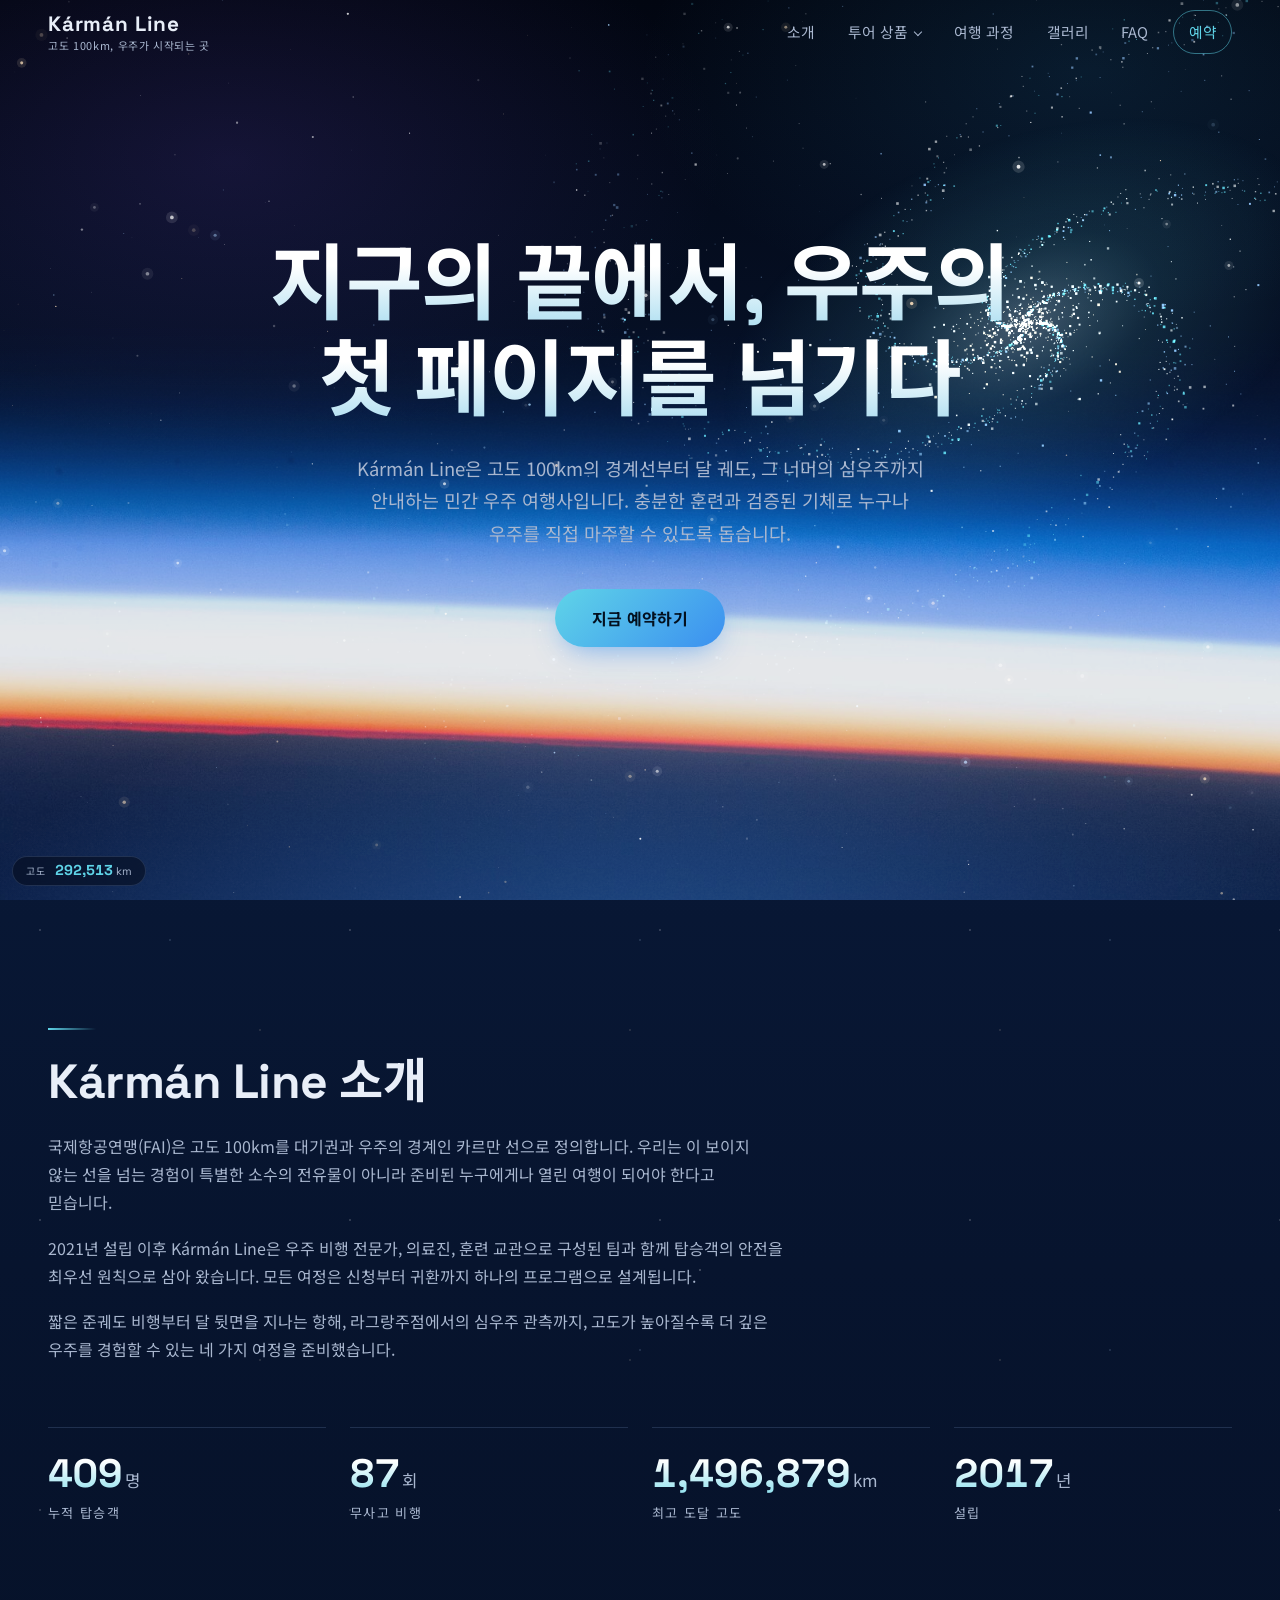
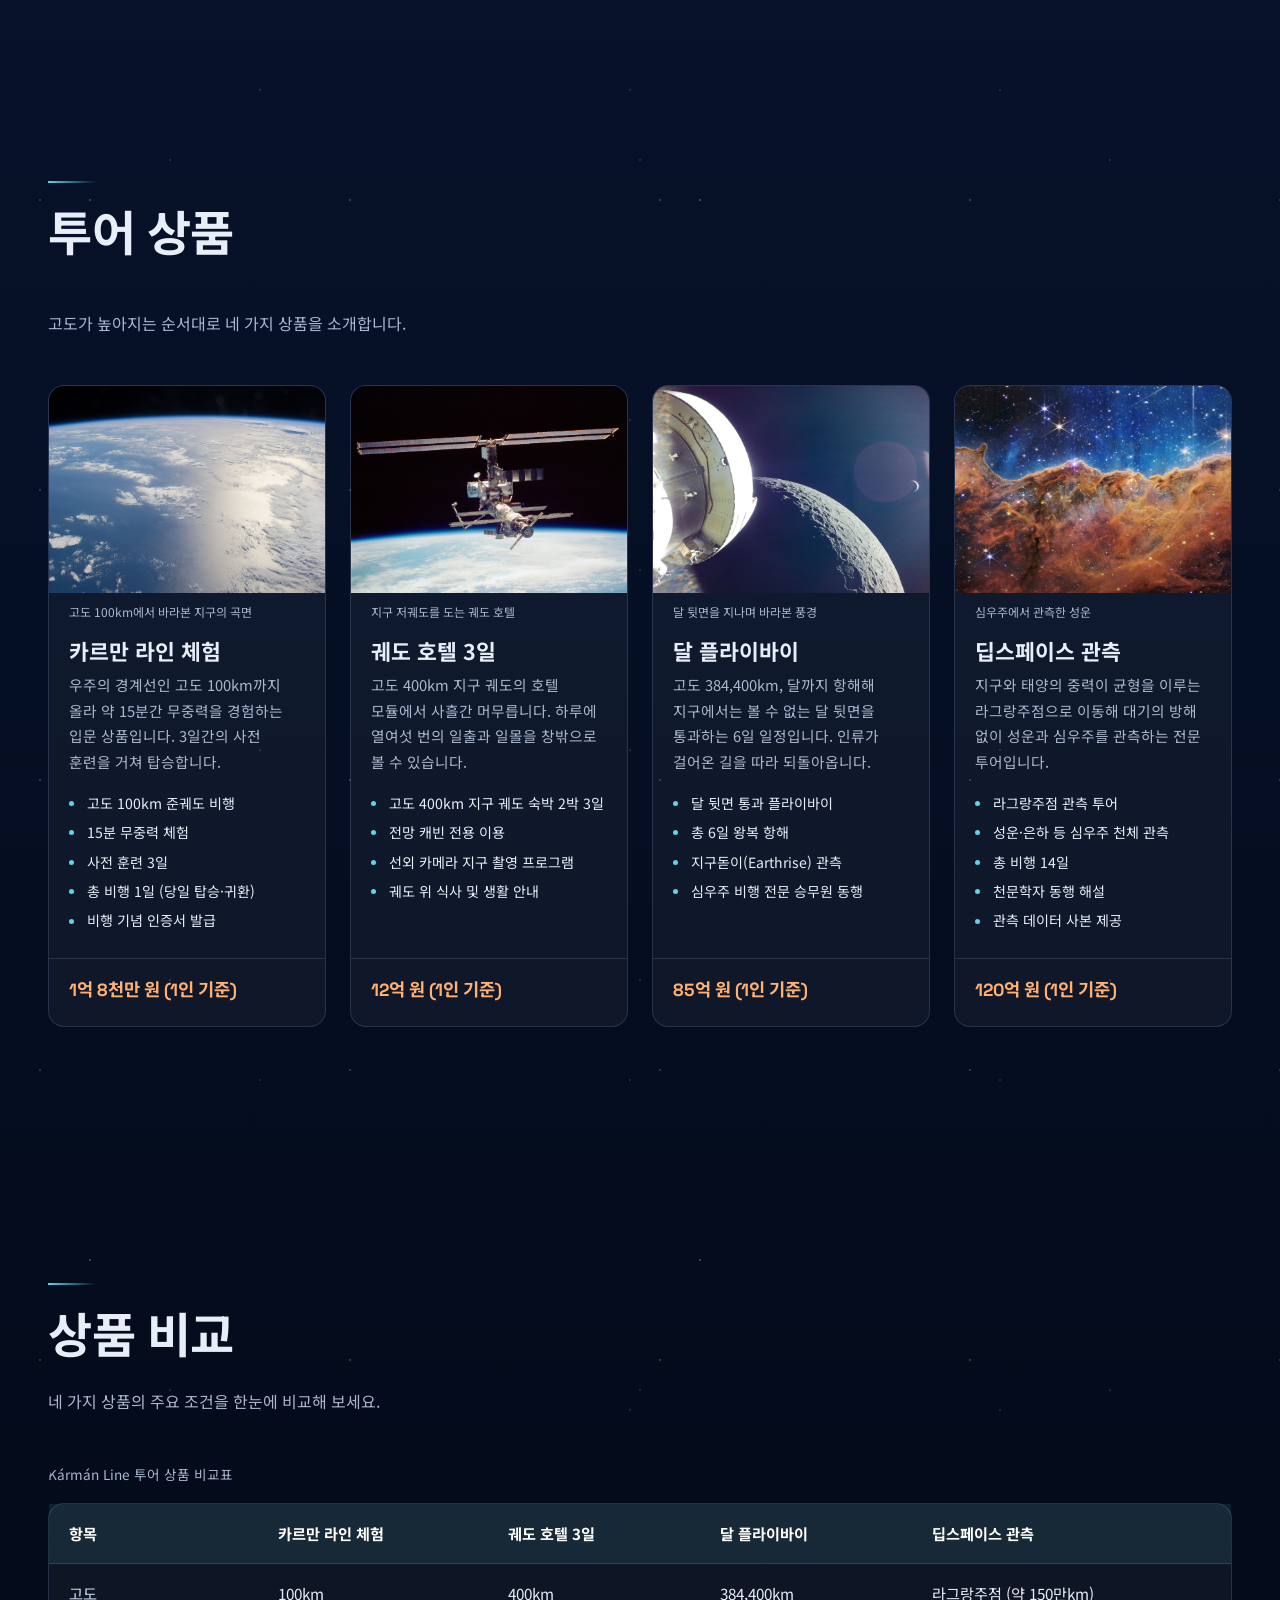
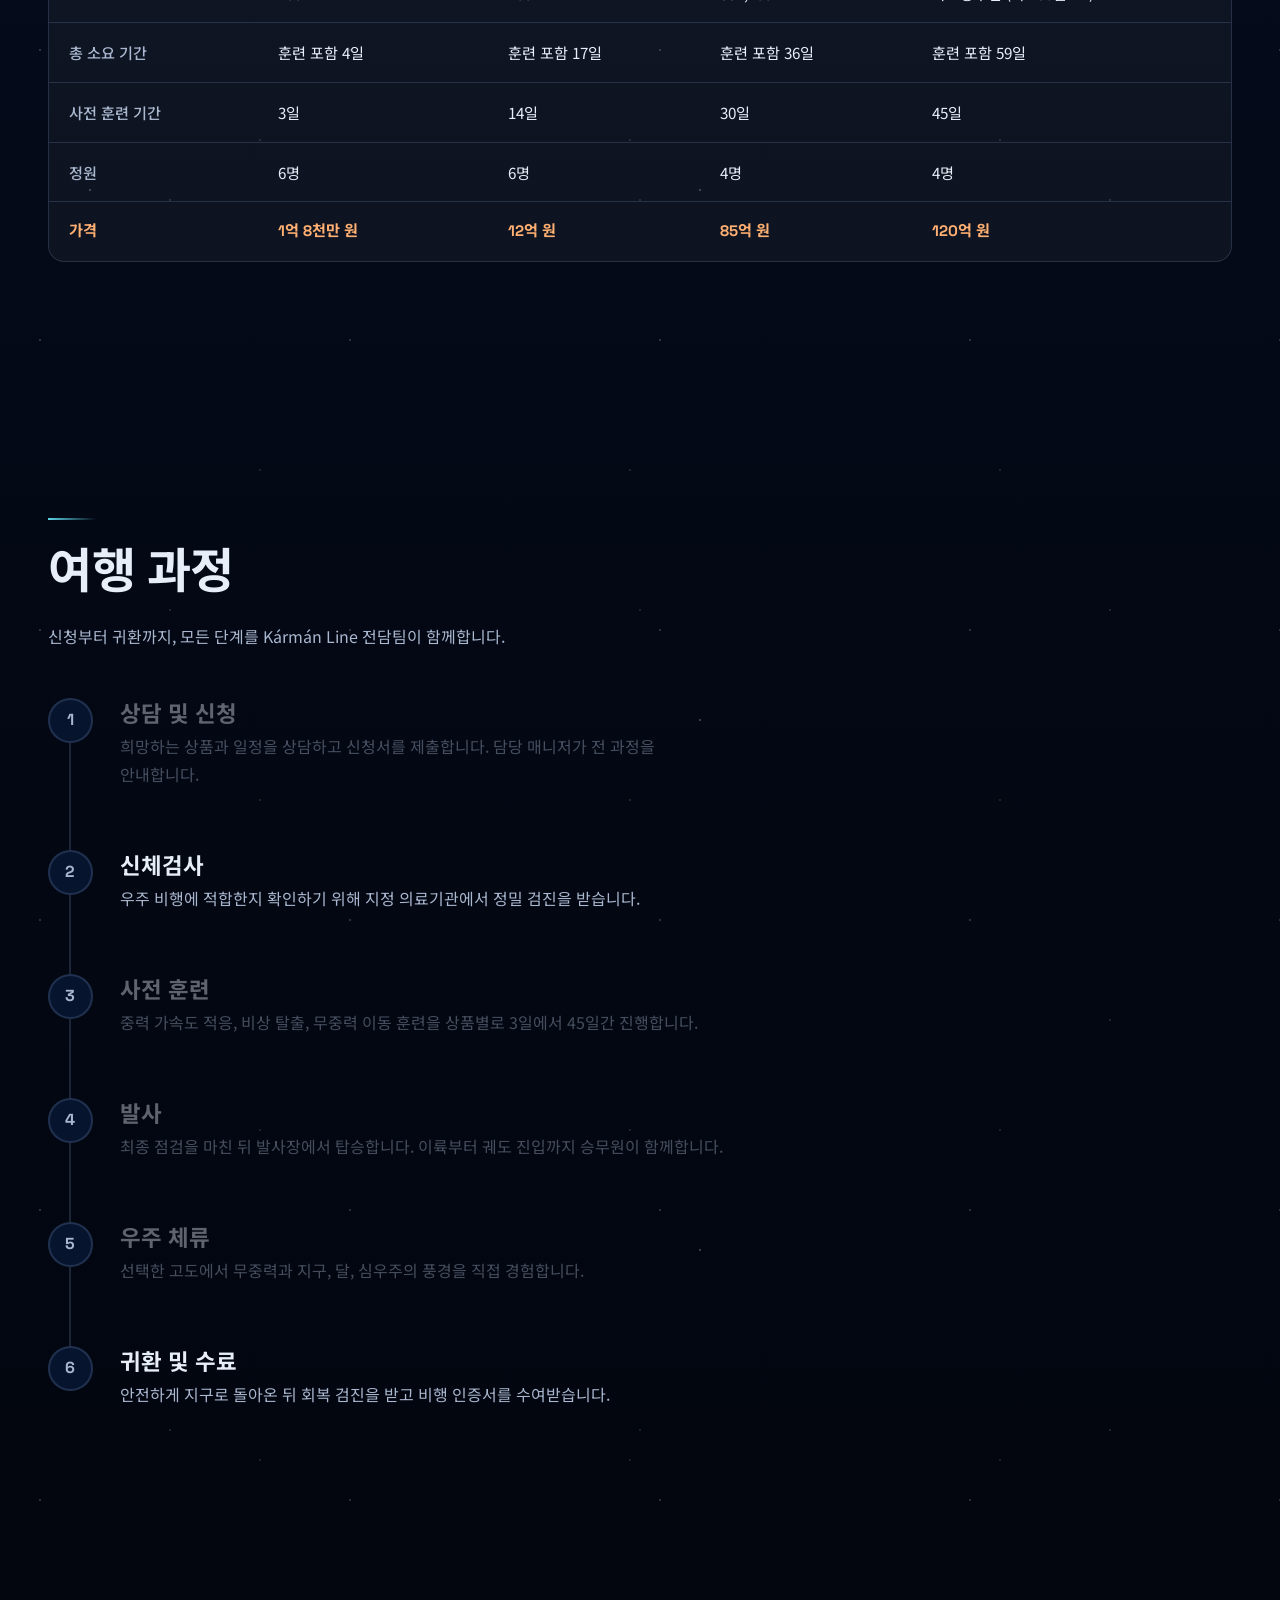
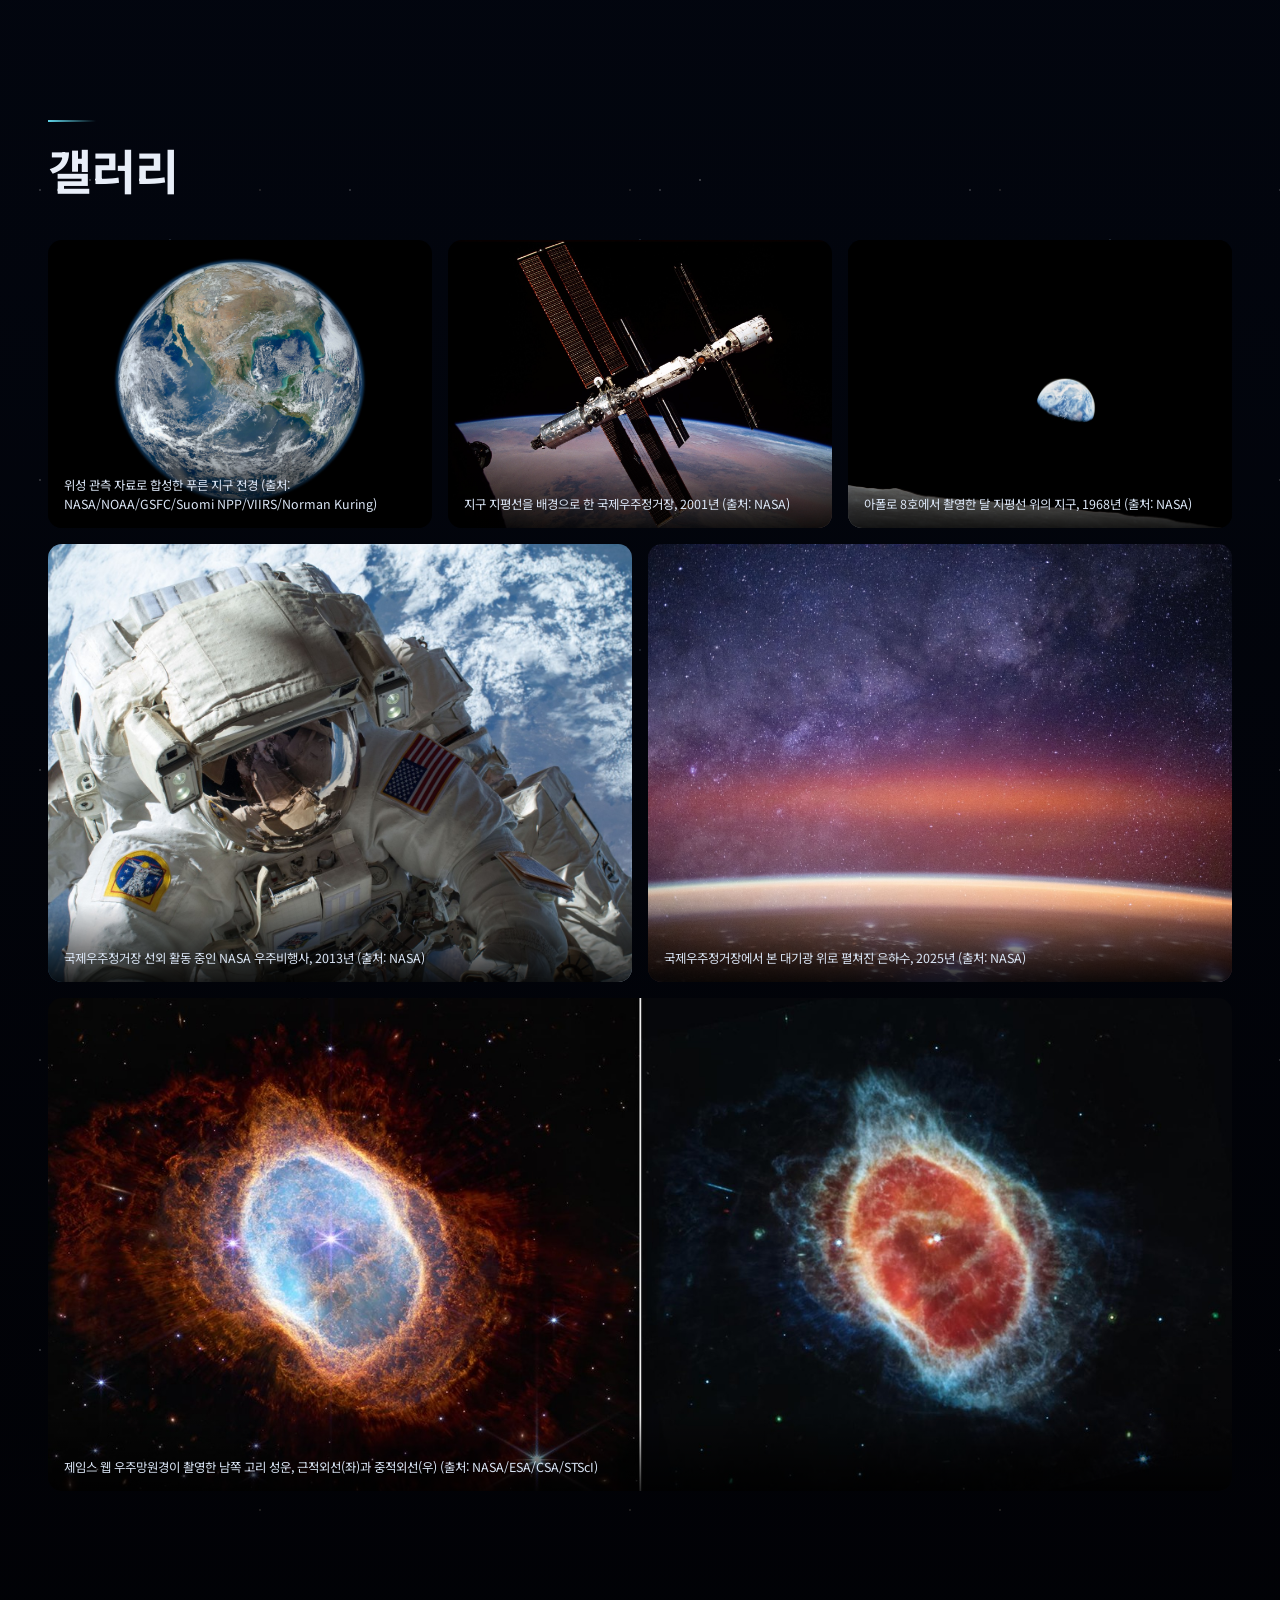
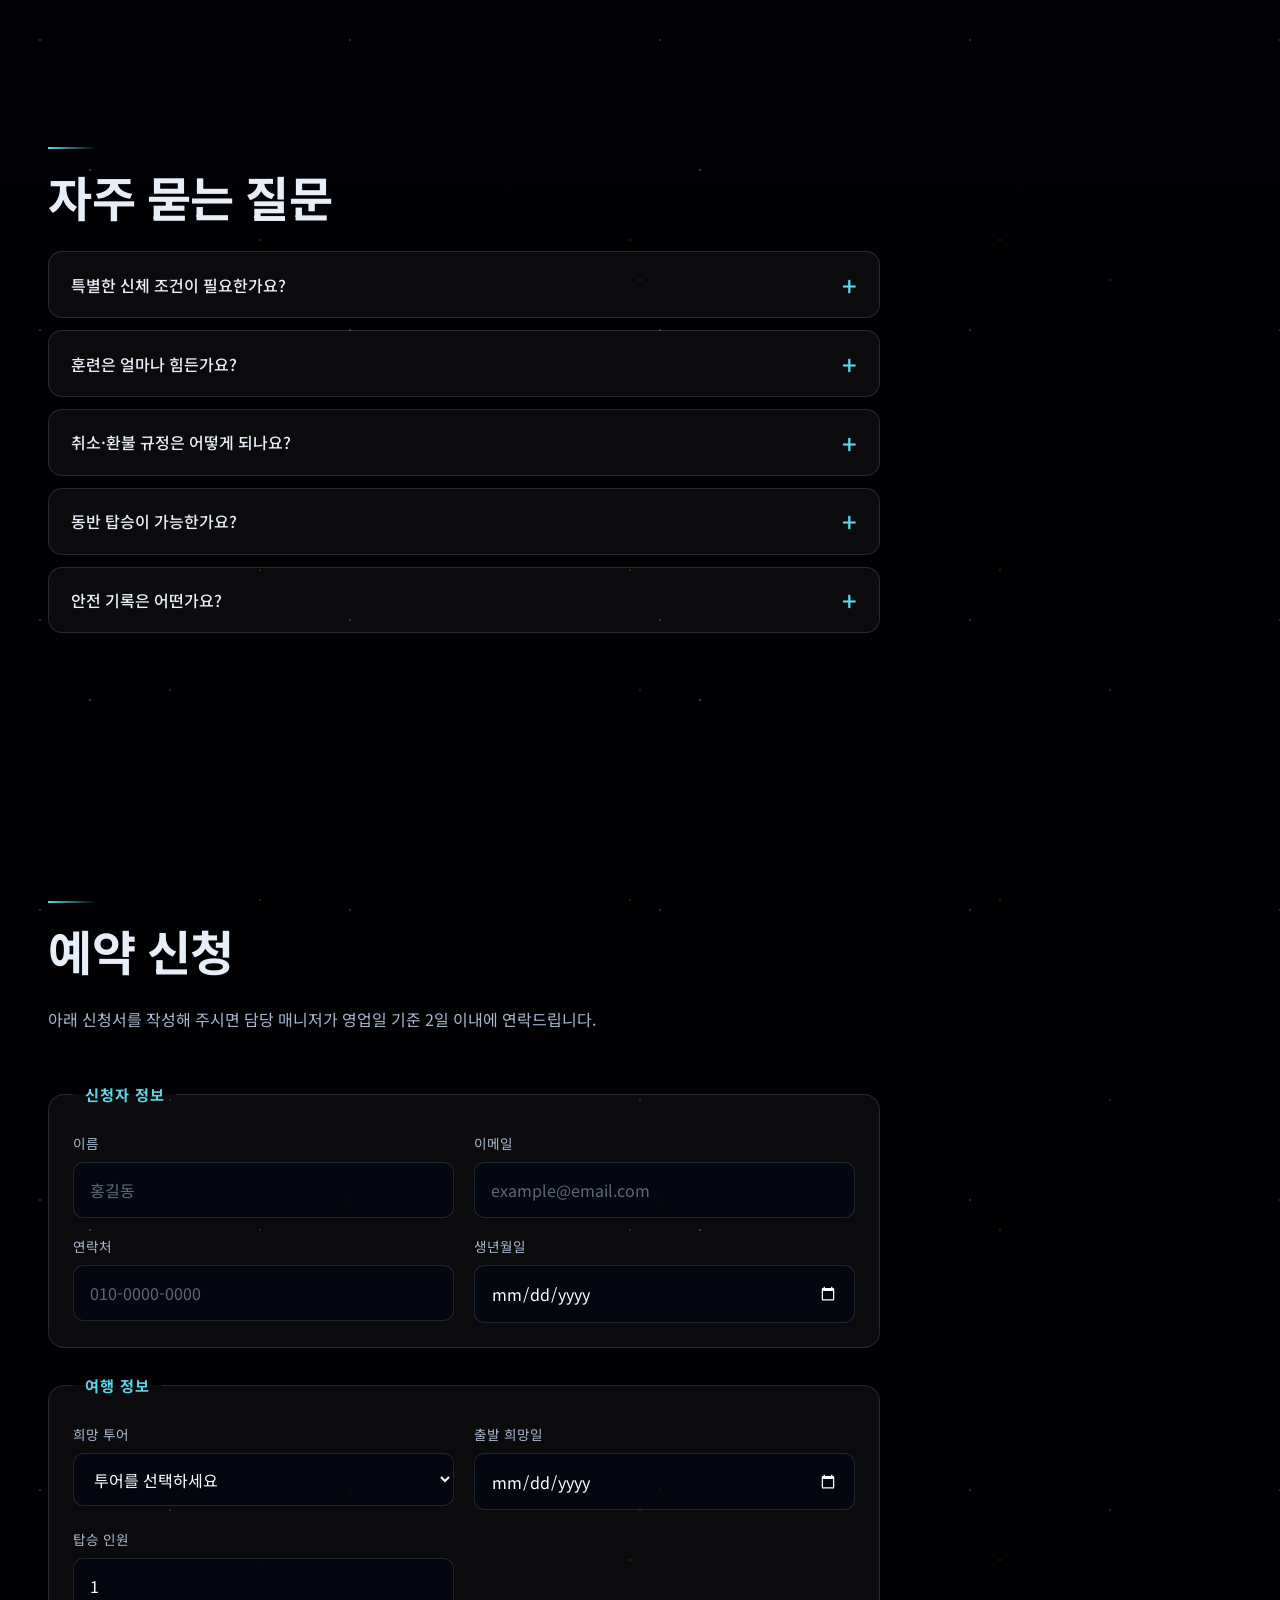
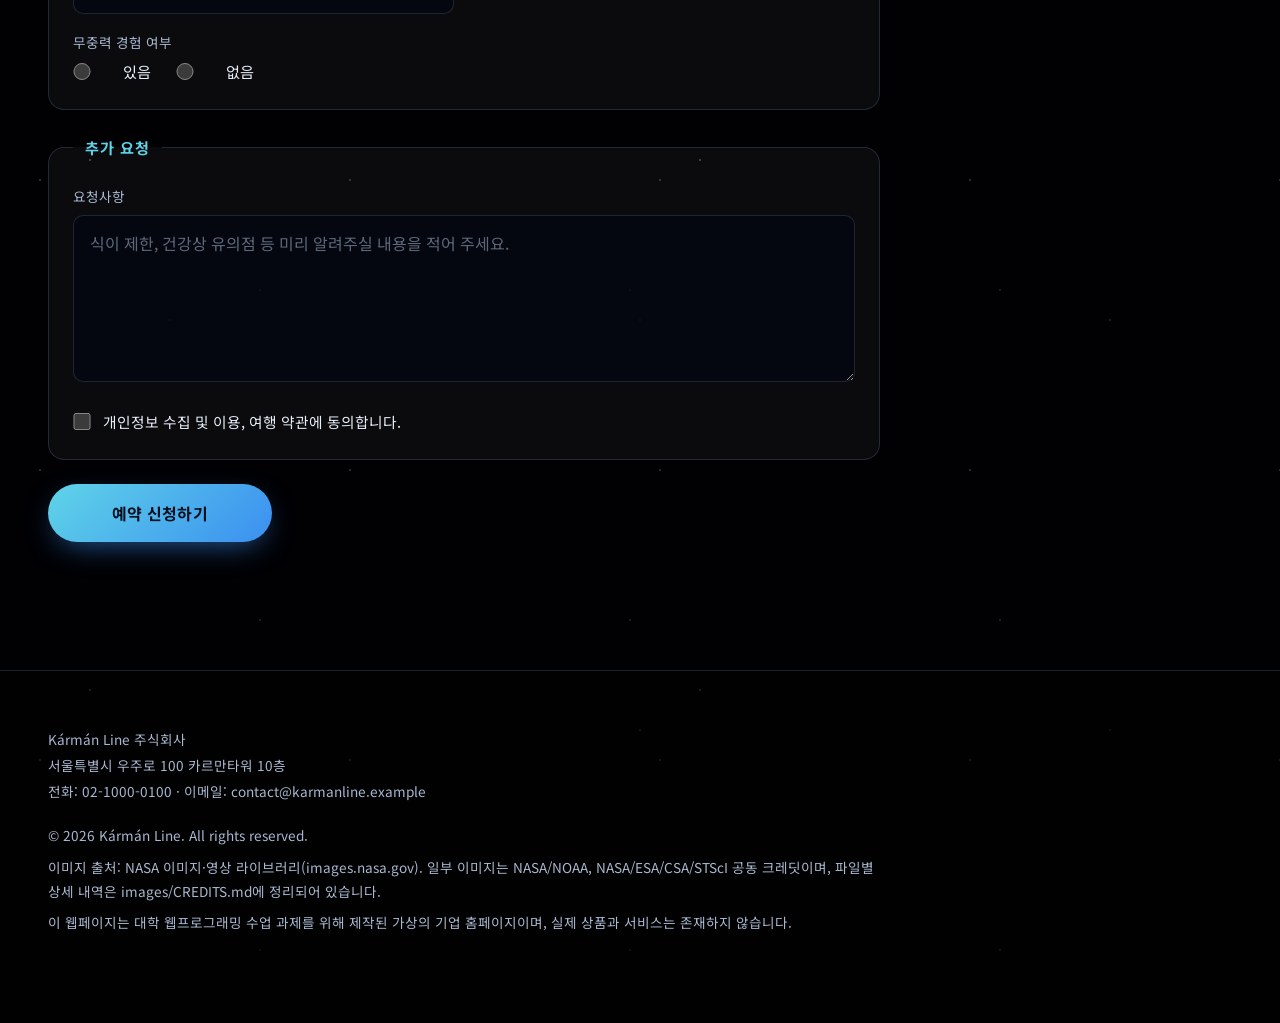
==== commit a2a1bfe5: "Report03: 데이터 정합성 수정 및 은하 hero 누적 탑승객 410명, 최고 도달 고도 1,500,000km로 수정하고 카르만 라인 체험·딥스페이스 카드에 총 비행 기간 추" ====
--- a/index.html
+++ b/index.html
@@ -76,7 +76,7 @@
         <p>짧은 준궤도 비행부터 달 뒷면을 지나는 항해, 라그랑주점에서의 심우주 관측까지, 고도가 높아질수록 더 깊은 우주를 경험할 수 있는 네 가지 여정을 준비했습니다.</p>
         <ul class="stat-list">
           <li class="stat-item">
-            <strong class="stat-number">480</strong>명
+            <strong class="stat-number">410</strong>명
             <span class="stat-label">누적 탑승객</span>
           </li>
           <li class="stat-item">
@@ -84,7 +84,7 @@
             <span class="stat-label">무사고 비행</span>
           </li>
           <li class="stat-item">
-            <strong class="stat-number">384,400</strong>km
+            <strong class="stat-number">1,500,000</strong>km
             <span class="stat-label">최고 도달 고도</span>
           </li>
           <li class="stat-item">
@@ -110,6 +110,7 @@
             <li>고도 100km 준궤도 비행</li>
             <li>15분 무중력 체험</li>
             <li>사전 훈련 3일</li>
+            <li>총 비행 1일 (당일 탑승·귀환)</li>
             <li>비행 기념 인증서 발급</li>
           </ul>
           <p class="tour-price">1억 8천만 원 (1인 기준)</p>
@@ -157,6 +158,7 @@
           <ul class="tour-feature">
             <li>라그랑주점 관측 투어</li>
             <li>성운·은하 등 심우주 천체 관측</li>
+            <li>총 비행 14일</li>
             <li>천문학자 동행 해설</li>
             <li>관측 데이터 사본 제공</li>
           </ul>
--- a/css/style.css
+++ b/css/style.css
@@ -595,7 +595,7 @@
   display: inline-block;
   margin-right: 0.15rem;
   font-family: var(--font-display);
-  font-size: clamp(2rem, 3.7vw, 3.3rem);
+  font-size: clamp(2rem, 3.1vw, 2.9rem); /* 1,500,000 처럼 긴 숫자도 4열에서 한 줄에 들어가는 크기 */
   font-weight: 700;
   line-height: 1.1;
   font-variant-numeric: tabular-nums;
@@ -1863,6 +1863,11 @@
     font-size: 1.9rem;
   }
 
+  /* 7자리 숫자(1,500,000)는 반쪽 칸에 들어가지 않으므로 이 항목만 한 줄 전체를 쓴다 */
+  .stat-item:nth-child(3) {
+    grid-column: 1 / -1;
+  }
+
   .stat-item {
     font-size: 0.95rem;
   }
